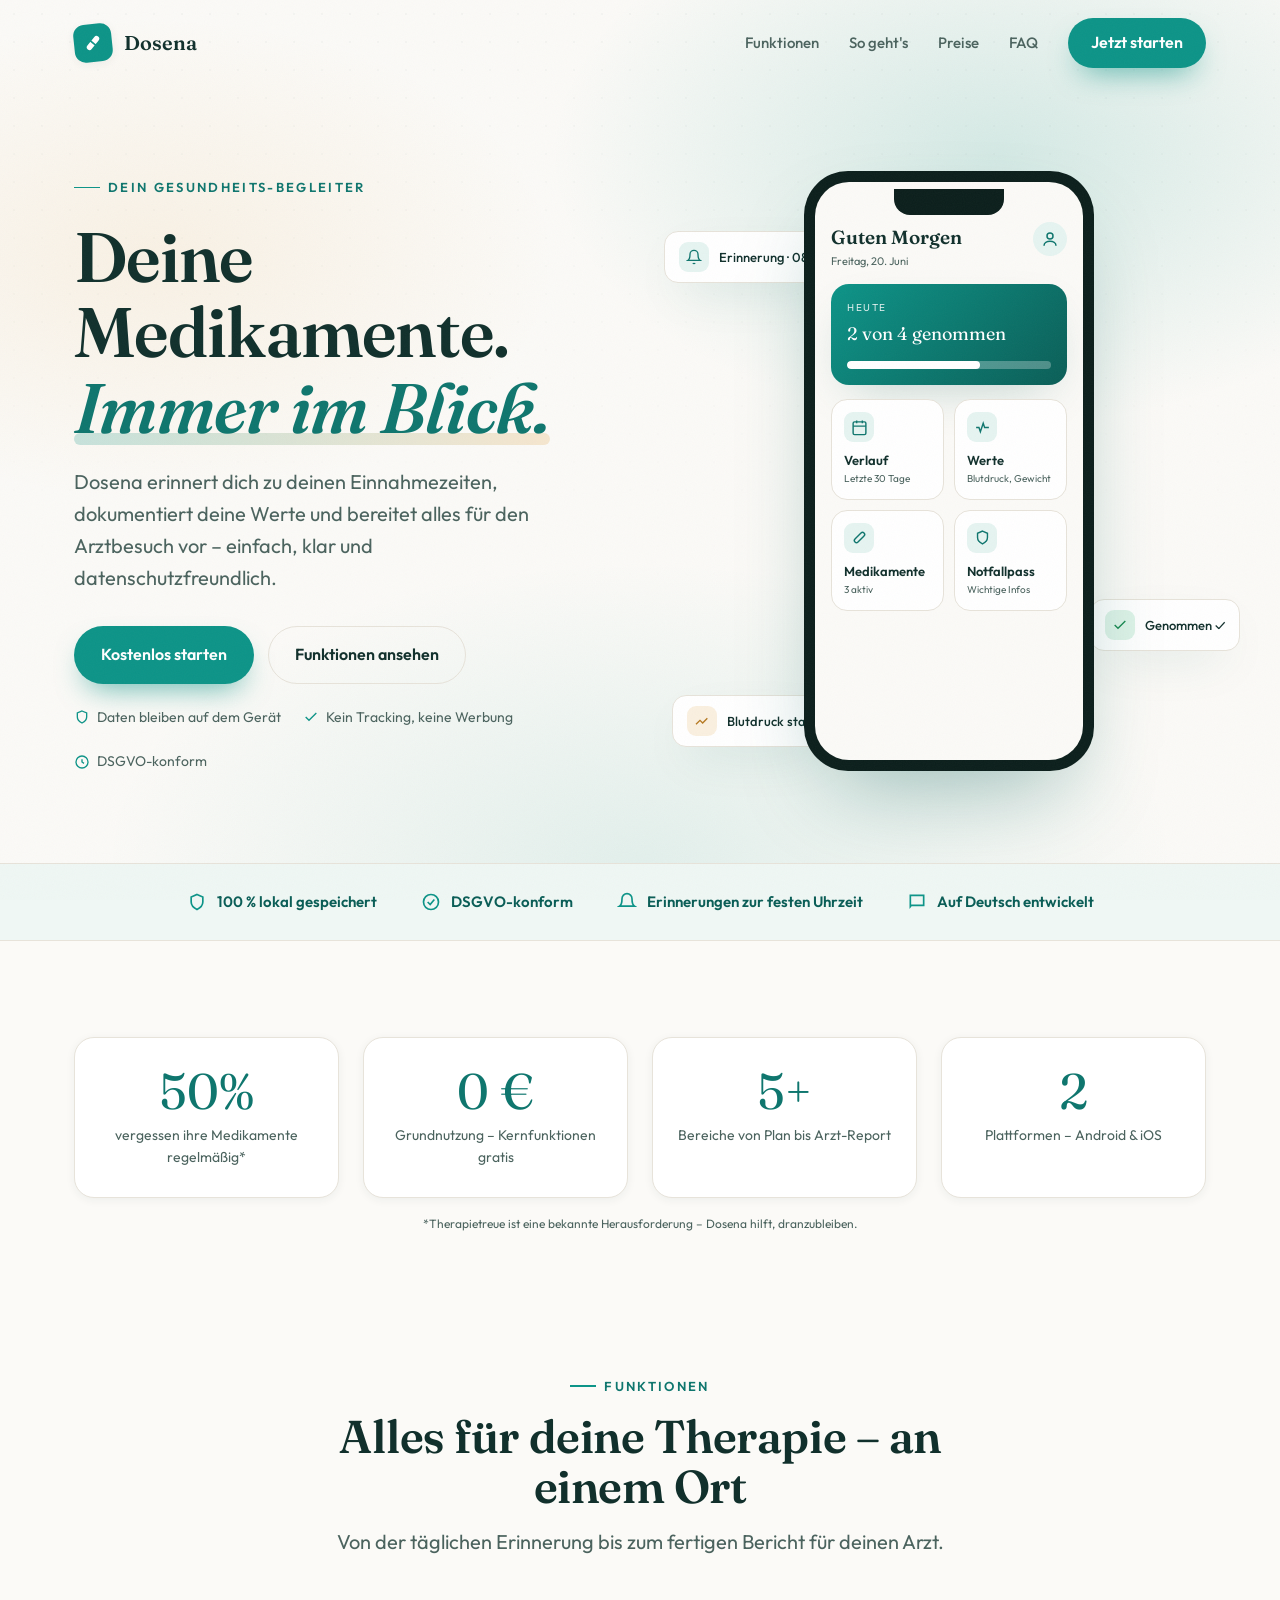
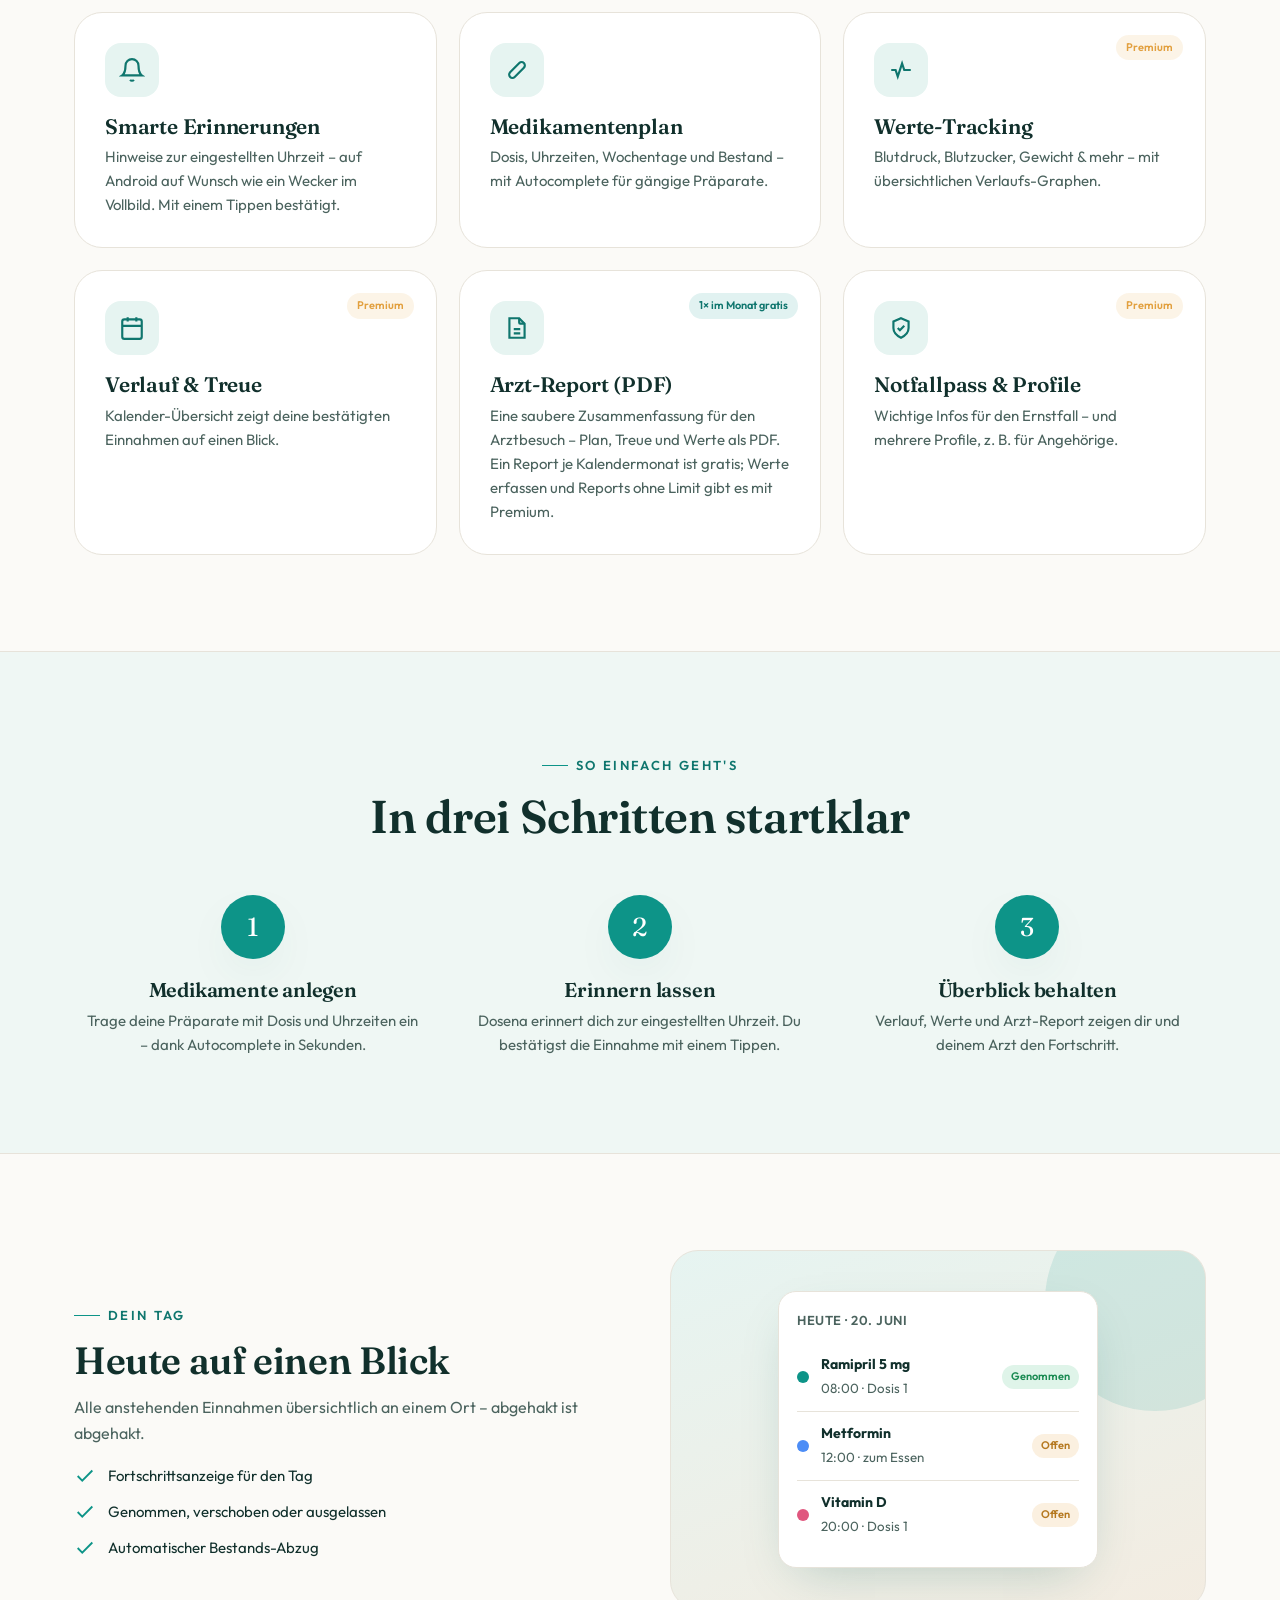
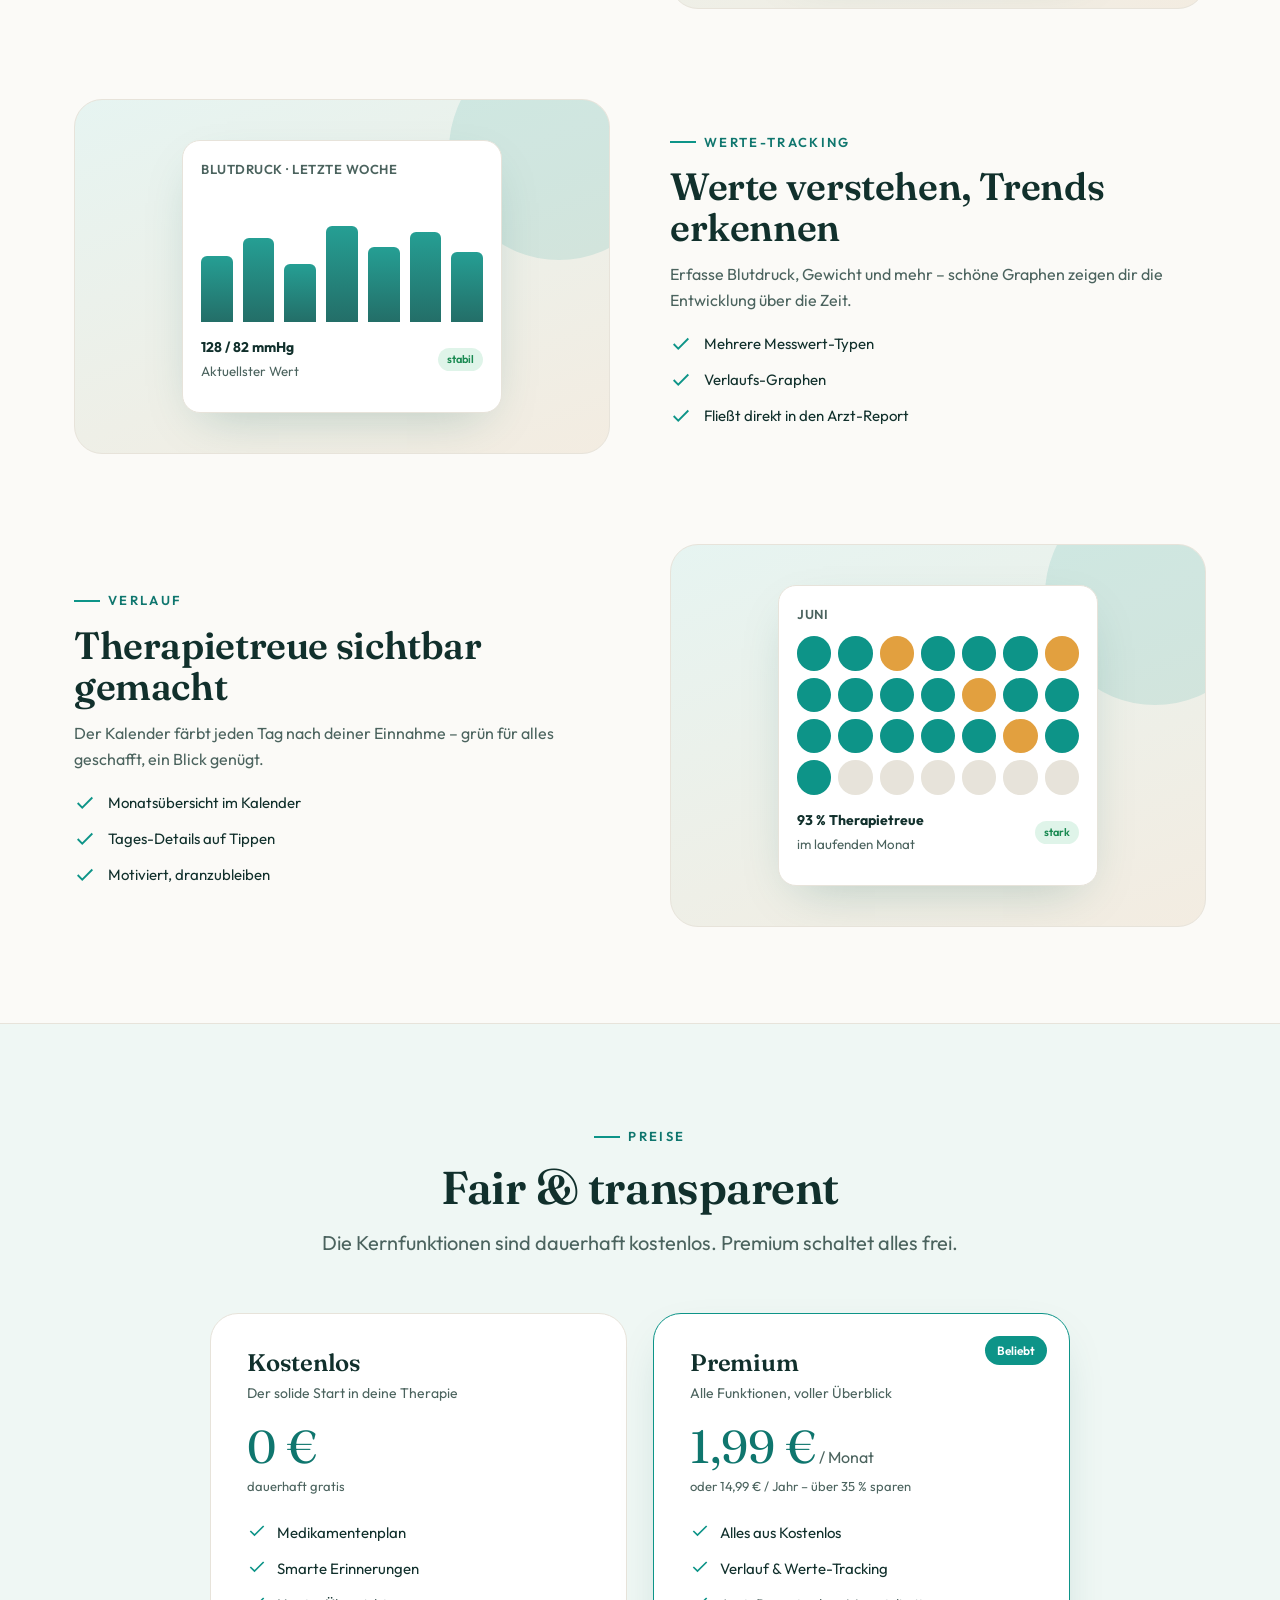
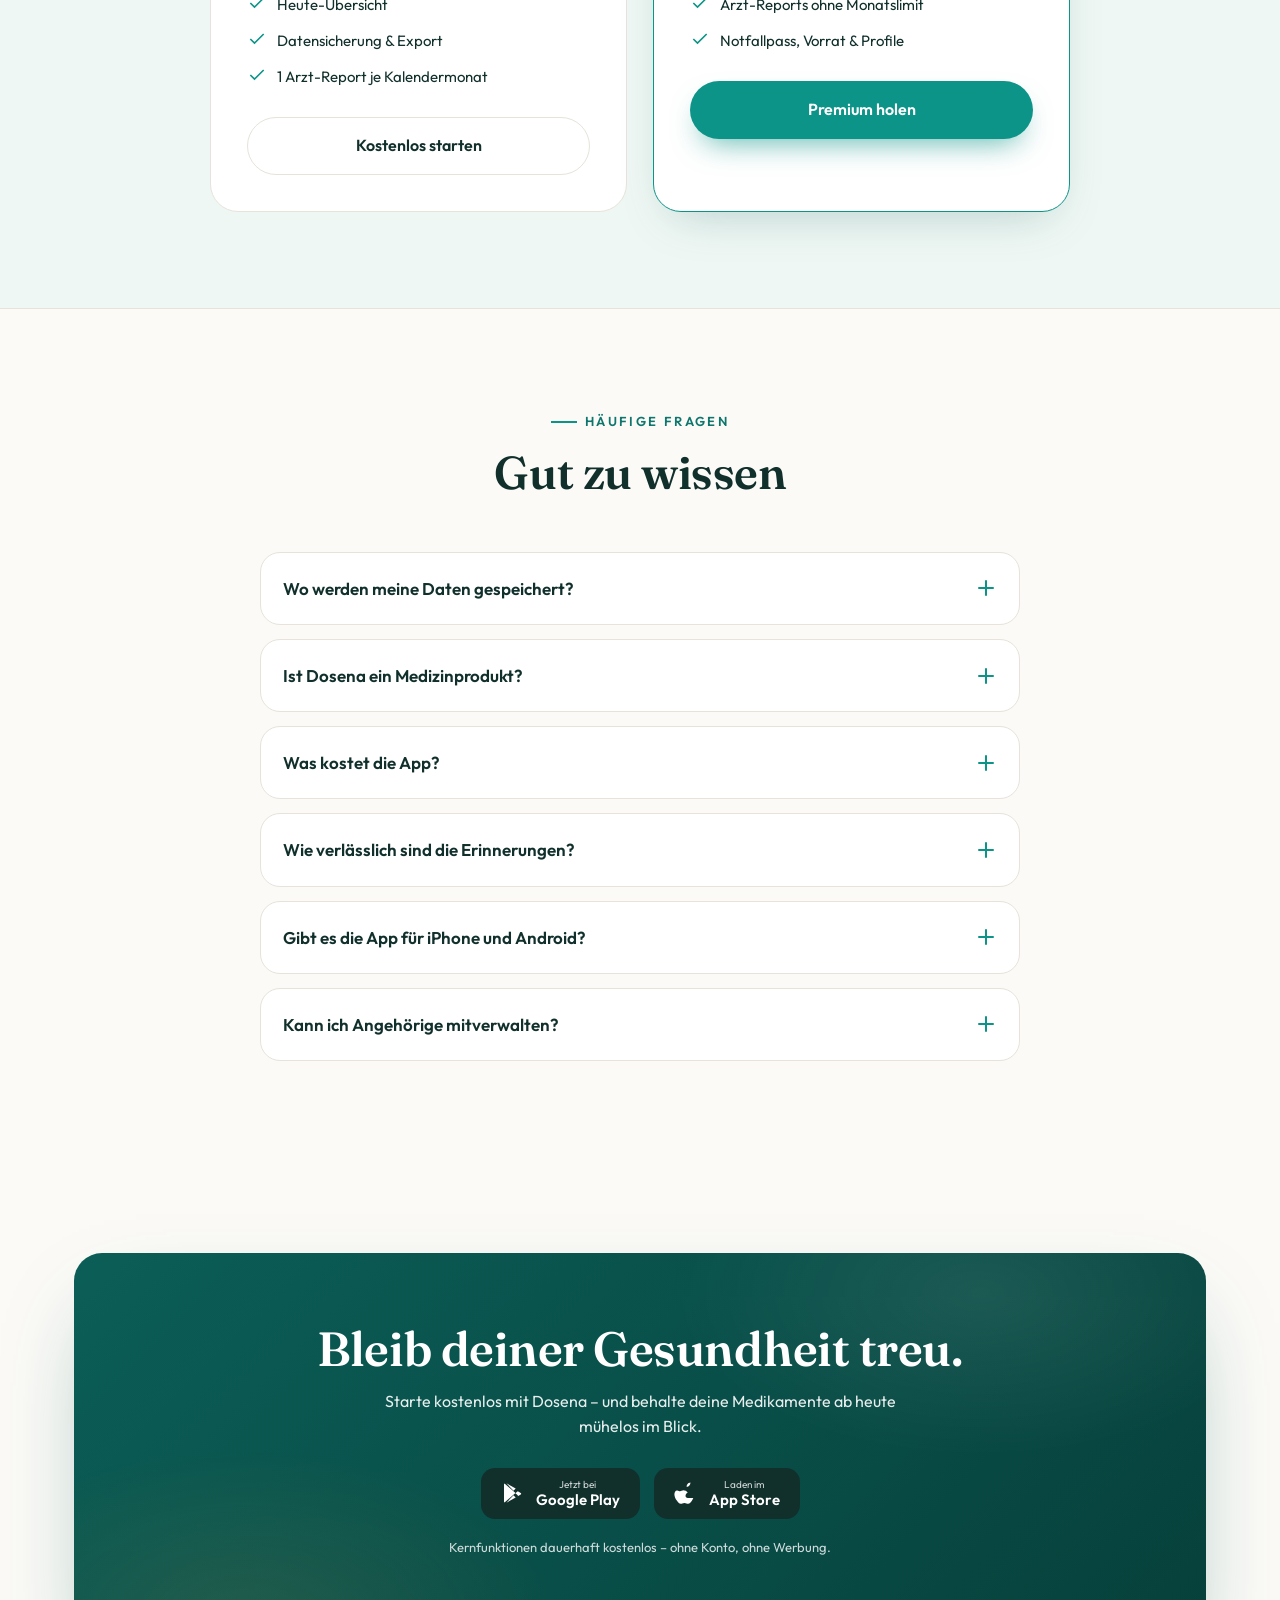
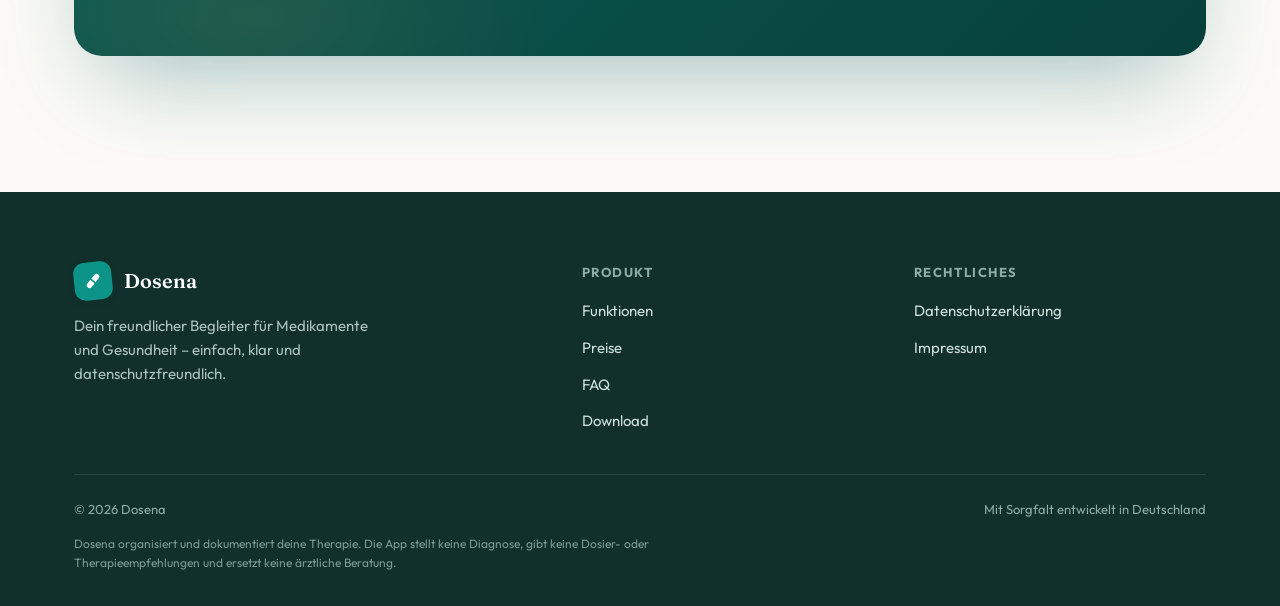
==== index.html @ 883cb8bf "Gratis-Arzt-Report korrekt ausweisen (1 je Kalendermonat) Arzt-Report stand pauschal unter Premium. " ====
<!DOCTYPE html>
<html lang="de">
<head>
<meta charset="UTF-8">
<meta name="viewport" content="width=device-width, initial-scale=1.0">
<title>Dosena – Deine Medikamente. Immer im Blick.</title>
<meta name="description" content="Dosena erinnert dich an deine Medikamente, dokumentiert Werte und erstellt Arzt-Reports. Datenschutzfreundlich – alles bleibt auf deinem Gerät.">
<link rel="stylesheet" href="styles.css">
</head>
<body>

<!-- ============ NAV ============ -->
<nav class="nav" id="nav">
  <div class="wrap">
    <a class="brand" href="index.html">
      <span class="mark">
        <svg viewBox="0 0 24 24" fill="none"><rect x="3" y="9" width="18" height="6" rx="3" transform="rotate(-45 12 12)" fill="#fff"/><rect x="11" y="4" width="2" height="16" transform="rotate(-45 12 12)" fill="#0D9488"/></svg>
      </span>
      Dosena
    </a>
    <div class="nav-links" id="navLinks">
      <a class="link" href="#features">Funktionen</a>
      <a class="link" href="#how">So geht's</a>
      <a class="link" href="#preise">Preise</a>
      <a class="link" href="#faq">FAQ</a>
      <a class="btn btn-primary" href="#download" style="padding:11px 22px;">Jetzt starten</a>
    </div>
    <button class="nav-toggle" id="navToggle" aria-label="Menü"><span></span><span></span><span></span></button>
  </div>
</nav>

<!-- ============ HERO ============ -->
<header class="hero">
  <div class="wrap hero-grid">
    <div>
      <span class="eyebrow reveal">Dein Gesundheits-Begleiter</span>
      <h1 class="reveal" data-d="1">Deine Medikamente.<br><span class="accent">Immer im Blick.</span></h1>
      <p class="lead reveal" data-d="2">Dosena erinnert dich zu deinen Einnahmezeiten, dokumentiert deine Werte und bereitet alles für den Arztbesuch vor – einfach, klar und datenschutzfreundlich.</p>
      <div class="hero-cta reveal" data-d="3">
        <a class="btn btn-primary" href="#download">Kostenlos starten</a>
        <a class="btn btn-ghost" href="#features">Funktionen ansehen</a>
      </div>
      <div class="hero-trust reveal" data-d="4">
        <span><svg viewBox="0 0 24 24" fill="none" stroke="currentColor" stroke-width="2"><path d="M12 3l7 3v6c0 4-3 7-7 9-4-2-7-5-7-9V6l7-3z"/></svg> Daten bleiben auf dem Gerät</span>
        <span><svg viewBox="0 0 24 24" fill="none" stroke="currentColor" stroke-width="2"><path d="M20 6L9 17l-5-5"/></svg> Kein Tracking, keine Werbung</span>
        <span><svg viewBox="0 0 24 24" fill="none" stroke="currentColor" stroke-width="2"><circle cx="12" cy="12" r="9"/><path d="M12 8v4l3 2"/></svg> DSGVO-konform</span>
      </div>
    </div>

    <!-- Phone Mockup -->
    <div class="phone-stage reveal" data-d="2">
      <div class="chip chip-1">
        <span class="dot" style="background:var(--mint);color:var(--teal-700)"><svg viewBox="0 0 24 24" fill="none" stroke="currentColor" stroke-width="2"><path d="M18 8a6 6 0 10-12 0c0 7-3 9-3 9h18s-3-2-3-9"/><path d="M13.7 21a2 2 0 01-3.4 0"/></svg></span>
        <div>Erinnerung · 08:00</div>
      </div>
      <div class="chip chip-2">
        <span class="dot" style="background:rgba(31,174,99,.15);color:#1a8a52"><svg viewBox="0 0 24 24" fill="none" stroke="currentColor" stroke-width="2"><path d="M20 6L9 17l-5-5"/></svg></span>
        <div>Genommen ✓</div>
      </div>
      <div class="chip chip-3">
        <span class="dot" style="background:rgba(226,160,63,.16);color:#b5781f"><svg viewBox="0 0 24 24" fill="none" stroke="currentColor" stroke-width="2"><path d="M3 17l6-6 4 4 7-7"/></svg></span>
        <div>Blutdruck stabil</div>
      </div>

      <div class="phone">
        <div class="screen">
          <div class="s-top">
            <div><div class="s-greet">Guten Morgen</div><div class="s-date">Freitag, 20. Juni</div></div>
            <div class="s-ava"><svg viewBox="0 0 24 24" fill="none" stroke="currentColor" stroke-width="2"><circle cx="12" cy="8" r="4"/><path d="M4 21c0-4 4-6 8-6s8 2 8 6"/></svg></div>
          </div>
          <div class="s-hero">
            <div class="k">HEUTE</div>
            <div class="v">2 von 4 genommen</div>
            <div class="s-bar"><i></i></div>
          </div>
          <div class="s-tiles">
            <div class="s-tile"><div class="ic"><svg viewBox="0 0 24 24" fill="none" stroke="currentColor" stroke-width="2"><rect x="3" y="4" width="18" height="18" rx="2"/><path d="M16 2v4M8 2v4M3 10h18"/></svg></div><div class="t">Verlauf</div><div class="d">Letzte 30 Tage</div></div>
            <div class="s-tile"><div class="ic"><svg viewBox="0 0 24 24" fill="none" stroke="currentColor" stroke-width="2"><path d="M3 12h4l2 6 4-12 2 6h6"/></svg></div><div class="t">Werte</div><div class="d">Blutdruck, Gewicht</div></div>
            <div class="s-tile"><div class="ic"><svg viewBox="0 0 24 24" fill="none" stroke="currentColor" stroke-width="2"><rect x="3" y="9" width="18" height="6" rx="3" transform="rotate(-45 12 12)"/></svg></div><div class="t">Medikamente</div><div class="d">3 aktiv</div></div>
            <div class="s-tile"><div class="ic"><svg viewBox="0 0 24 24" fill="none" stroke="currentColor" stroke-width="2"><path d="M12 3l7 3v6c0 4-3 7-7 9-4-2-7-5-7-9V6l7-3z"/></svg></div><div class="t">Notfallpass</div><div class="d">Wichtige Infos</div></div>
          </div>
        </div>
      </div>
    </div>
  </div>
</header>

<!-- ============ TRUST ============ -->
<section class="trust">
  <div class="wrap">
    <b><svg viewBox="0 0 24 24" fill="none" stroke="currentColor" stroke-width="2"><path d="M12 3l7 3v6c0 4-3 7-7 9-4-2-7-5-7-9V6l7-3z"/></svg> 100 % lokal gespeichert</b>
    <b><svg viewBox="0 0 24 24" fill="none" stroke="currentColor" stroke-width="2"><circle cx="12" cy="12" r="9"/><path d="M8 12l3 3 5-6"/></svg> DSGVO-konform</b>
    <b><svg viewBox="0 0 24 24" fill="none" stroke="currentColor" stroke-width="2"><path d="M18 8a6 6 0 10-12 0c0 7-3 9-3 9h18s-3-2-3-9"/></svg> Erinnerungen zur festen Uhrzeit</b>
    <b><svg viewBox="0 0 24 24" fill="none" stroke="currentColor" stroke-width="2"><path d="M4 4h16v12H5.2L4 17.5z"/></svg> Auf Deutsch entwickelt</b>
  </div>
</section>

<!-- ============ STATS ============ -->
<section class="section" style="padding-bottom:40px;">
  <div class="wrap">
    <div class="stats">
      <div class="stat reveal"><div class="num"><span data-count="50">0</span>%</div><div class="lbl">vergessen ihre Medikamente regelmäßig*</div></div>
      <div class="stat reveal" data-d="1"><div class="num">0 €</div><div class="lbl">Grundnutzung – Kernfunktionen gratis</div></div>
      <div class="stat reveal" data-d="2"><div class="num"><span data-count="5">0</span>+</div><div class="lbl">Bereiche von Plan bis Arzt-Report</div></div>
      <div class="stat reveal" data-d="3"><div class="num">2</div><div class="lbl">Plattformen – Android &amp; iOS</div></div>
    </div>
    <p class="reveal" style="text-align:center;color:var(--ink-soft);font-size:12px;margin-top:16px;">*Therapietreue ist eine bekannte Herausforderung – Dosena hilft, dranzubleiben.</p>
  </div>
</section>

<!-- ============ FEATURES ============ -->
<section class="section" id="features">
  <div class="wrap">
    <div class="section-head center">
      <span class="eyebrow reveal">Funktionen</span>
      <h2 class="reveal" data-d="1">Alles für deine Therapie – an einem Ort</h2>
      <p class="lead reveal" data-d="2">Von der täglichen Erinnerung bis zum fertigen Bericht für deinen Arzt.</p>
    </div>
    <div class="features">
      <div class="feature reveal">
        <div class="ficon"><svg viewBox="0 0 24 24" fill="none" stroke="currentColor" stroke-width="2"><path d="M18 8a6 6 0 10-12 0c0 7-3 9-3 9h18s-3-2-3-9"/><path d="M13.7 21a2 2 0 01-3.4 0"/></svg></div>
        <h3>Smarte Erinnerungen</h3>
        <p>Hinweise zur eingestellten Uhrzeit – auf Android auf Wunsch wie ein Wecker im Vollbild. Mit einem Tippen bestätigt.</p>
      </div>
      <div class="feature reveal" data-d="1">
        <div class="ficon"><svg viewBox="0 0 24 24" fill="none" stroke="currentColor" stroke-width="2"><rect x="3" y="9" width="18" height="6" rx="3" transform="rotate(-45 12 12)"/></svg></div>
        <h3>Medikamentenplan</h3>
        <p>Dosis, Uhrzeiten, Wochentage und Bestand – mit Autocomplete für gängige Präparate.</p>
      </div>
      <div class="feature reveal" data-d="2">
        <span class="premium">Premium</span>
        <div class="ficon"><svg viewBox="0 0 24 24" fill="none" stroke="currentColor" stroke-width="2"><path d="M3 12h4l2 6 4-12 2 6h6"/></svg></div>
        <h3>Werte-Tracking</h3>
        <p>Blutdruck, Blutzucker, Gewicht &amp; mehr – mit übersichtlichen Verlaufs-Graphen.</p>
      </div>
      <div class="feature reveal">
        <span class="premium">Premium</span>
        <div class="ficon"><svg viewBox="0 0 24 24" fill="none" stroke="currentColor" stroke-width="2"><rect x="3" y="4" width="18" height="18" rx="2"/><path d="M16 2v4M8 2v4M3 10h18"/></svg></div>
        <h3>Verlauf &amp; Treue</h3>
        <p>Kalender-Übersicht zeigt deine bestätigten Einnahmen auf einen Blick.</p>
      </div>
      <div class="feature reveal" data-d="1">
        <span class="premium free">1× im Monat gratis</span>
        <div class="ficon"><svg viewBox="0 0 24 24" fill="none" stroke="currentColor" stroke-width="2"><path d="M14 3v4a1 1 0 001 1h4"/><path d="M5 3h9l5 5v13H5z"/><path d="M9 13h6M9 17h6"/></svg></div>
        <h3>Arzt-Report (PDF)</h3>
        <p>Eine saubere Zusammenfassung für den Arztbesuch – Plan, Treue und Werte als PDF. Ein Report je Kalendermonat ist gratis; Werte erfassen und Reports ohne Limit gibt es mit Premium.</p>
      </div>
      <div class="feature reveal" data-d="2">
        <span class="premium">Premium</span>
        <div class="ficon"><svg viewBox="0 0 24 24" fill="none" stroke="currentColor" stroke-width="2"><path d="M12 3l7 3v6c0 4-3 7-7 9-4-2-7-5-7-9V6l7-3z"/><path d="M9 12l2 2 4-4"/></svg></div>
        <h3>Notfallpass &amp; Profile</h3>
        <p>Wichtige Infos für den Ernstfall – und mehrere Profile, z. B. für Angehörige.</p>
      </div>
    </div>
  </div>
</section>

<!-- ============ HOW ============ -->
<section class="section" id="how" style="background:var(--mint-2);border-block:1px solid var(--line);">
  <div class="wrap">
    <div class="section-head center">
      <span class="eyebrow reveal">So einfach geht's</span>
      <h2 class="reveal" data-d="1">In drei Schritten startklar</h2>
    </div>
    <div class="steps">
      <div class="step reveal">
        <div class="circle">1</div>
        <h3>Medikamente anlegen</h3>
        <p>Trage deine Präparate mit Dosis und Uhrzeiten ein – dank Autocomplete in Sekunden.</p>
      </div>
      <div class="step reveal" data-d="1">
        <div class="circle">2</div>
        <h3>Erinnern lassen</h3>
        <p>Dosena erinnert dich zur eingestellten Uhrzeit. Du bestätigst die Einnahme mit einem Tippen.</p>
      </div>
      <div class="step reveal" data-d="2">
        <div class="circle">3</div>
        <h3>Überblick behalten</h3>
        <p>Verlauf, Werte und Arzt-Report zeigen dir und deinem Arzt den Fortschritt.</p>
      </div>
    </div>
  </div>
</section>

<!-- ============ SHOWCASE ============ -->
<section class="section">
  <div class="wrap showcase">

    <div class="show-row">
      <div class="show-text reveal">
        <span class="eyebrow">Dein Tag</span>
        <h3>Heute auf einen Blick</h3>
        <p>Alle anstehenden Einnahmen übersichtlich an einem Ort – abgehakt ist abgehakt.</p>
        <ul class="show-list">
          <li><svg viewBox="0 0 24 24" fill="none" stroke="currentColor" stroke-width="2"><path d="M20 6L9 17l-5-5"/></svg> Fortschrittsanzeige für den Tag</li>
          <li><svg viewBox="0 0 24 24" fill="none" stroke="currentColor" stroke-width="2"><path d="M20 6L9 17l-5-5"/></svg> Genommen, verschoben oder ausgelassen</li>
          <li><svg viewBox="0 0 24 24" fill="none" stroke="currentColor" stroke-width="2"><path d="M20 6L9 17l-5-5"/></svg> Automatischer Bestands-Abzug</li>
        </ul>
      </div>
      <div class="show-visual reveal" data-d="1">
        <div class="mini">
          <h4>HEUTE · 20. JUNI</h4>
          <div class="mini-row"><span class="pill" style="background:var(--teal)"></span><div class="txt"><b>Ramipril 5 mg</b><small>08:00 · Dosis 1</small></div><span class="badge badge-ok">Genommen</span></div>
          <div class="mini-row"><span class="pill" style="background:#4C8DF6"></span><div class="txt"><b>Metformin</b><small>12:00 · zum Essen</small></div><span class="badge badge-warn">Offen</span></div>
          <div class="mini-row"><span class="pill" style="background:#E0567E"></span><div class="txt"><b>Vitamin D</b><small>20:00 · Dosis 1</small></div><span class="badge badge-warn">Offen</span></div>
        </div>
      </div>
    </div>

    <div class="show-row rev">
      <div class="show-text reveal">
        <span class="eyebrow">Werte-Tracking</span>
        <h3>Werte verstehen, Trends erkennen</h3>
        <p>Erfasse Blutdruck, Gewicht und mehr – schöne Graphen zeigen dir die Entwicklung über die Zeit.</p>
        <ul class="show-list">
          <li><svg viewBox="0 0 24 24" fill="none" stroke="currentColor" stroke-width="2"><path d="M20 6L9 17l-5-5"/></svg> Mehrere Messwert-Typen</li>
          <li><svg viewBox="0 0 24 24" fill="none" stroke="currentColor" stroke-width="2"><path d="M20 6L9 17l-5-5"/></svg> Verlaufs-Graphen</li>
          <li><svg viewBox="0 0 24 24" fill="none" stroke="currentColor" stroke-width="2"><path d="M20 6L9 17l-5-5"/></svg> Fließt direkt in den Arzt-Report</li>
        </ul>
      </div>
      <div class="show-visual reveal" data-d="1">
        <div class="mini">
          <h4>BLUTDRUCK · LETZTE WOCHE</h4>
          <div class="bars">
            <div class="b" style="height:55%"></div><div class="b" style="height:70%"></div>
            <div class="b" style="height:48%"></div><div class="b" style="height:80%"></div>
            <div class="b" style="height:62%"></div><div class="b" style="height:75%"></div>
            <div class="b" style="height:58%"></div>
          </div>
          <div class="mini-row" style="border:0;padding-top:14px;"><div class="txt"><b>128 / 82 mmHg</b><small>Aktuellster Wert</small></div><span class="badge badge-ok">stabil</span></div>
        </div>
      </div>
    </div>

    <div class="show-row">
      <div class="show-text reveal">
        <span class="eyebrow">Verlauf</span>
        <h3>Therapietreue sichtbar gemacht</h3>
        <p>Der Kalender färbt jeden Tag nach deiner Einnahme – grün für alles geschafft, ein Blick genügt.</p>
        <ul class="show-list">
          <li><svg viewBox="0 0 24 24" fill="none" stroke="currentColor" stroke-width="2"><path d="M20 6L9 17l-5-5"/></svg> Monatsübersicht im Kalender</li>
          <li><svg viewBox="0 0 24 24" fill="none" stroke="currentColor" stroke-width="2"><path d="M20 6L9 17l-5-5"/></svg> Tages-Details auf Tippen</li>
          <li><svg viewBox="0 0 24 24" fill="none" stroke="currentColor" stroke-width="2"><path d="M20 6L9 17l-5-5"/></svg> Motiviert, dranzubleiben</li>
        </ul>
      </div>
      <div class="show-visual reveal" data-d="1">
        <div class="mini">
          <h4>JUNI</h4>
          <div class="cal">
            <i class="g"></i><i class="g"></i><i class="o"></i><i class="g"></i><i class="g"></i><i class="g"></i><i class="o"></i>
            <i class="g"></i><i class="g"></i><i class="g"></i><i class="g"></i><i class="o"></i><i class="g"></i><i class="g"></i>
            <i class="g"></i><i class="g"></i><i class="g"></i><i class="g"></i><i class="g"></i><i class="o"></i><i class="g"></i>
            <i class="g"></i><i></i><i></i><i></i><i></i><i></i><i></i>
          </div>
          <div class="mini-row" style="border:0;padding-top:14px;"><div class="txt"><b>93 % Therapietreue</b><small>im laufenden Monat</small></div><span class="badge badge-ok">stark</span></div>
        </div>
      </div>
    </div>

  </div>
</section>

<!-- ============ PRICING ============ -->
<section class="section" id="preise" style="background:var(--mint-2);border-block:1px solid var(--line);">
  <div class="wrap">
    <div class="section-head center">
      <span class="eyebrow reveal">Preise</span>
      <h2 class="reveal" data-d="1">Fair &amp; transparent</h2>
      <p class="lead reveal" data-d="2">Die Kernfunktionen sind dauerhaft kostenlos. Premium schaltet alles frei.</p>
    </div>
    <div class="pricing">
      <div class="price-card reveal">
        <h3>Kostenlos</h3>
        <p class="sub">Der solide Start in deine Therapie</p>
        <div class="amount">0 €</div>
        <div class="alt">dauerhaft gratis</div>
        <ul class="price-list">
          <li><svg viewBox="0 0 24 24" fill="none" stroke="currentColor" stroke-width="2"><path d="M20 6L9 17l-5-5"/></svg> Medikamentenplan</li>
          <li><svg viewBox="0 0 24 24" fill="none" stroke="currentColor" stroke-width="2"><path d="M20 6L9 17l-5-5"/></svg> Smarte Erinnerungen</li>
          <li><svg viewBox="0 0 24 24" fill="none" stroke="currentColor" stroke-width="2"><path d="M20 6L9 17l-5-5"/></svg> Heute-Übersicht</li>
          <li><svg viewBox="0 0 24 24" fill="none" stroke="currentColor" stroke-width="2"><path d="M20 6L9 17l-5-5"/></svg> Datensicherung &amp; Export</li>
          <li><svg viewBox="0 0 24 24" fill="none" stroke="currentColor" stroke-width="2"><path d="M20 6L9 17l-5-5"/></svg> 1 Arzt-Report je Kalendermonat</li>
        </ul>
        <a class="btn btn-ghost" href="#download">Kostenlos starten</a>
      </div>
      <div class="price-card pro reveal" data-d="1">
        <h3>Premium</h3>
        <p class="sub">Alle Funktionen, voller Überblick</p>
        <div class="amount">1,99 €<span> / Monat</span></div>
        <div class="alt">oder 14,99 € / Jahr – über 35 % sparen</div>
        <ul class="price-list">
          <li><svg viewBox="0 0 24 24" fill="none" stroke="currentColor" stroke-width="2"><path d="M20 6L9 17l-5-5"/></svg> Alles aus Kostenlos</li>
          <li><svg viewBox="0 0 24 24" fill="none" stroke="currentColor" stroke-width="2"><path d="M20 6L9 17l-5-5"/></svg> Verlauf &amp; Werte-Tracking</li>
          <li><svg viewBox="0 0 24 24" fill="none" stroke="currentColor" stroke-width="2"><path d="M20 6L9 17l-5-5"/></svg> Arzt-Reports ohne Monatslimit</li>
          <li><svg viewBox="0 0 24 24" fill="none" stroke="currentColor" stroke-width="2"><path d="M20 6L9 17l-5-5"/></svg> Notfallpass, Vorrat &amp; Profile</li>
        </ul>
        <a class="btn btn-primary" href="#download">Premium holen</a>
      </div>
    </div>
  </div>
</section>

<!-- ============ FAQ ============ -->
<section class="section" id="faq">
  <div class="wrap">
    <div class="section-head center">
      <span class="eyebrow reveal">Häufige Fragen</span>
      <h2 class="reveal" data-d="1">Gut zu wissen</h2>
    </div>
    <div class="faq">
      <details class="reveal"><summary>Wo werden meine Daten gespeichert?<span class="pl"></span></summary><p>Alle deine Gesundheitsdaten bleiben lokal auf deinem Gerät. Es gibt keinen Server und kein Konto – wir sehen deine Daten nicht. Du kannst sie jederzeit exportieren oder löschen.</p></details>
      <details class="reveal"><summary>Ist Dosena ein Medizinprodukt?<span class="pl"></span></summary><p>Nein. Dosena organisiert und dokumentiert deine Therapie, stellt aber keine Diagnose und gibt keine Dosier- oder Therapieempfehlungen. Die App ersetzt keine ärztliche Beratung.</p></details>
      <details class="reveal"><summary>Was kostet die App?<span class="pl"></span></summary><p>Die Kernfunktionen – Medikamentenplan, Erinnerungen und Heute-Übersicht – sind dauerhaft kostenlos, dazu ein Arzt-Report je Kalendermonat (Werte erfassen gehört zu Premium). Premium (Verlauf, Werte, Arzt-Reports ohne Monatslimit, Notfallpass, Vorrat, Profile) gibt es für 1,99 €/Monat oder 14,99 €/Jahr.</p></details>
      <details class="reveal"><summary>Wie verlässlich sind die Erinnerungen?<span class="pl"></span></summary><p>Dosena plant die Erinnerungen als lokale Benachrichtigungen direkt auf deinem Gerät. Damit sie ankommen, müssen Benachrichtigungen für Dosena erlaubt sein. Fokus- oder Nicht-stören-Modi, Stummschaltung, Energiesparfunktionen und Herstellereinstellungen können Erinnerungen verzögern oder unterdrücken. Auf Android sollten exakte Alarme erlaubt und die Akku-Optimierung für Dosena deaktiviert sein. Dosena ist eine Erinnerungshilfe und kann nicht garantieren, dass jede Erinnerung zugestellt wird.</p></details>
      <details class="reveal"><summary>Gibt es die App für iPhone und Android?<span class="pl"></span></summary><p>Dosena wird für beide Plattformen entwickelt – nativ für Android und iOS, mit weitgehend gleichem Funktionsumfang. Einzelne Systemfunktionen wie der Vollbild-Wecker sind nur unter Android möglich.</p></details>
      <details class="reveal"><summary>Kann ich Angehörige mitverwalten?<span class="pl"></span></summary><p>Ja, mit Premium kannst du mehrere Profile anlegen – ideal, um z. B. die Medikamente von Eltern oder Partner im Blick zu behalten. Erinnerungen laufen für alle Profile.</p></details>
    </div>
  </div>
</section>

<!-- ============ DOWNLOAD / CTA ============ -->
<section class="section" id="download">
  <div class="wrap">
    <div class="cta-band reveal">
      <h2>Bleib deiner Gesundheit treu.</h2>
      <p>Starte kostenlos mit Dosena – und behalte deine Medikamente ab heute mühelos im Blick.</p>
      <div style="display:flex;gap:14px;justify-content:center;flex-wrap:wrap;position:relative;">
        <a class="store-badge" href="https://play.google.com/store/apps/details?id=com.dosena.app" target="_blank" rel="noopener"><svg viewBox="0 0 24 24" fill="currentColor"><path d="M3 20.5V3.5c0-.4.2-.7.5-.9l11 9.4-11 9.4c-.3-.2-.5-.5-.5-.9zM16.8 14.3l-2.4-2 2.4-2 2.9 1.7c.6.3.6 1.1 0 1.4l-2.9 1.9zM5.4 2.2l9.3 5.4-2.2 2.2L5.4 2.2zm0 19.6l7.1-7.6 2.2 2.2-9.3 5.4z"/></svg><span class="sb"><small>Jetzt bei</small><b>Google Play</b></span></a>
        <a class="store-badge" href="https://apps.apple.com/de/app/dosena-tabletten-erinnerung/id6783053211" target="_blank" rel="noopener"><svg viewBox="0 0 24 24" fill="currentColor"><path d="M16.4 1.6c.1 1-.3 2-1 2.8-.7.8-1.8 1.4-2.8 1.3-.1-1 .4-2 1-2.7.7-.8 1.9-1.3 2.8-1.4zM19.3 17c-.5 1.2-.8 1.7-1.4 2.7-.9 1.4-2.2 3.1-3.8 3.1-1.4 0-1.8-.9-3.7-.9s-2.3.9-3.7.9c-1.6 0-2.8-1.6-3.7-3C-.7 15.6-.2 9.6 3 9.4c1.3-.1 2.2.8 3.1.8.9 0 2.3-1 3.9-.8.7 0 2.5.3 3.7 2-3.2 1.8-2.7 6.1.6 5.6z"/></svg><span class="sb"><small>Laden im</small><b>App Store</b></span></a>
      </div>
      <p style="margin-top:18px;font-size:13px;opacity:.8;">Kernfunktionen dauerhaft kostenlos – ohne Konto, ohne Werbung.</p>
    </div>
  </div>
</section>

<!-- ============ FOOTER ============ -->
<footer class="footer">
  <div class="wrap">
    <div class="footer-grid">
      <div>
        <a class="brand" href="index.html">
          <span class="mark"><svg viewBox="0 0 24 24" fill="none"><rect x="3" y="9" width="18" height="6" rx="3" transform="rotate(-45 12 12)" fill="#fff"/><rect x="11" y="4" width="2" height="16" transform="rotate(-45 12 12)" fill="#0D9488"/></svg></span>
          Dosena
        </a>
        <p class="fdesc">Dein freundlicher Begleiter für Medikamente und Gesundheit – einfach, klar und datenschutzfreundlich.</p>
      </div>
      <div>
        <h4>Produkt</h4>
        <ul>
          <li><a href="#features">Funktionen</a></li>
          <li><a href="#preise">Preise</a></li>
          <li><a href="#faq">FAQ</a></li>
          <li><a href="#download">Download</a></li>
        </ul>
      </div>
      <div>
        <h4>Rechtliches</h4>
        <ul>
          <li><a href="datenschutz.html">Datenschutzerklärung</a></li>
          <li><a href="impressum.html">Impressum</a></li>
        </ul>
      </div>
    </div>
    <div class="footer-bottom">
      <span>© <span id="year">2026</span> Dosena</span>
      <span>Mit Sorgfalt entwickelt in Deutschland</span>
    </div>
    <p class="footer-note">Dosena organisiert und dokumentiert deine Therapie. Die App stellt keine Diagnose, gibt keine Dosier- oder Therapieempfehlungen und ersetzt keine ärztliche Beratung.</p>
  </div>
</footer>

<script src="app.js"></script>
</body>
</html>
---- styles.css ----
/* ============================================================
   Dosena – Website Design System
   Aesthetik: ruhige klinische Eleganz · warmes Papier · Teal
   ============================================================ */

@import url('https://fonts.googleapis.com/css2?family=Fraunces:opsz,wght@9..144,400;9..144,500;9..144,600;9..144,700&family=Outfit:wght@300;400;500;600;700&display=swap');

:root {
  --ink: #11302C;
  --ink-soft: #4B635E;
  --teal: #0D9488;
  --teal-700: #0F766E;
  --teal-deep: #0B5E57;
  --teal-900: #07403B;
  --mint: #E6F4F1;
  --mint-2: #EFF7F4;
  --sand: #F3ECE1;
  --paper: #FBFAF7;
  --surface: #FFFFFF;
  --line: #E7E3DA;
  --amber: #E2A03F;

  --font-display: "Fraunces", Georgia, serif;
  --font-body: "Outfit", -apple-system, sans-serif;

  --radius-s: 12px;
  --radius: 20px;
  --radius-l: 28px;
  --shadow-s: 0 2px 10px rgba(17,48,44,.06);
  --shadow: 0 18px 50px -20px rgba(11,94,87,.28);
  --shadow-lg: 0 40px 90px -30px rgba(11,94,87,.40);
  --maxw: 1180px;
}

* { box-sizing: border-box; margin: 0; padding: 0; }

html { scroll-behavior: smooth; -webkit-text-size-adjust: 100%; }

body {
  font-family: var(--font-body);
  color: var(--ink);
  background: var(--paper);
  line-height: 1.6;
  overflow-x: hidden;
  position: relative;
}

/* Grain-Overlay für Atmosphäre */
body::after {
  content: "";
  position: fixed;
  inset: 0;
  pointer-events: none;
  z-index: 9999;
  opacity: .035;
  background-image: url("data:image/svg+xml,%3Csvg xmlns='http://www.w3.org/2000/svg' width='120' height='120'%3E%3Cfilter id='n'%3E%3CfeTurbulence type='fractalNoise' baseFrequency='.9' numOctaves='2'/%3E%3C/filter%3E%3Crect width='100%25' height='100%25' filter='url(%23n)'/%3E%3C/svg%3E");
}

img { max-width: 100%; display: block; }
a { color: inherit; text-decoration: none; }

.wrap { width: 100%; max-width: var(--maxw); margin: 0 auto; padding: 0 24px; }

/* ---------- Typografie ---------- */
h1, h2, h3 { font-family: var(--font-display); font-weight: 600; line-height: 1.08; letter-spacing: -.01em; }
.eyebrow {
  font-size: 13px; font-weight: 600; letter-spacing: .18em; text-transform: uppercase;
  color: var(--teal-700); display: inline-flex; align-items: center; gap: 8px;
}
.eyebrow::before { content: ""; width: 26px; height: 1.5px; background: var(--teal); display: inline-block; }
.lead { font-size: clamp(17px, 2vw, 20px); color: var(--ink-soft); }

/* ---------- Buttons ---------- */
.btn {
  display: inline-flex; align-items: center; gap: 10px; justify-content: center;
  font-family: var(--font-body); font-weight: 600; font-size: 16px;
  padding: 15px 26px; border-radius: 100px; border: 1.5px solid transparent;
  cursor: pointer; transition: transform .25s cubic-bezier(.2,.8,.2,1), box-shadow .25s, background .2s; white-space: nowrap;
}
.btn-primary { background: var(--teal); color: #fff; box-shadow: 0 14px 30px -12px rgba(13,148,136,.7); }
.btn-primary:hover { transform: translateY(-3px); box-shadow: 0 22px 40px -14px rgba(13,148,136,.8); }
.btn-ghost { background: transparent; color: var(--ink); border-color: var(--line); }
.btn-ghost:hover { border-color: var(--teal); color: var(--teal-700); transform: translateY(-3px); }

/* ---------- Navigation ---------- */
.nav {
  position: fixed; top: 0; left: 0; right: 0; z-index: 100;
  transition: background .3s, box-shadow .3s, padding .3s;
  padding: 18px 0;
}
.nav.scrolled {
  background: rgba(251,250,247,.78); backdrop-filter: blur(16px) saturate(140%);
  box-shadow: 0 1px 0 var(--line); padding: 12px 0;
}
.nav .wrap { display: flex; align-items: center; justify-content: space-between; }
.brand { display: flex; align-items: center; gap: 12px; font-family: var(--font-display); font-weight: 600; font-size: 20px; }
.brand .mark {
  width: 38px; height: 38px; border-radius: 11px; background: var(--teal);
  display: grid; place-items: center; box-shadow: var(--shadow-s); transform: rotate(-6deg);
}
.brand .mark svg { width: 22px; height: 22px; }
.nav-links { display: flex; align-items: center; gap: 30px; }
.nav-links a.link { font-weight: 500; color: var(--ink-soft); font-size: 15px; transition: color .2s; position: relative; }
.nav-links a.link:hover { color: var(--ink); }
.nav-links a.link::after {
  content: ""; position: absolute; left: 0; bottom: -6px; height: 2px; width: 0; background: var(--teal); transition: width .25s;
}
.nav-links a.link:hover::after { width: 100%; }
.nav-toggle { display: none; background: none; border: 0; cursor: pointer; padding: 8px; }
.nav-toggle span { display: block; width: 24px; height: 2px; background: var(--ink); margin: 5px 0; transition: .3s; }

/* ---------- Hero ---------- */
.hero { position: relative; padding: 170px 0 90px; overflow: hidden; }
.hero::before {
  content: ""; position: absolute; inset: 0; z-index: -2;
  background:
    radial-gradient(50% 45% at 78% 18%, rgba(13,148,136,.16), transparent 70%),
    radial-gradient(45% 40% at 12% 30%, rgba(226,160,63,.10), transparent 70%),
    radial-gradient(60% 50% at 50% 100%, rgba(13,148,136,.10), transparent 70%);
}
.hero::after { /* feines Punktraster */
  content: ""; position: absolute; inset: 0; z-index: -2; opacity: .5;
  background-image: radial-gradient(rgba(17,48,44,.06) 1px, transparent 1px);
  background-size: 28px 28px; mask-image: linear-gradient(to bottom, #000 0%, transparent 75%);
}
.hero-grid { display: grid; grid-template-columns: 1.05fr .95fr; gap: 50px; align-items: center; }
.hero h1 { font-size: clamp(40px, 6vw, 70px); margin: 22px 0 20px; }
.hero h1 .accent { font-style: italic; color: var(--teal-700); position: relative; }
.hero h1 .accent::after {
  content: ""; position: absolute; left: 0; right: 0; bottom: 6px; height: 12px; z-index: -1;
  background: linear-gradient(90deg, rgba(13,148,136,.22), rgba(226,160,63,.22));
  border-radius: 8px;
}
.hero p.lead { max-width: 500px; }
.hero-cta { display: flex; gap: 14px; margin: 32px 0 22px; flex-wrap: wrap; }
.hero-trust { display: flex; gap: 22px; flex-wrap: wrap; color: var(--ink-soft); font-size: 14px; }
.hero-trust span { display: inline-flex; align-items: center; gap: 7px; }
.hero-trust svg { width: 16px; height: 16px; color: var(--teal); }

/* ---------- Phone Mockup ---------- */
.phone-stage { position: relative; display: grid; place-items: center; }
.phone {
  position: relative; width: 290px; height: 600px; border-radius: 44px;
  background: #0c1f1c; padding: 11px; box-shadow: var(--shadow-lg);
  animation: floaty 7s ease-in-out infinite;
}
.phone::before { /* Notch */
  content: ""; position: absolute; top: 18px; left: 50%; transform: translateX(-50%);
  width: 110px; height: 26px; background: #0c1f1c; border-radius: 0 0 16px 16px; z-index: 3;
}
.screen {
  width: 100%; height: 100%; border-radius: 34px; background: var(--paper);
  overflow: hidden; position: relative; padding: 40px 16px 16px;
}
.screen .s-top { display: flex; justify-content: space-between; align-items: flex-start; margin-bottom: 14px; }
.screen .s-greet { font-family: var(--font-display); font-size: 19px; font-weight: 600; }
.screen .s-date { font-size: 11px; color: var(--ink-soft); }
.screen .s-ava { width: 34px; height: 34px; border-radius: 50%; background: var(--mint); display: grid; place-items: center; color: var(--teal-700); }
.screen .s-ava svg { width: 18px; height: 18px; }
.s-hero {
  background: linear-gradient(135deg, var(--teal), var(--teal-deep)); color: #fff;
  border-radius: 18px; padding: 16px; margin-bottom: 14px; box-shadow: var(--shadow);
}
.s-hero .k { font-size: 10px; letter-spacing: .15em; opacity: .85; }
.s-hero .v { font-family: var(--font-display); font-size: 18px; margin: 4px 0 12px; }
.s-bar { height: 8px; border-radius: 6px; background: rgba(255,255,255,.28); overflow: hidden; }
.s-bar i { display: block; height: 100%; width: 0; background: #fff; border-radius: 6px; animation: fill 2.4s 1s forwards cubic-bezier(.2,.8,.2,1); }
.s-tiles { display: grid; grid-template-columns: 1fr 1fr; gap: 10px; }
.s-tile { background: var(--surface); border: 1px solid var(--line); border-radius: 16px; padding: 12px; }
.s-tile .ic { width: 30px; height: 30px; border-radius: 9px; background: var(--mint); display: grid; place-items: center; color: var(--teal-700); margin-bottom: 8px; }
.s-tile .ic svg { width: 17px; height: 17px; }
.s-tile .t { font-weight: 600; font-size: 13px; }
.s-tile .d { font-size: 10px; color: var(--ink-soft); }

/* Floating chips */
.chip {
  position: absolute; background: var(--surface); border: 1px solid var(--line);
  border-radius: 14px; padding: 10px 14px; box-shadow: var(--shadow);
  display: flex; align-items: center; gap: 10px; font-size: 13px; font-weight: 500;
}
.chip .dot { width: 30px; height: 30px; border-radius: 9px; display: grid; place-items: center; }
.chip .dot svg { width: 16px; height: 16px; }
.chip-1 { top: 60px; left: -28px; animation: floaty 6s ease-in-out infinite; }
.chip-2 { bottom: 120px; right: -34px; animation: floaty 6.5s .8s ease-in-out infinite; }
.chip-3 { bottom: 24px; left: -20px; animation: floaty 7s .4s ease-in-out infinite; }

@keyframes floaty { 0%,100% { transform: translateY(0); } 50% { transform: translateY(-14px); } }
@keyframes fill { to { width: 65%; } }

/* ---------- Trust marquee ---------- */
.trust { border-top: 1px solid var(--line); border-bottom: 1px solid var(--line); background: var(--mint-2); }
.trust .wrap { display: flex; flex-wrap: wrap; gap: 18px 44px; justify-content: center; padding: 26px 24px; }
.trust b { display: inline-flex; align-items: center; gap: 10px; font-weight: 600; color: var(--teal-deep); font-size: 15px; }
.trust b svg { width: 20px; height: 20px; color: var(--teal); }

/* ---------- Sections ---------- */
.section { padding: 96px 0; }
.section-head { max-width: 640px; margin-bottom: 54px; }
.section-head.center { margin-inline: auto; text-align: center; }
.section-head h2 { font-size: clamp(30px, 4vw, 46px); margin: 16px 0 14px; }

/* Stats */
.stats { display: grid; grid-template-columns: repeat(4, 1fr); gap: 24px; }
.stat { text-align: center; padding: 28px 16px; border-radius: var(--radius); background: var(--surface); border: 1px solid var(--line); box-shadow: var(--shadow-s); }
.stat .num { font-family: var(--font-display); font-size: clamp(34px, 5vw, 50px); color: var(--teal-700); line-height: 1; }
.stat .lbl { font-size: 14px; color: var(--ink-soft); margin-top: 8px; }

/* Feature grid */
.features { display: grid; grid-template-columns: repeat(3, 1fr); gap: 22px; }
.feature {
  background: var(--surface); border: 1px solid var(--line); border-radius: var(--radius-l);
  padding: 30px; transition: transform .3s, box-shadow .3s, border-color .3s; position: relative; overflow: hidden;
}
.feature::before {
  content: ""; position: absolute; top: 0; left: 0; right: 0; height: 3px;
  background: linear-gradient(90deg, var(--teal), var(--amber)); transform: scaleX(0); transform-origin: left; transition: transform .35s;
}
.feature:hover { transform: translateY(-6px); box-shadow: var(--shadow); border-color: transparent; }
.feature:hover::before { transform: scaleX(1); }
.feature .ficon { width: 54px; height: 54px; border-radius: 16px; background: var(--mint); display: grid; place-items: center; color: var(--teal-700); margin-bottom: 18px; }
.feature .ficon svg { width: 26px; height: 26px; }
.feature h3 { font-size: 21px; margin-bottom: 8px; }
.feature p { color: var(--ink-soft); font-size: 15px; }
.feature .premium { position: absolute; top: 22px; right: 22px; font-size: 11px; font-weight: 600; color: var(--amber); background: rgba(226,160,63,.12); padding: 4px 10px; border-radius: 100px; }
.feature .premium.free { color: var(--teal-700); background: rgba(13,148,136,.12); }

/* Steps */
.steps { display: grid; grid-template-columns: repeat(3, 1fr); gap: 30px; position: relative; }
.step { text-align: center; padding: 0 10px; }
.step .circle {
  width: 64px; height: 64px; border-radius: 50%; margin: 0 auto 20px; display: grid; place-items: center;
  font-family: var(--font-display); font-size: 26px; color: #fff; background: var(--teal); box-shadow: var(--shadow);
}
.step h3 { font-size: 20px; margin-bottom: 8px; }
.step p { color: var(--ink-soft); font-size: 15px; }

/* Showcase rows */
.showcase { display: flex; flex-direction: column; gap: 90px; }
.show-row { display: grid; grid-template-columns: 1fr 1fr; gap: 60px; align-items: center; }
.show-row.rev .show-text { order: 2; }
.show-text h3 { font-size: clamp(26px, 3.4vw, 38px); margin: 14px 0 14px; }
.show-text p { color: var(--ink-soft); font-size: 16px; margin-bottom: 18px; }
.show-list { list-style: none; display: flex; flex-direction: column; gap: 12px; }
.show-list li { display: flex; gap: 12px; align-items: flex-start; font-size: 15px; }
.show-list svg { width: 22px; height: 22px; color: var(--teal); flex: none; margin-top: 1px; }
.show-visual {
  border-radius: var(--radius-l); padding: 40px; min-height: 340px; display: grid; place-items: center;
  background: linear-gradient(160deg, var(--mint), var(--sand)); border: 1px solid var(--line); position: relative; overflow: hidden;
}
.show-visual::before { content: ""; position: absolute; width: 220px; height: 220px; border-radius: 50%; background: rgba(13,148,136,.12); top: -60px; right: -60px; }

/* Mini-card visuals inside showcase */
.mini { background: var(--surface); border: 1px solid var(--line); border-radius: 18px; box-shadow: var(--shadow); width: 100%; max-width: 320px; padding: 18px; position: relative; z-index: 1; }
.mini h4 { font-family: var(--font-body); font-size: 13px; color: var(--ink-soft); font-weight: 600; margin-bottom: 12px; letter-spacing: .04em; }
.mini-row { display: flex; align-items: center; gap: 12px; padding: 10px 0; border-bottom: 1px solid var(--line); }
.mini-row:last-child { border-bottom: 0; }
.mini-row .pill { width: 12px; height: 12px; border-radius: 50%; }
.mini-row .txt { flex: 1; }
.mini-row .txt b { display: block; font-size: 14px; }
.mini-row .txt small { color: var(--ink-soft); }
.mini-row .badge { font-size: 11px; font-weight: 600; padding: 3px 9px; border-radius: 100px; }
.badge-ok { background: rgba(31,174,99,.14); color: #1a8a52; }
.badge-warn { background: rgba(226,160,63,.16); color: #b5781f; }
/* Bar chart */
.bars { display: flex; align-items: flex-end; gap: 10px; height: 130px; padding-top: 10px; }
.bars .b { flex: 1; background: linear-gradient(var(--teal), var(--teal-deep)); border-radius: 6px 6px 0 0; opacity: .9; }
/* calendar dots */
.cal { display: grid; grid-template-columns: repeat(7, 1fr); gap: 7px; }
.cal i { aspect-ratio: 1; border-radius: 50%; background: var(--line); }
.cal i.g { background: var(--teal); }
.cal i.o { background: var(--amber); }

/* Pricing */
.pricing { display: grid; grid-template-columns: 1fr 1fr; gap: 26px; max-width: 860px; margin: 0 auto; }
.price-card { background: var(--surface); border: 1px solid var(--line); border-radius: var(--radius-l); padding: 36px; position: relative; }
.price-card.pro { border-color: var(--teal); box-shadow: var(--shadow); }
.price-card.pro::after {
  content: "Beliebt"; position: absolute; top: 22px; right: 22px; background: var(--teal); color: #fff;
  font-size: 12px; font-weight: 600; padding: 5px 12px; border-radius: 100px;
}
.price-card h3 { font-size: 24px; margin-bottom: 6px; }
.price-card .sub { color: var(--ink-soft); font-size: 14px; margin-bottom: 20px; }
.price-card .amount { font-family: var(--font-display); font-size: 46px; color: var(--teal-700); line-height: 1; }
.price-card .amount span { font-family: var(--font-body); font-size: 16px; color: var(--ink-soft); }
.price-card .alt { font-size: 13px; color: var(--ink-soft); margin-top: 6px; }
.price-list { list-style: none; margin: 24px 0 28px; display: flex; flex-direction: column; gap: 12px; }
.price-list li { display: flex; gap: 10px; font-size: 15px; }
.price-list svg { width: 20px; height: 20px; color: var(--teal); flex: none; }
.price-card .btn { width: 100%; }

/* FAQ */
.faq { max-width: 760px; margin: 0 auto; display: flex; flex-direction: column; gap: 14px; }
.faq details {
  background: var(--surface); border: 1px solid var(--line); border-radius: var(--radius); padding: 4px 22px; transition: box-shadow .25s, border-color .25s;
}
.faq details[open] { box-shadow: var(--shadow-s); border-color: var(--teal); }
.faq summary {
  list-style: none; cursor: pointer; padding: 18px 0; font-weight: 600; font-size: 17px;
  display: flex; justify-content: space-between; align-items: center; gap: 16px;
}
.faq summary::-webkit-details-marker { display: none; }
.faq summary .pl { width: 22px; height: 22px; flex: none; position: relative; transition: transform .3s; }
.faq summary .pl::before, .faq summary .pl::after { content: ""; position: absolute; background: var(--teal); border-radius: 2px; }
.faq summary .pl::before { width: 16px; height: 2px; top: 10px; left: 3px; }
.faq summary .pl::after { width: 2px; height: 16px; top: 3px; left: 10px; transition: transform .3s; }
.faq details[open] summary .pl::after { transform: rotate(90deg); opacity: 0; }
.faq details p { padding: 0 0 20px; color: var(--ink-soft); }

/* CTA band */
.cta-band { position: relative; overflow: hidden; border-radius: var(--radius-l); padding: 70px 40px; text-align: center;
  background: linear-gradient(135deg, var(--teal-deep), var(--teal-900)); color: #fff; box-shadow: var(--shadow-lg); }
.cta-band::before { content: ""; position: absolute; inset: 0; opacity: .5;
  background: radial-gradient(40% 60% at 80% 10%, rgba(255,255,255,.16), transparent 70%), radial-gradient(40% 60% at 15% 90%, rgba(226,160,63,.22), transparent 70%); }
.cta-band h2 { font-size: clamp(30px, 4.5vw, 48px); margin-bottom: 14px; position: relative; }
.cta-band p { opacity: .9; max-width: 520px; margin: 0 auto 28px; position: relative; }
.cta-band .btn-primary { background: #fff; color: var(--teal-deep); }
.cta-band .btn-ghost { color: #fff; border-color: rgba(255,255,255,.5); }

/* App badges */
.store-badge { display: inline-flex; align-items: center; gap: 11px; background: var(--ink); color: #fff; padding: 11px 20px; border-radius: 14px; transition: transform .25s; }
.store-badge:hover { transform: translateY(-3px); }
.store-badge svg { width: 24px; height: 24px; }
.store-badge .sb { display: flex; flex-direction: column; line-height: 1.15; }
.store-badge .sb small { font-size: 10px; opacity: .8; }
.store-badge .sb b { font-size: 15px; font-weight: 600; }

/* Footer */
.footer { background: var(--ink); color: #cfe0db; padding: 70px 0 34px; margin-top: 40px; }
.footer-grid { display: grid; grid-template-columns: 1.6fr 1fr 1fr; gap: 40px; padding-bottom: 40px; border-bottom: 1px solid rgba(255,255,255,.1); }
.footer .brand { color: #fff; margin-bottom: 14px; }
.footer p.fdesc { max-width: 320px; font-size: 15px; color: #a9c2bc; }
.footer h4 { font-family: var(--font-body); font-size: 13px; letter-spacing: .12em; text-transform: uppercase; color: #8fada7; margin-bottom: 16px; }
.footer ul { list-style: none; display: flex; flex-direction: column; gap: 11px; }
.footer ul a { color: #cfe0db; font-size: 15px; transition: color .2s; }
.footer ul a:hover { color: #fff; }
.footer-bottom { display: flex; justify-content: space-between; flex-wrap: wrap; gap: 12px; padding-top: 24px; font-size: 13px; color: #8fada7; }
.footer-note { max-width: 620px; font-size: 12px; color: #7c9a94; margin-top: 14px; }

/* ---------- Reveal animation ---------- */
.reveal { opacity: 0; transform: translateY(26px); transition: opacity .7s cubic-bezier(.2,.8,.2,1), transform .7s cubic-bezier(.2,.8,.2,1); }
.reveal.in { opacity: 1; transform: none; }
.reveal[data-d="1"] { transition-delay: .08s; }
.reveal[data-d="2"] { transition-delay: .16s; }
.reveal[data-d="3"] { transition-delay: .24s; }
.reveal[data-d="4"] { transition-delay: .32s; }

/* ---------- Legal pages ---------- */
.legal { padding: 150px 0 60px; }
.legal .wrap { max-width: 780px; }
.legal h1 { font-size: clamp(32px, 5vw, 48px); margin-bottom: 8px; }
.legal .updated { color: var(--ink-soft); font-size: 14px; margin-bottom: 30px; }
.legal-card { background: var(--surface); border: 1px solid var(--line); border-radius: var(--radius-l); padding: clamp(26px, 5vw, 50px); box-shadow: var(--shadow-s); }
.legal-card h2 { font-size: 22px; color: var(--teal-deep); margin: 30px 0 10px; }
.legal-card h2:first-child { margin-top: 0; }
.legal-card p, .legal-card li { color: var(--ink-soft); }
.legal-card ul { margin: 8px 0 8px 20px; }
.legal-card a { color: var(--teal-700); font-weight: 500; }

/* ---------- Responsive ---------- */
@media (max-width: 920px) {
  .hero-grid, .show-row, .show-row.rev .show-text { grid-template-columns: 1fr; }
  .show-row.rev .show-text { order: 0; }
  .phone-stage { margin-top: 20px; }
  .features { grid-template-columns: 1fr 1fr; }
  .stats { grid-template-columns: 1fr 1fr; }
  .steps { grid-template-columns: 1fr; }
  .pricing { grid-template-columns: 1fr; }
  .footer-grid { grid-template-columns: 1fr; }
  .nav-links { position: fixed; inset: 0 0 0 auto; width: min(78vw, 320px); background: var(--surface);
    flex-direction: column; align-items: flex-start; justify-content: center; padding: 40px; gap: 26px;
    transform: translateX(100%); transition: transform .35s cubic-bezier(.2,.8,.2,1); box-shadow: var(--shadow-lg); }
  .nav-links.open { transform: none; }
  .nav-toggle { display: block; z-index: 101; }
}
@media (max-width: 560px) {
  .features { grid-template-columns: 1fr; }
  .stats { grid-template-columns: 1fr 1fr; }
  .hero { padding-top: 130px; }
  .chip-1, .chip-2 { display: none; }
}

@media (prefers-reduced-motion: reduce) {
  *, *::before, *::after { animation: none !important; transition: none !important; }
  .reveal { opacity: 1; transform: none; }
}
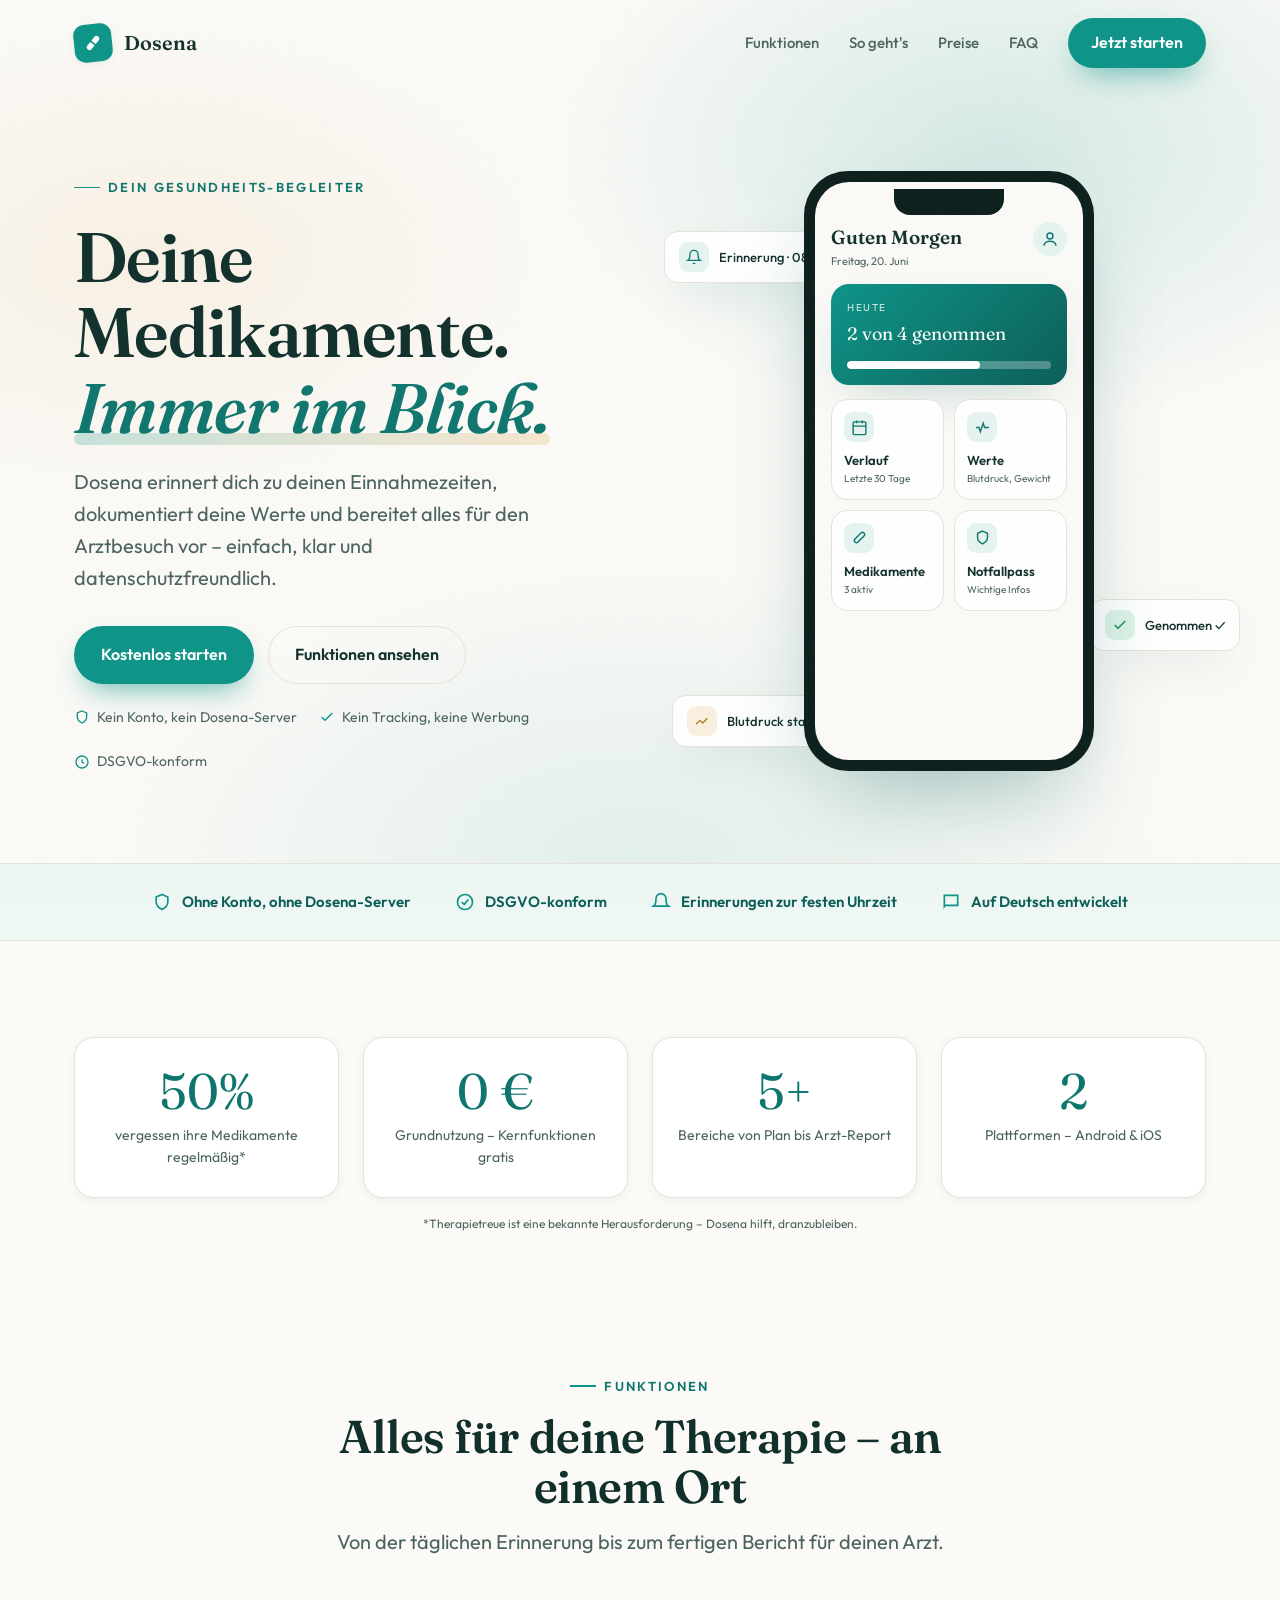
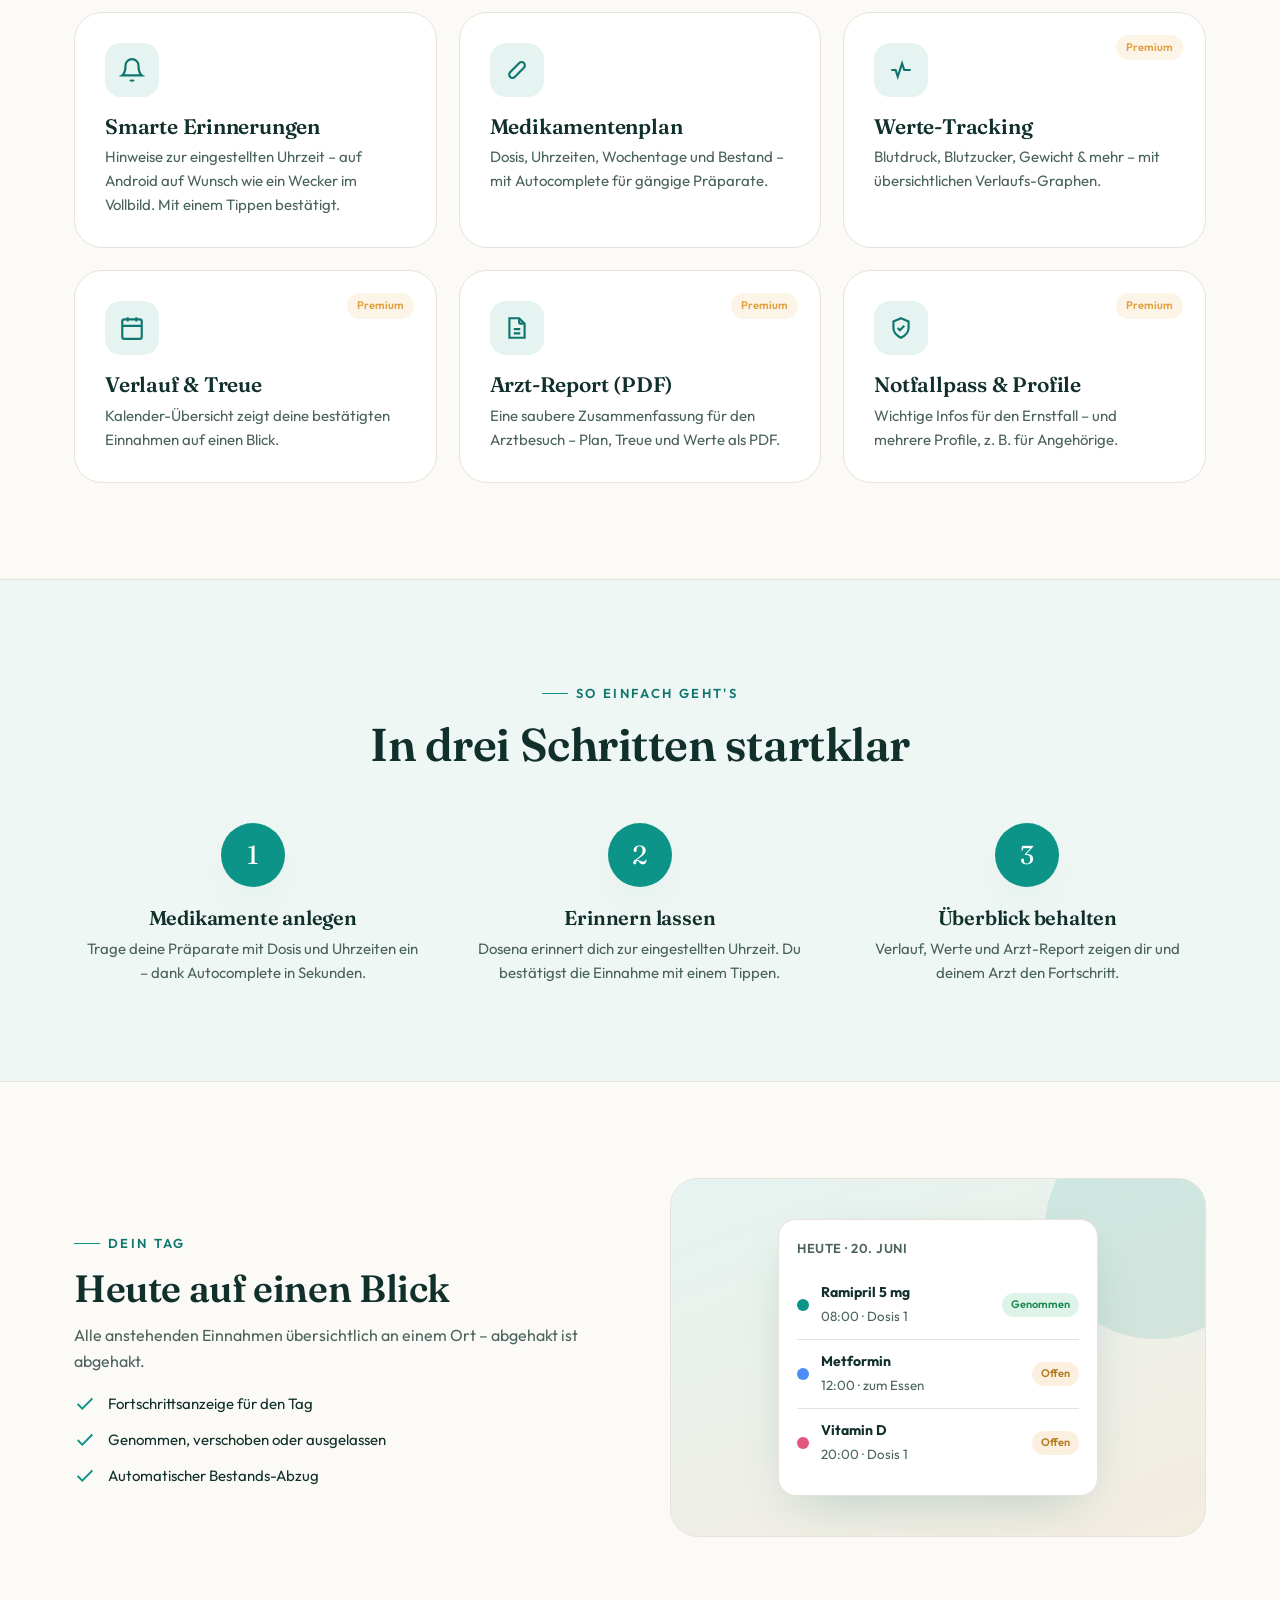
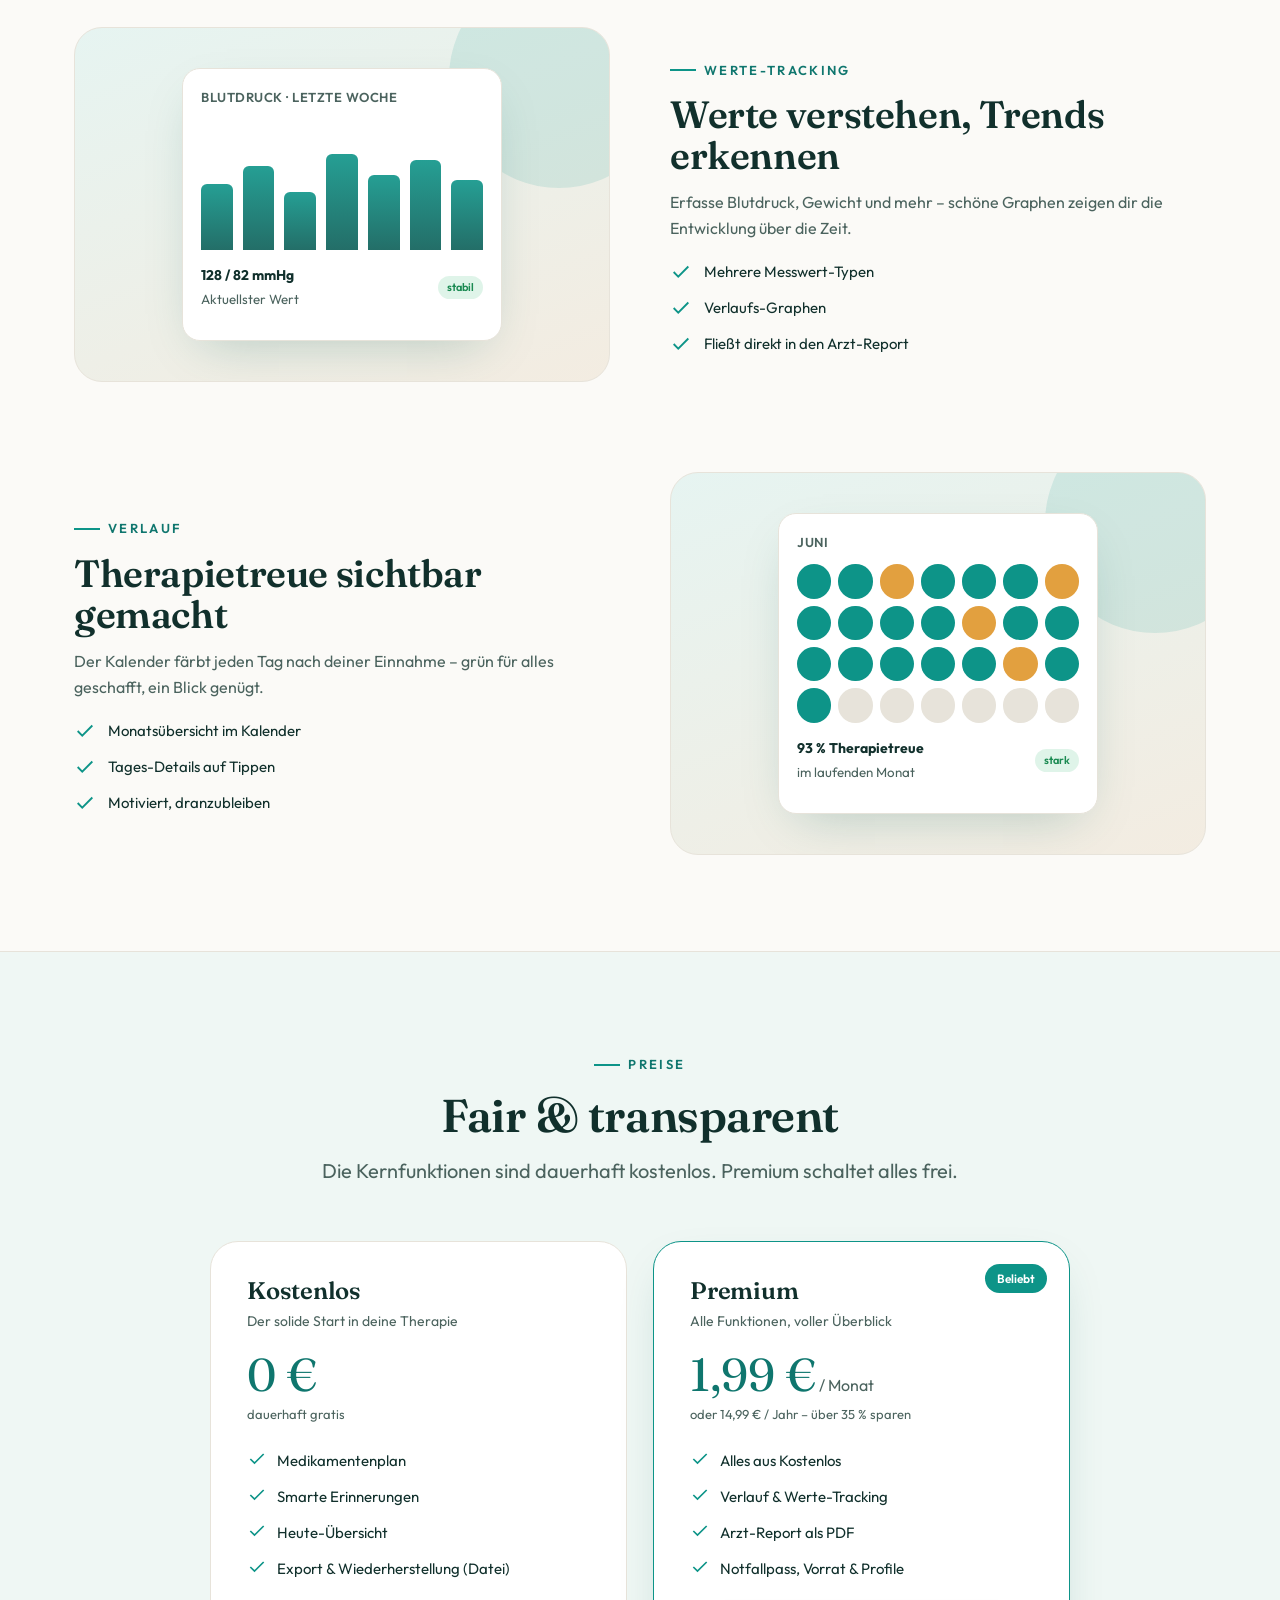
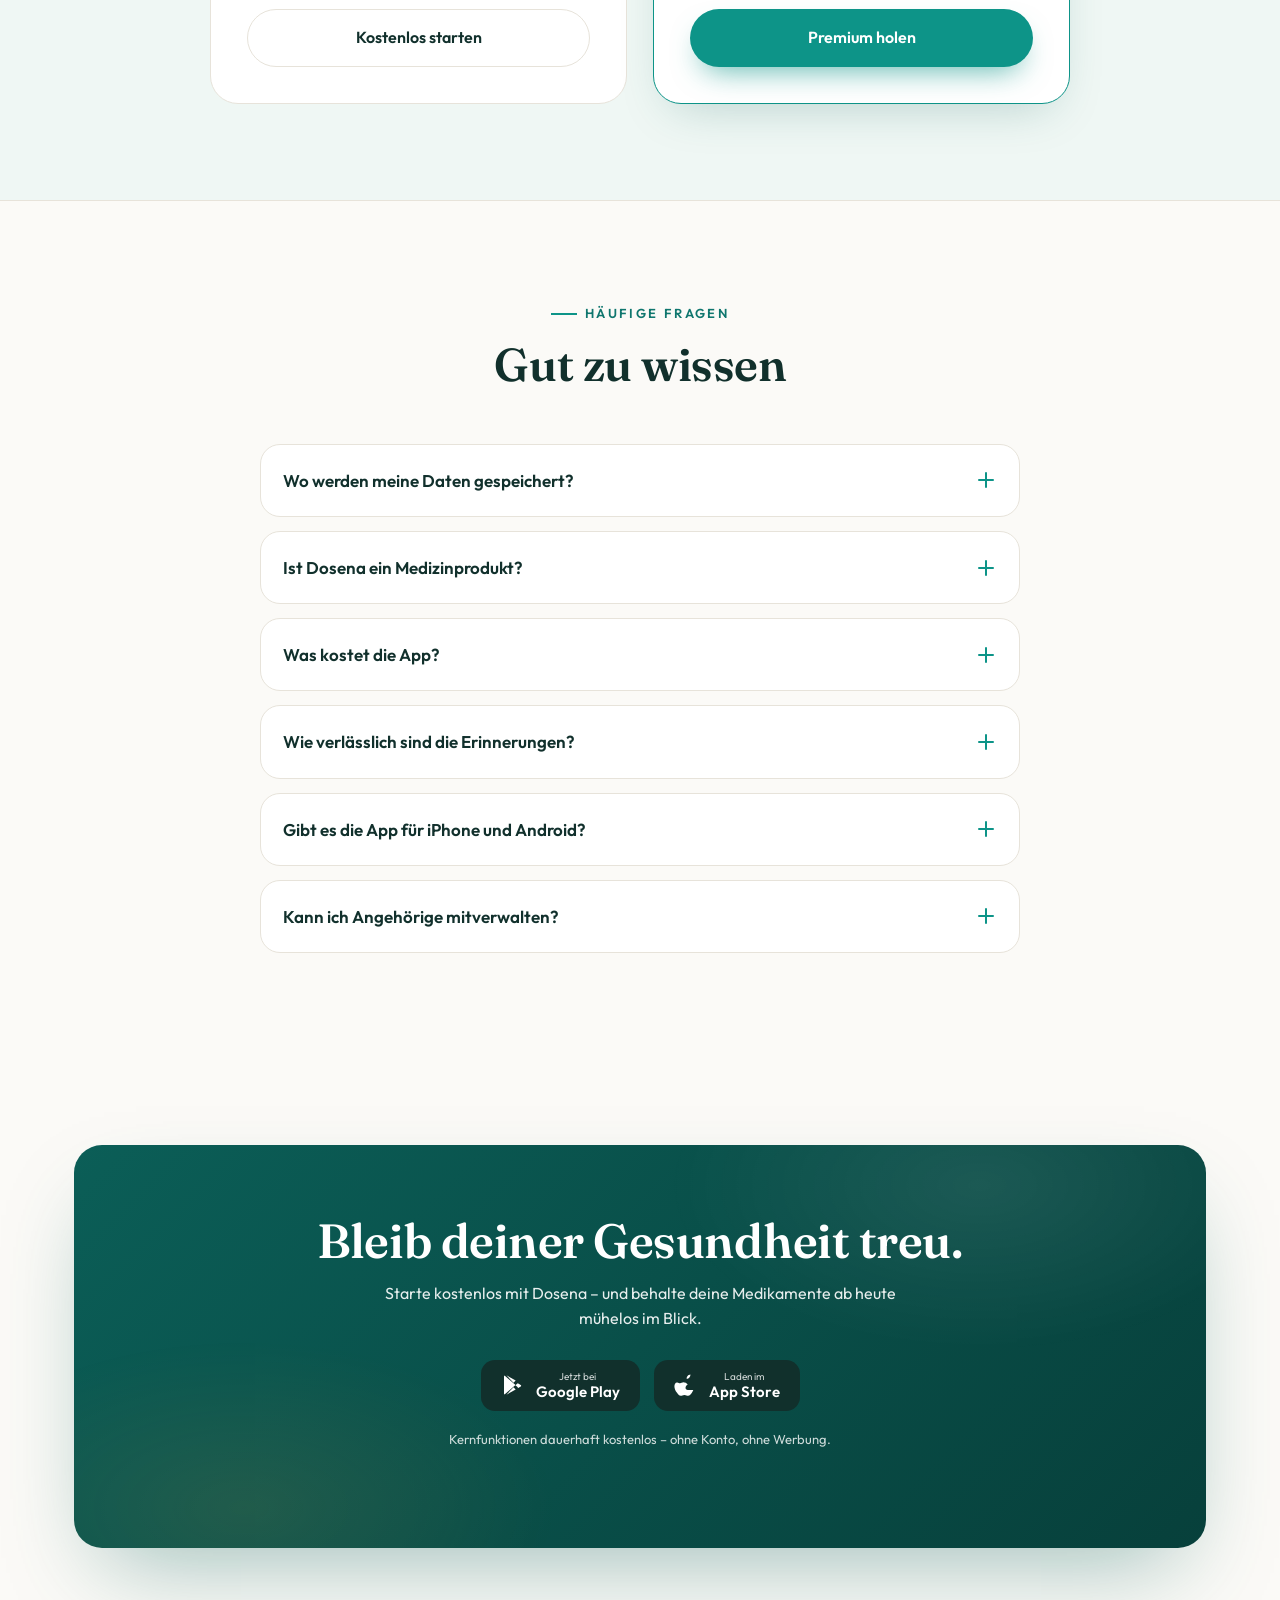
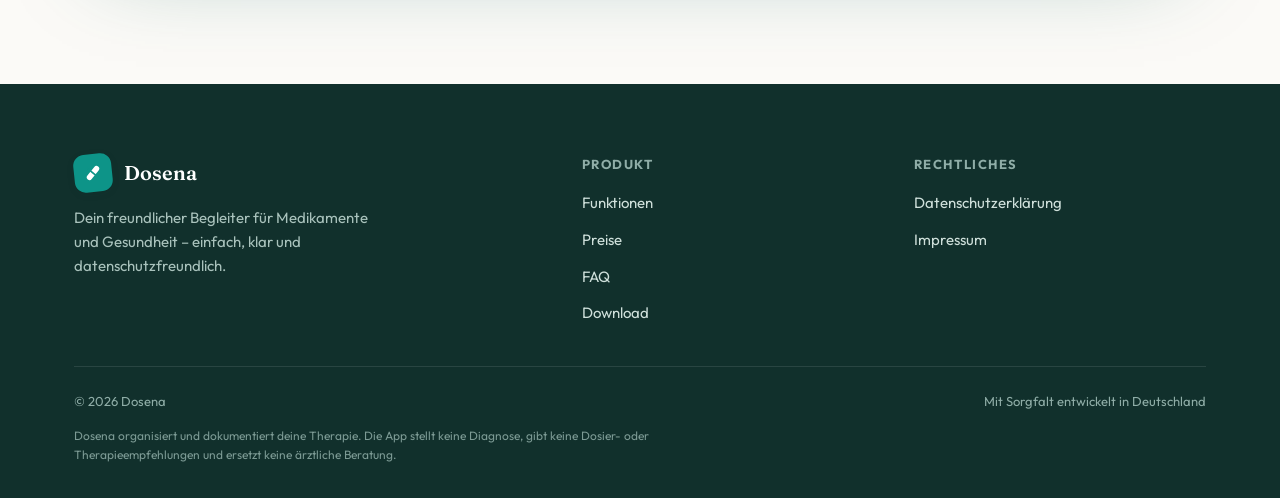
==== commit dd661966: "Datenschutzerklärung: Abschnitt zur Datensicherung durch das Betriebssystem Neuer Abschnitt 6 zu Goo" ====
--- a/index.html
+++ b/index.html
@@ -4,7 +4,7 @@
 <meta charset="UTF-8">
 <meta name="viewport" content="width=device-width, initial-scale=1.0">
 <title>Dosena – Deine Medikamente. Immer im Blick.</title>
-<meta name="description" content="Dosena erinnert dich an deine Medikamente, dokumentiert Werte und erstellt Arzt-Reports. Datenschutzfreundlich – alles bleibt auf deinem Gerät.">
+<meta name="description" content="Dosena erinnert dich an deine Medikamente, dokumentiert Werte und erstellt Arzt-Reports. Datenschutzfreundlich – ohne Konto, ohne Dosena-Server.">
 <link rel="stylesheet" href="styles.css">
 </head>
 <body>
@@ -41,7 +41,7 @@
         <a class="btn btn-ghost" href="#features">Funktionen ansehen</a>
       </div>
       <div class="hero-trust reveal" data-d="4">
-        <span><svg viewBox="0 0 24 24" fill="none" stroke="currentColor" stroke-width="2"><path d="M12 3l7 3v6c0 4-3 7-7 9-4-2-7-5-7-9V6l7-3z"/></svg> Daten bleiben auf dem Gerät</span>
+        <span><svg viewBox="0 0 24 24" fill="none" stroke="currentColor" stroke-width="2"><path d="M12 3l7 3v6c0 4-3 7-7 9-4-2-7-5-7-9V6l7-3z"/></svg> Kein Konto, kein Dosena-Server</span>
         <span><svg viewBox="0 0 24 24" fill="none" stroke="currentColor" stroke-width="2"><path d="M20 6L9 17l-5-5"/></svg> Kein Tracking, keine Werbung</span>
         <span><svg viewBox="0 0 24 24" fill="none" stroke="currentColor" stroke-width="2"><circle cx="12" cy="12" r="9"/><path d="M12 8v4l3 2"/></svg> DSGVO-konform</span>
       </div>
@@ -88,7 +88,7 @@
 <!-- ============ TRUST ============ -->
 <section class="trust">
   <div class="wrap">
-    <b><svg viewBox="0 0 24 24" fill="none" stroke="currentColor" stroke-width="2"><path d="M12 3l7 3v6c0 4-3 7-7 9-4-2-7-5-7-9V6l7-3z"/></svg> 100 % lokal gespeichert</b>
+    <b><svg viewBox="0 0 24 24" fill="none" stroke="currentColor" stroke-width="2"><path d="M12 3l7 3v6c0 4-3 7-7 9-4-2-7-5-7-9V6l7-3z"/></svg> Ohne Konto, ohne Dosena-Server</b>
     <b><svg viewBox="0 0 24 24" fill="none" stroke="currentColor" stroke-width="2"><circle cx="12" cy="12" r="9"/><path d="M8 12l3 3 5-6"/></svg> DSGVO-konform</b>
     <b><svg viewBox="0 0 24 24" fill="none" stroke="currentColor" stroke-width="2"><path d="M18 8a6 6 0 10-12 0c0 7-3 9-3 9h18s-3-2-3-9"/></svg> Erinnerungen zur festen Uhrzeit</b>
     <b><svg viewBox="0 0 24 24" fill="none" stroke="currentColor" stroke-width="2"><path d="M4 4h16v12H5.2L4 17.5z"/></svg> Auf Deutsch entwickelt</b>
@@ -140,10 +140,10 @@
         <p>Kalender-Übersicht zeigt deine bestätigten Einnahmen auf einen Blick.</p>
       </div>
       <div class="feature reveal" data-d="1">
-        <span class="premium free">1× im Monat gratis</span>
+        <span class="premium">Premium</span>
         <div class="ficon"><svg viewBox="0 0 24 24" fill="none" stroke="currentColor" stroke-width="2"><path d="M14 3v4a1 1 0 001 1h4"/><path d="M5 3h9l5 5v13H5z"/><path d="M9 13h6M9 17h6"/></svg></div>
         <h3>Arzt-Report (PDF)</h3>
-        <p>Eine saubere Zusammenfassung für den Arztbesuch – Plan, Treue und Werte als PDF. Ein Report je Kalendermonat ist gratis; Werte erfassen und Reports ohne Limit gibt es mit Premium.</p>
+        <p>Eine saubere Zusammenfassung für den Arztbesuch – Plan, Treue und Werte als PDF.</p>
       </div>
       <div class="feature reveal" data-d="2">
         <span class="premium">Premium</span>
@@ -278,8 +278,7 @@
           <li><svg viewBox="0 0 24 24" fill="none" stroke="currentColor" stroke-width="2"><path d="M20 6L9 17l-5-5"/></svg> Medikamentenplan</li>
           <li><svg viewBox="0 0 24 24" fill="none" stroke="currentColor" stroke-width="2"><path d="M20 6L9 17l-5-5"/></svg> Smarte Erinnerungen</li>
           <li><svg viewBox="0 0 24 24" fill="none" stroke="currentColor" stroke-width="2"><path d="M20 6L9 17l-5-5"/></svg> Heute-Übersicht</li>
-          <li><svg viewBox="0 0 24 24" fill="none" stroke="currentColor" stroke-width="2"><path d="M20 6L9 17l-5-5"/></svg> Datensicherung &amp; Export</li>
-          <li><svg viewBox="0 0 24 24" fill="none" stroke="currentColor" stroke-width="2"><path d="M20 6L9 17l-5-5"/></svg> 1 Arzt-Report je Kalendermonat</li>
+          <li><svg viewBox="0 0 24 24" fill="none" stroke="currentColor" stroke-width="2"><path d="M20 6L9 17l-5-5"/></svg> Export &amp; Wiederherstellung (Datei)</li>
         </ul>
         <a class="btn btn-ghost" href="#download">Kostenlos starten</a>
       </div>
@@ -291,7 +290,7 @@
         <ul class="price-list">
           <li><svg viewBox="0 0 24 24" fill="none" stroke="currentColor" stroke-width="2"><path d="M20 6L9 17l-5-5"/></svg> Alles aus Kostenlos</li>
           <li><svg viewBox="0 0 24 24" fill="none" stroke="currentColor" stroke-width="2"><path d="M20 6L9 17l-5-5"/></svg> Verlauf &amp; Werte-Tracking</li>
-          <li><svg viewBox="0 0 24 24" fill="none" stroke="currentColor" stroke-width="2"><path d="M20 6L9 17l-5-5"/></svg> Arzt-Reports ohne Monatslimit</li>
+          <li><svg viewBox="0 0 24 24" fill="none" stroke="currentColor" stroke-width="2"><path d="M20 6L9 17l-5-5"/></svg> Arzt-Report als PDF</li>
           <li><svg viewBox="0 0 24 24" fill="none" stroke="currentColor" stroke-width="2"><path d="M20 6L9 17l-5-5"/></svg> Notfallpass, Vorrat &amp; Profile</li>
         </ul>
         <a class="btn btn-primary" href="#download">Premium holen</a>
@@ -308,9 +307,9 @@
       <h2 class="reveal" data-d="1">Gut zu wissen</h2>
     </div>
     <div class="faq">
-      <details class="reveal"><summary>Wo werden meine Daten gespeichert?<span class="pl"></span></summary><p>Alle deine Gesundheitsdaten bleiben lokal auf deinem Gerät. Es gibt keinen Server und kein Konto – wir sehen deine Daten nicht. Du kannst sie jederzeit exportieren oder löschen.</p></details>
+      <details class="reveal"><summary>Wo werden meine Daten gespeichert?<span class="pl"></span></summary><p>Deine Gesundheitsdaten werden lokal auf deinem Gerät gespeichert. Es gibt keinen Dosena-Server und kein Konto – wir sehen deine Daten nicht. Nutzt du die Datensicherung von Google oder Apple (z. B. iCloud-Backup), sind die App-Daten darin enthalten; das steuerst du in den Einstellungen deines Geräts. Du kannst deine Daten jederzeit exportieren oder löschen.</p></details>
       <details class="reveal"><summary>Ist Dosena ein Medizinprodukt?<span class="pl"></span></summary><p>Nein. Dosena organisiert und dokumentiert deine Therapie, stellt aber keine Diagnose und gibt keine Dosier- oder Therapieempfehlungen. Die App ersetzt keine ärztliche Beratung.</p></details>
-      <details class="reveal"><summary>Was kostet die App?<span class="pl"></span></summary><p>Die Kernfunktionen – Medikamentenplan, Erinnerungen und Heute-Übersicht – sind dauerhaft kostenlos, dazu ein Arzt-Report je Kalendermonat (Werte erfassen gehört zu Premium). Premium (Verlauf, Werte, Arzt-Reports ohne Monatslimit, Notfallpass, Vorrat, Profile) gibt es für 1,99 €/Monat oder 14,99 €/Jahr.</p></details>
+      <details class="reveal"><summary>Was kostet die App?<span class="pl"></span></summary><p>Die Kernfunktionen – Medikamentenplan, Erinnerungen und Heute-Übersicht – sind dauerhaft kostenlos. Premium (Verlauf, Werte, Arzt-Report, Notfallpass, Profile) gibt es für 1,99 €/Monat oder 14,99 €/Jahr.</p></details>
       <details class="reveal"><summary>Wie verlässlich sind die Erinnerungen?<span class="pl"></span></summary><p>Dosena plant die Erinnerungen als lokale Benachrichtigungen direkt auf deinem Gerät. Damit sie ankommen, müssen Benachrichtigungen für Dosena erlaubt sein. Fokus- oder Nicht-stören-Modi, Stummschaltung, Energiesparfunktionen und Herstellereinstellungen können Erinnerungen verzögern oder unterdrücken. Auf Android sollten exakte Alarme erlaubt und die Akku-Optimierung für Dosena deaktiviert sein. Dosena ist eine Erinnerungshilfe und kann nicht garantieren, dass jede Erinnerung zugestellt wird.</p></details>
       <details class="reveal"><summary>Gibt es die App für iPhone und Android?<span class="pl"></span></summary><p>Dosena wird für beide Plattformen entwickelt – nativ für Android und iOS, mit weitgehend gleichem Funktionsumfang. Einzelne Systemfunktionen wie der Vollbild-Wecker sind nur unter Android möglich.</p></details>
       <details class="reveal"><summary>Kann ich Angehörige mitverwalten?<span class="pl"></span></summary><p>Ja, mit Premium kannst du mehrere Profile anlegen – ideal, um z. B. die Medikamente von Eltern oder Partner im Blick zu behalten. Erinnerungen laufen für alle Profile.</p></details>
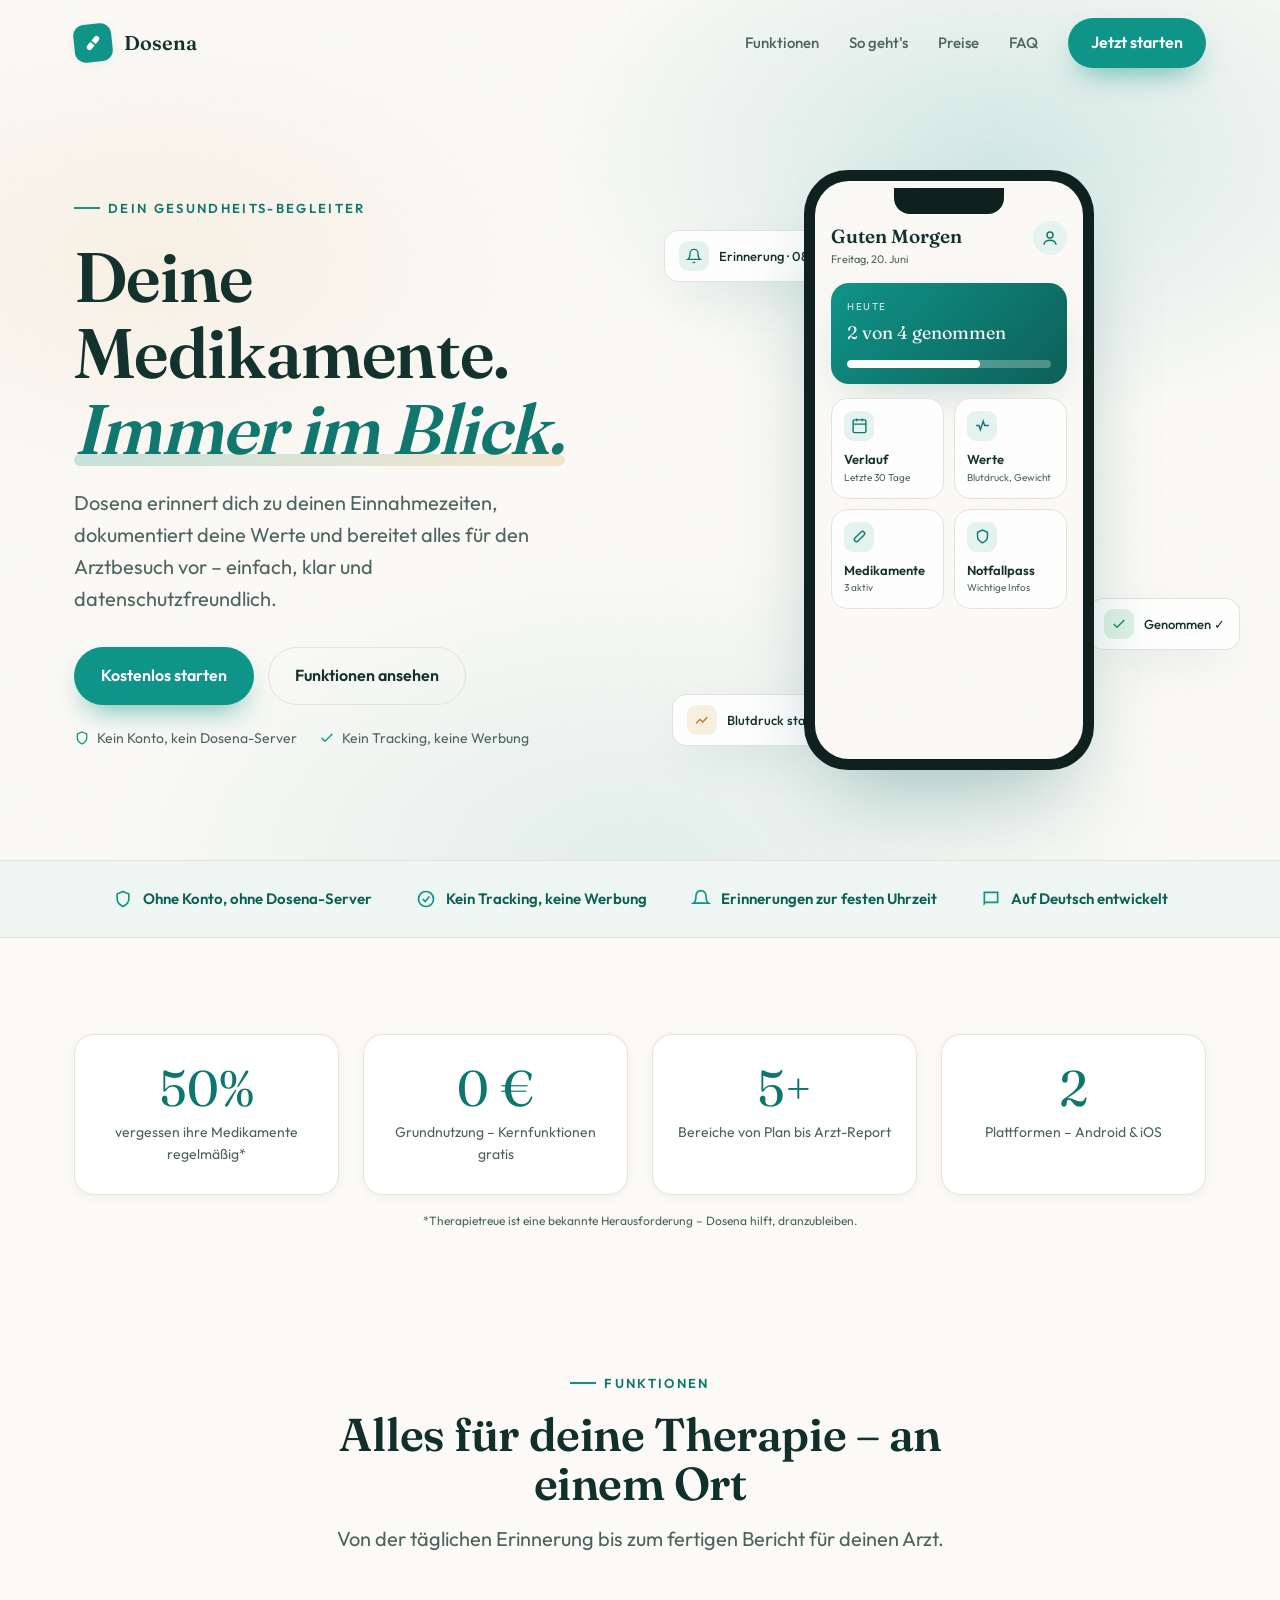
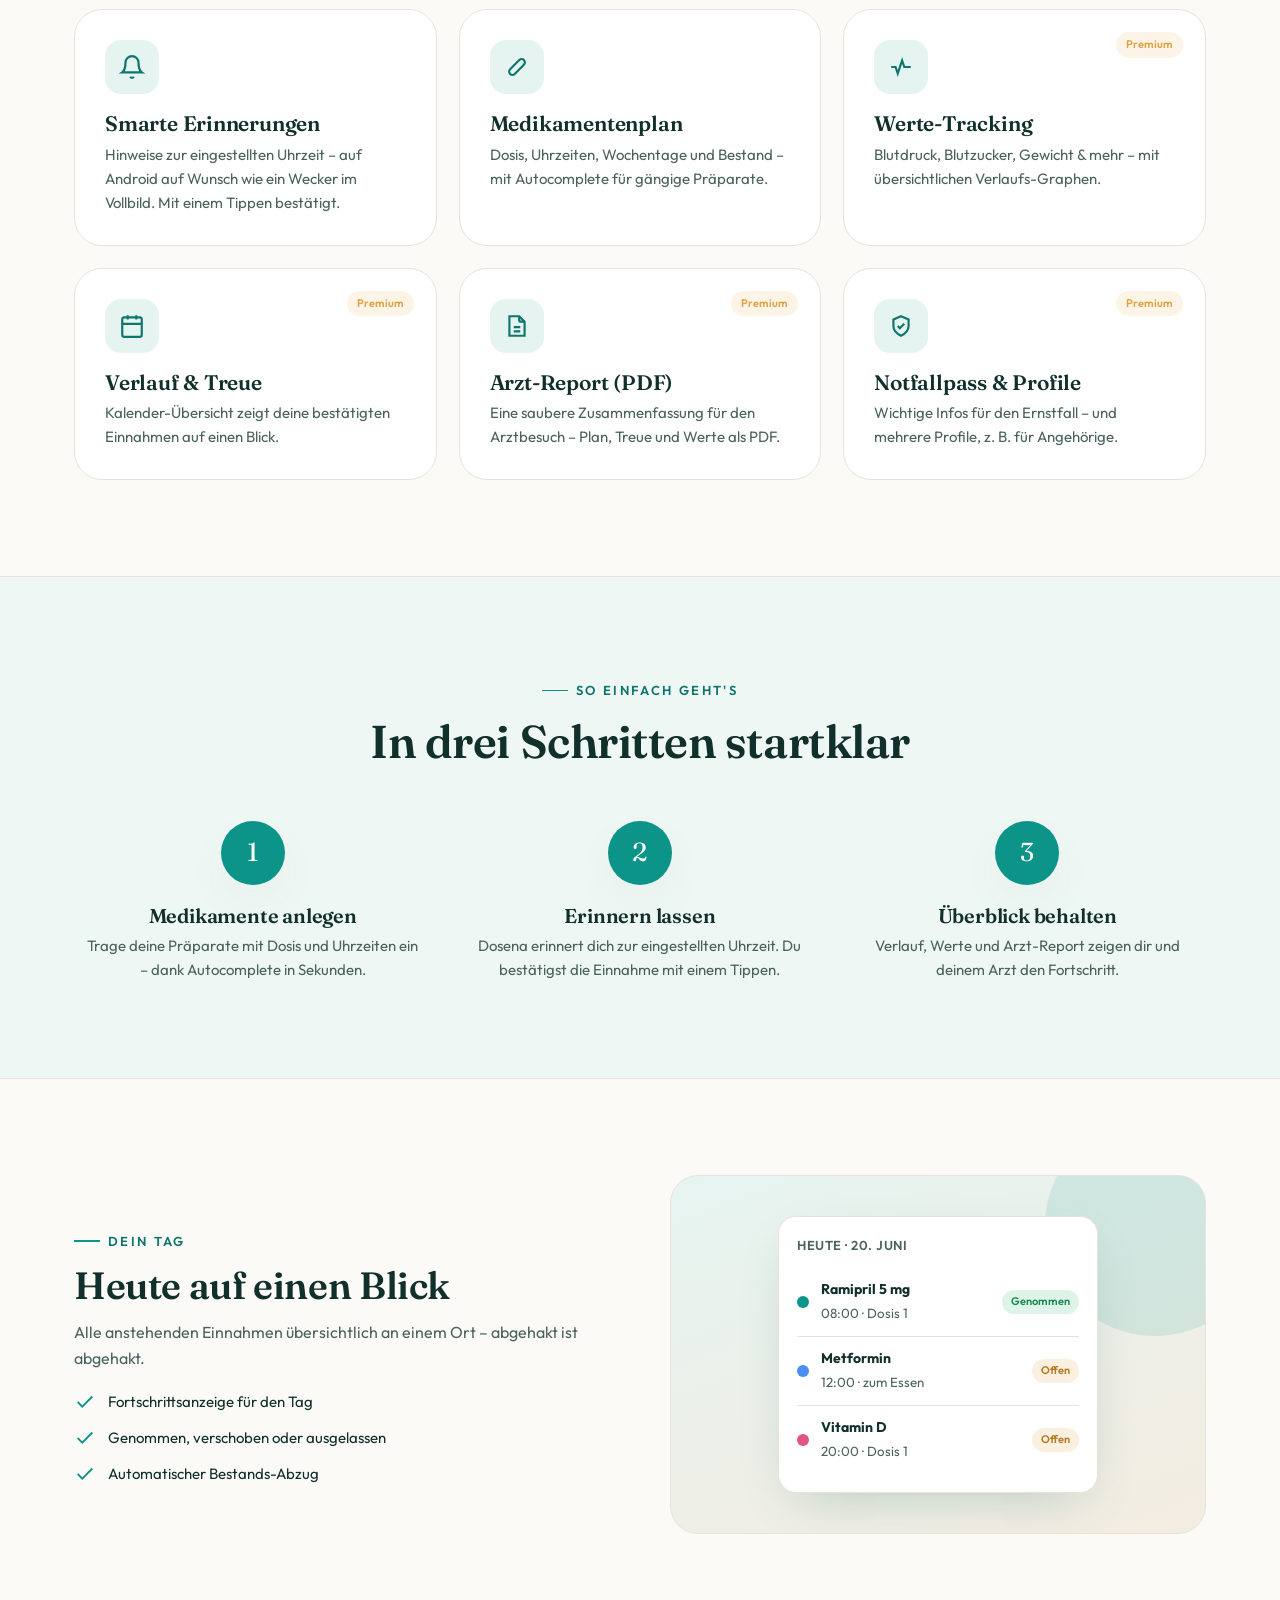
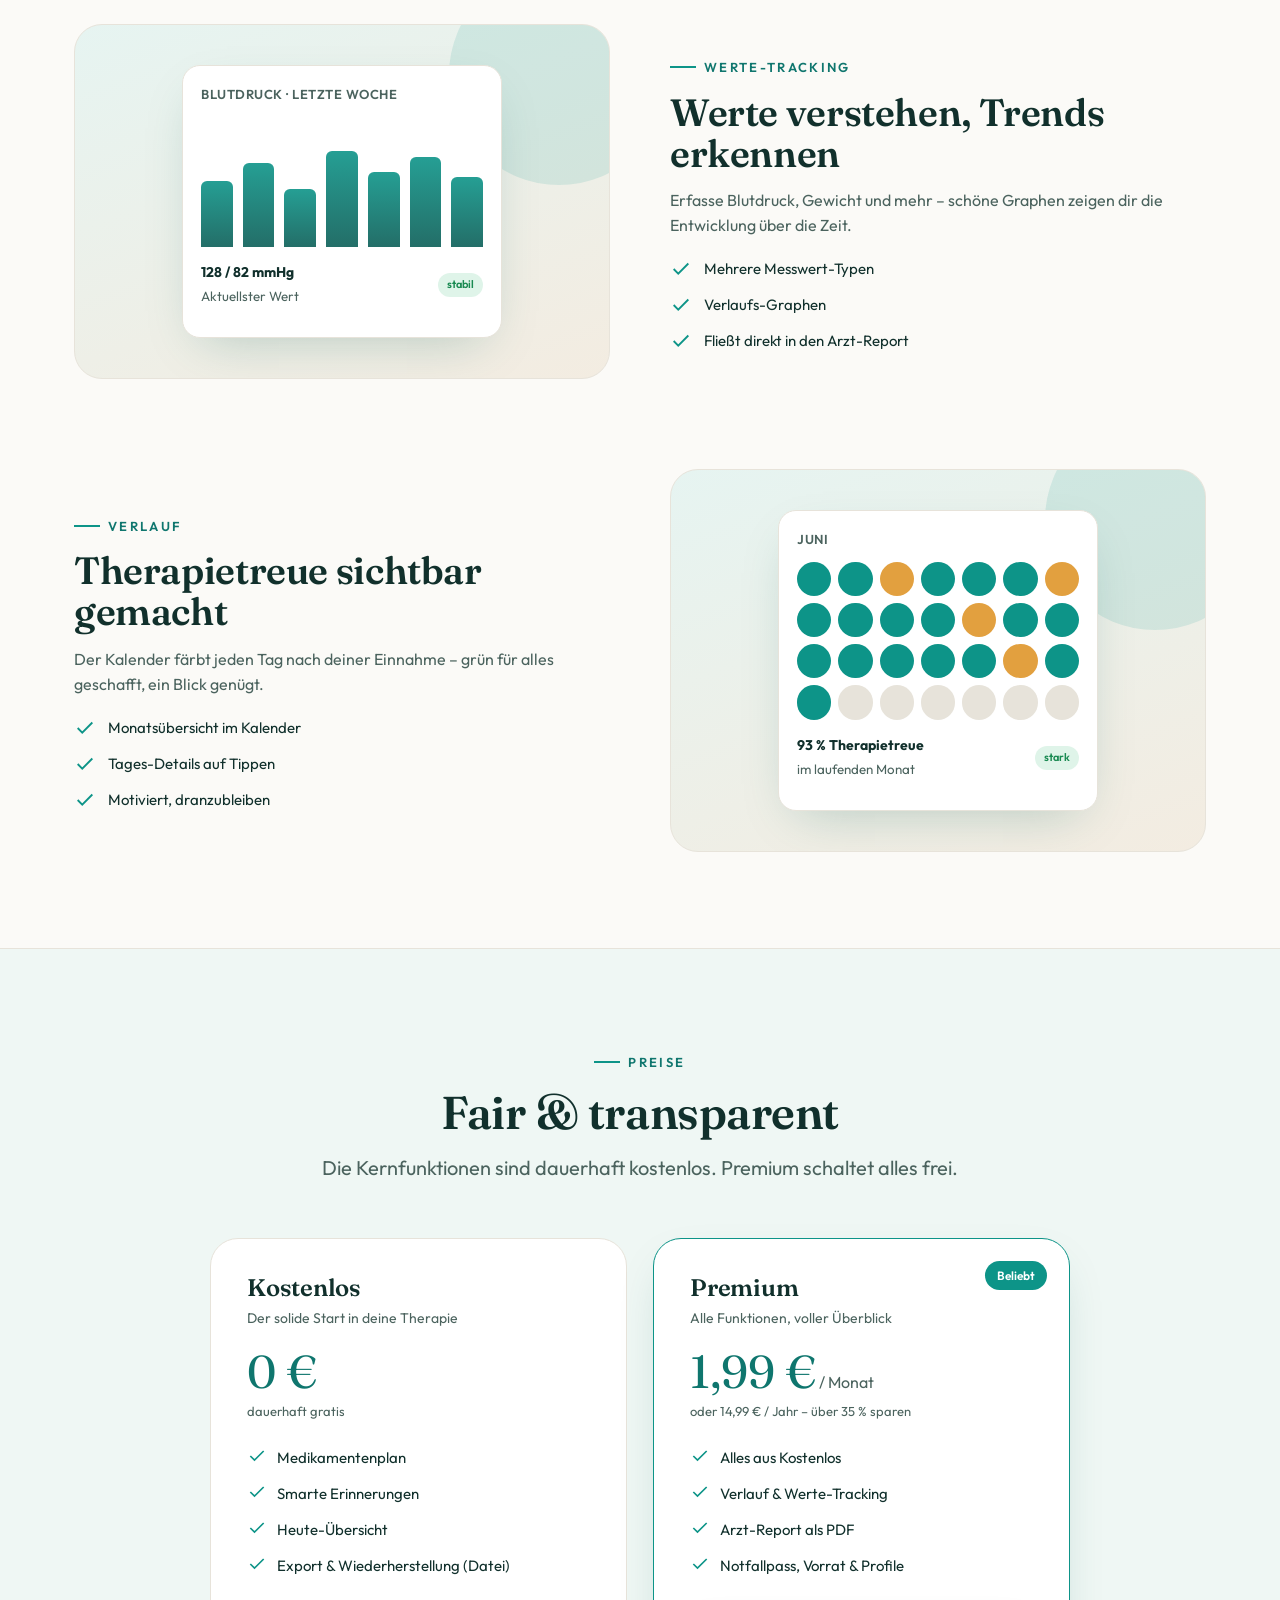
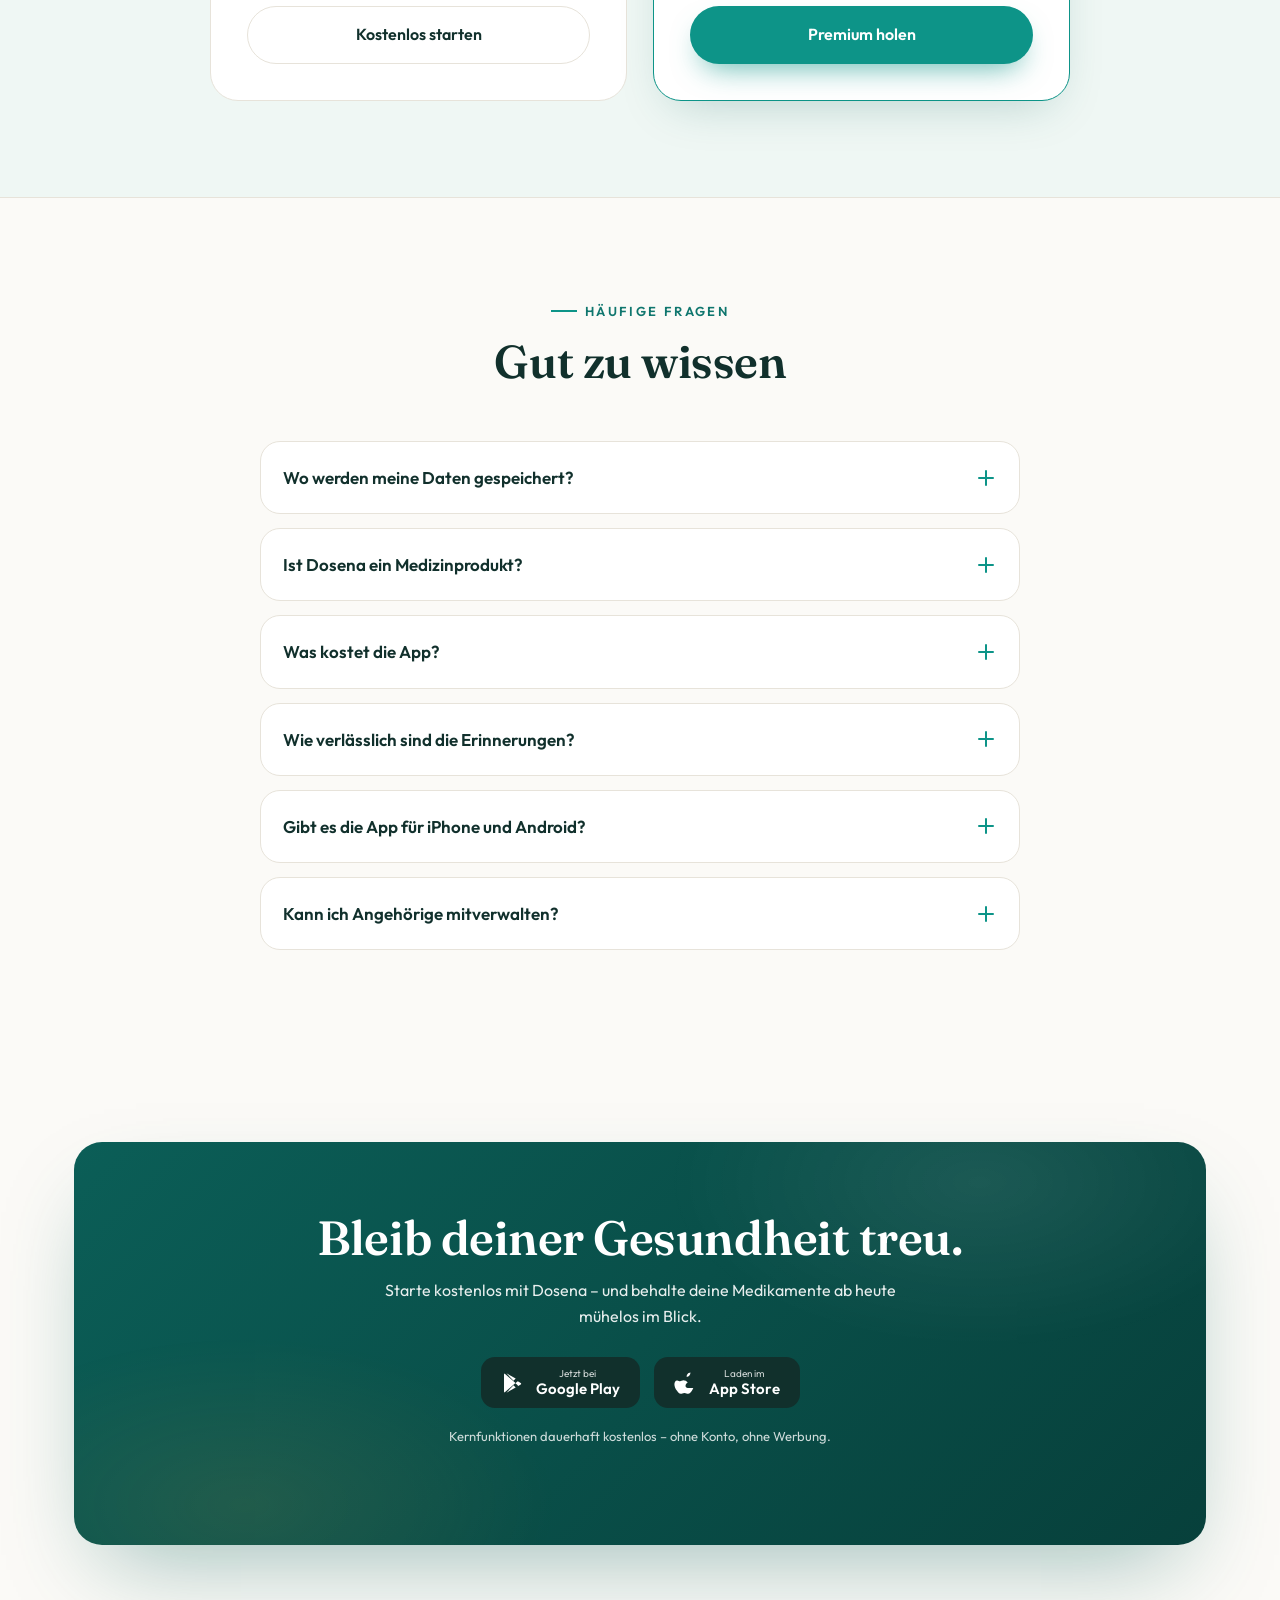
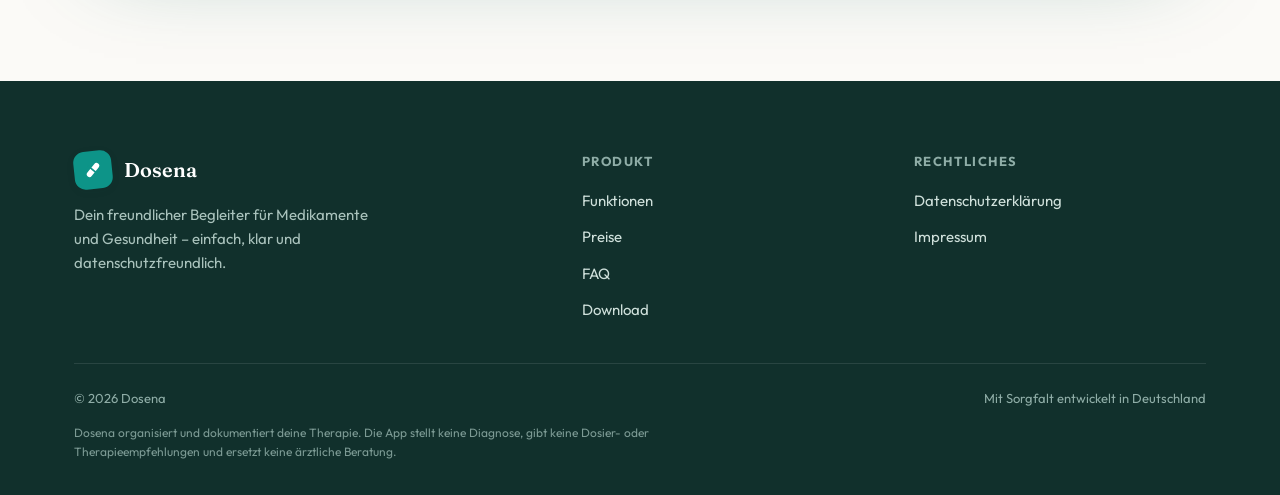
==== commit 4012708a: "Datenschutz: E-Mail-Kontakt präzisiert, DSGVO-konform als Werbeaussage entfernt - E-Mail: lit. b/f g" ====
--- a/index.html
+++ b/index.html
@@ -43,7 +43,6 @@
       <div class="hero-trust reveal" data-d="4">
         <span><svg viewBox="0 0 24 24" fill="none" stroke="currentColor" stroke-width="2"><path d="M12 3l7 3v6c0 4-3 7-7 9-4-2-7-5-7-9V6l7-3z"/></svg> Kein Konto, kein Dosena-Server</span>
         <span><svg viewBox="0 0 24 24" fill="none" stroke="currentColor" stroke-width="2"><path d="M20 6L9 17l-5-5"/></svg> Kein Tracking, keine Werbung</span>
-        <span><svg viewBox="0 0 24 24" fill="none" stroke="currentColor" stroke-width="2"><circle cx="12" cy="12" r="9"/><path d="M12 8v4l3 2"/></svg> DSGVO-konform</span>
       </div>
     </div>
 
@@ -89,7 +88,7 @@
 <section class="trust">
   <div class="wrap">
     <b><svg viewBox="0 0 24 24" fill="none" stroke="currentColor" stroke-width="2"><path d="M12 3l7 3v6c0 4-3 7-7 9-4-2-7-5-7-9V6l7-3z"/></svg> Ohne Konto, ohne Dosena-Server</b>
-    <b><svg viewBox="0 0 24 24" fill="none" stroke="currentColor" stroke-width="2"><circle cx="12" cy="12" r="9"/><path d="M8 12l3 3 5-6"/></svg> DSGVO-konform</b>
+    <b><svg viewBox="0 0 24 24" fill="none" stroke="currentColor" stroke-width="2"><circle cx="12" cy="12" r="9"/><path d="M8 12l3 3 5-6"/></svg> Kein Tracking, keine Werbung</b>
     <b><svg viewBox="0 0 24 24" fill="none" stroke="currentColor" stroke-width="2"><path d="M18 8a6 6 0 10-12 0c0 7-3 9-3 9h18s-3-2-3-9"/></svg> Erinnerungen zur festen Uhrzeit</b>
     <b><svg viewBox="0 0 24 24" fill="none" stroke="currentColor" stroke-width="2"><path d="M4 4h16v12H5.2L4 17.5z"/></svg> Auf Deutsch entwickelt</b>
   </div>
--- a/styles.css
+++ b/styles.css
@@ -3,7 +3,41 @@
    Aesthetik: ruhige klinische Eleganz · warmes Papier · Teal
    ============================================================ */
 
-@import url('https://fonts.googleapis.com/css2?family=Fraunces:opsz,wght@9..144,400;9..144,500;9..144,600;9..144,700&family=Outfit:wght@300;400;500;600;700&display=swap');
+/* Schriften lokal eingebunden (keine Verbindung zu Google Fonts).
+   Variable WOFF2 von Google Fonts, Lizenz: SIL OFL 1.1, siehe fonts/OFL-*.txt.
+   Fraunces: Achsen opsz 9–144, wght 400–700 · Outfit: wght 300–700 */
+@font-face {
+  font-family: "Fraunces";
+  font-style: normal;
+  font-weight: 400 700;
+  font-display: swap;
+  src: url("fonts/fraunces-latin-ext.woff2") format("woff2");
+  unicode-range: U+0100-02BA, U+02BD-02C5, U+02C7-02CC, U+02CE-02D7, U+02DD-02FF, U+0304, U+0308, U+0329, U+1D00-1DBF, U+1E00-1E9F, U+1EF2-1EFF, U+2020, U+20A0-20AB, U+20AD-20C0, U+2113, U+2C60-2C7F, U+A720-A7FF;
+}
+@font-face {
+  font-family: "Fraunces";
+  font-style: normal;
+  font-weight: 400 700;
+  font-display: swap;
+  src: url("fonts/fraunces-latin.woff2") format("woff2");
+  unicode-range: U+0000-00FF, U+0131, U+0152-0153, U+02BB-02BC, U+02C6, U+02DA, U+02DC, U+0304, U+0308, U+0329, U+2000-206F, U+20AC, U+2122, U+2191, U+2193, U+2212, U+2215, U+FEFF, U+FFFD;
+}
+@font-face {
+  font-family: "Outfit";
+  font-style: normal;
+  font-weight: 300 700;
+  font-display: swap;
+  src: url("fonts/outfit-latin-ext.woff2") format("woff2");
+  unicode-range: U+0100-02BA, U+02BD-02C5, U+02C7-02CC, U+02CE-02D7, U+02DD-02FF, U+0304, U+0308, U+0329, U+1D00-1DBF, U+1E00-1E9F, U+1EF2-1EFF, U+2020, U+20A0-20AB, U+20AD-20C0, U+2113, U+2C60-2C7F, U+A720-A7FF;
+}
+@font-face {
+  font-family: "Outfit";
+  font-style: normal;
+  font-weight: 300 700;
+  font-display: swap;
+  src: url("fonts/outfit-latin.woff2") format("woff2");
+  unicode-range: U+0000-00FF, U+0131, U+0152-0153, U+02BB-02BC, U+02C6, U+02DA, U+02DC, U+0304, U+0308, U+0329, U+2000-206F, U+20AC, U+2122, U+2191, U+2193, U+2212, U+2215, U+FEFF, U+FFFD;
+}
 
 :root {
   --ink: #11302C;
@@ -222,7 +256,6 @@
 .feature h3 { font-size: 21px; margin-bottom: 8px; }
 .feature p { color: var(--ink-soft); font-size: 15px; }
 .feature .premium { position: absolute; top: 22px; right: 22px; font-size: 11px; font-weight: 600; color: var(--amber); background: rgba(226,160,63,.12); padding: 4px 10px; border-radius: 100px; }
-.feature .premium.free { color: var(--teal-700); background: rgba(13,148,136,.12); }
 
 /* Steps */
 .steps { display: grid; grid-template-columns: repeat(3, 1fr); gap: 30px; position: relative; }
@@ -353,6 +386,7 @@
 .legal-card h2 { font-size: 22px; color: var(--teal-deep); margin: 30px 0 10px; }
 .legal-card h2:first-child { margin-top: 0; }
 .legal-card p, .legal-card li { color: var(--ink-soft); }
+.legal-card p + p { margin-top: 12px; }
 .legal-card ul { margin: 8px 0 8px 20px; }
 .legal-card a { color: var(--teal-700); font-weight: 500; }
 
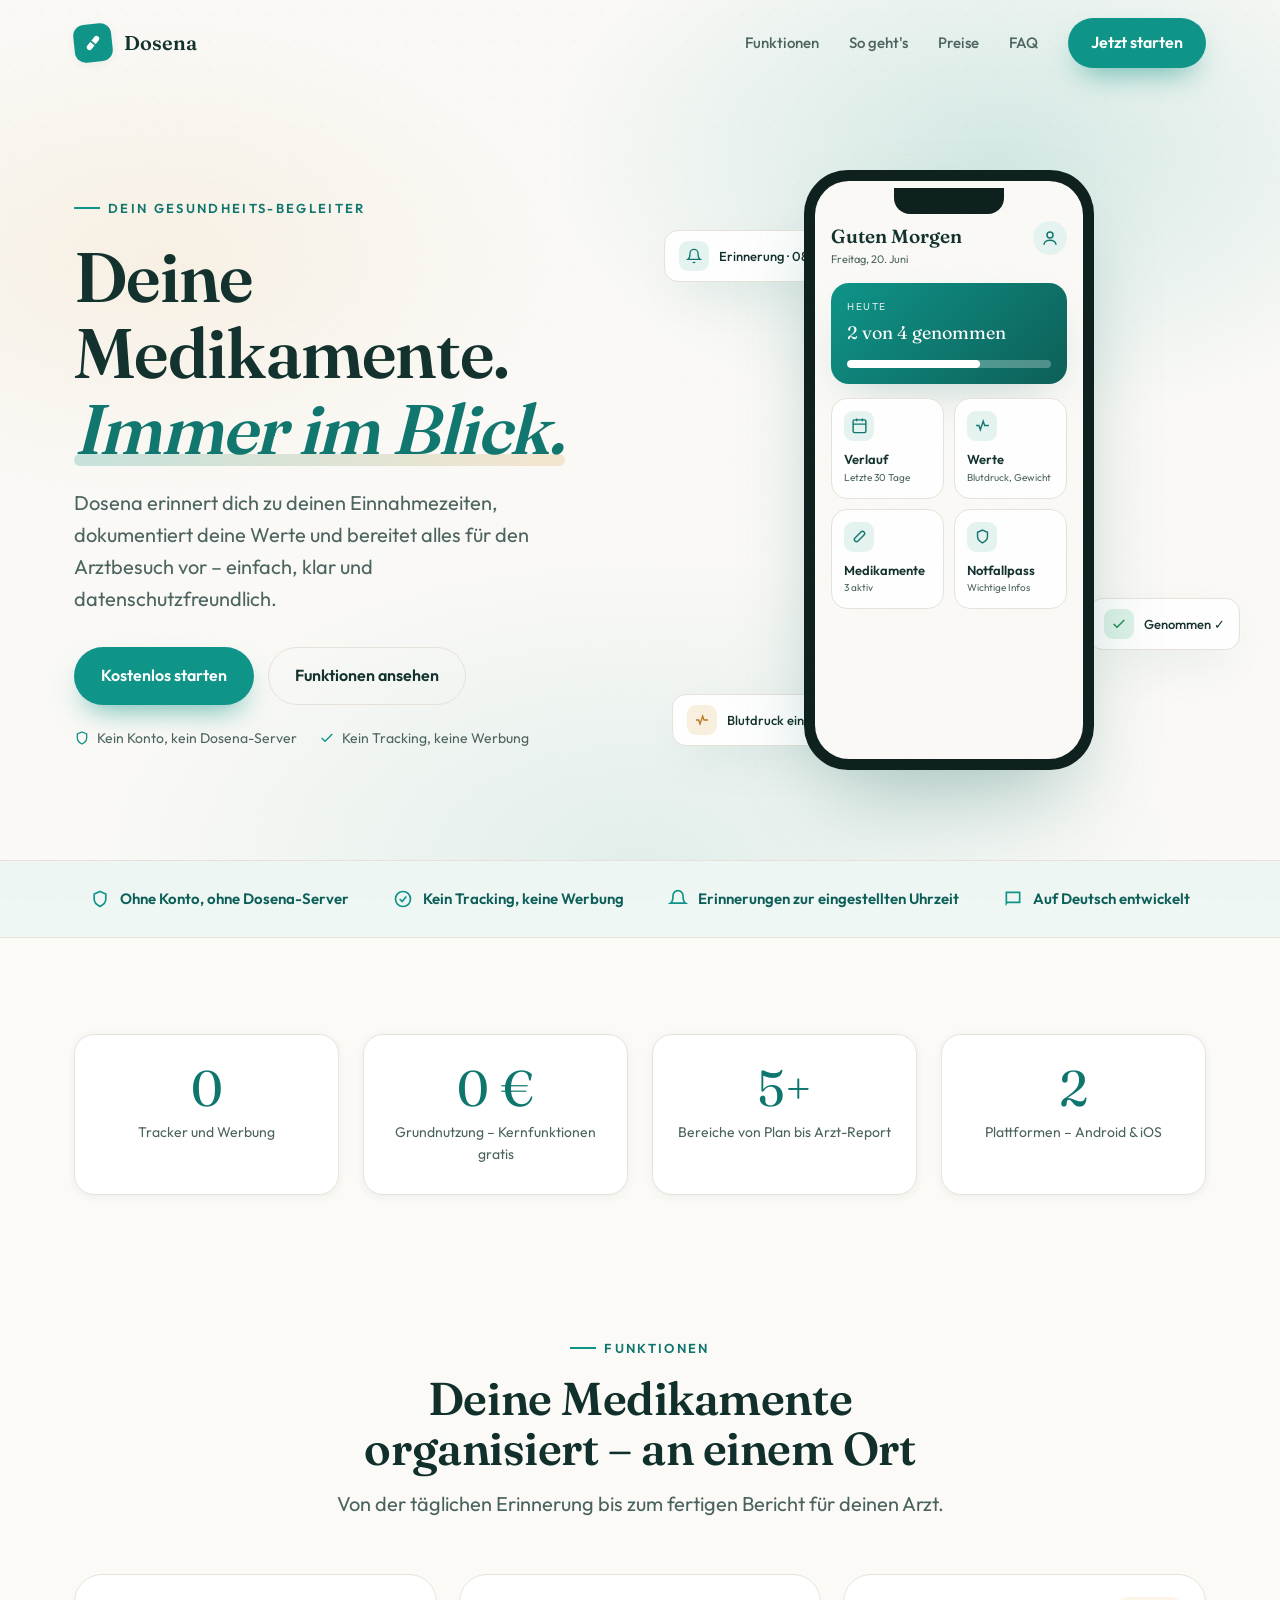
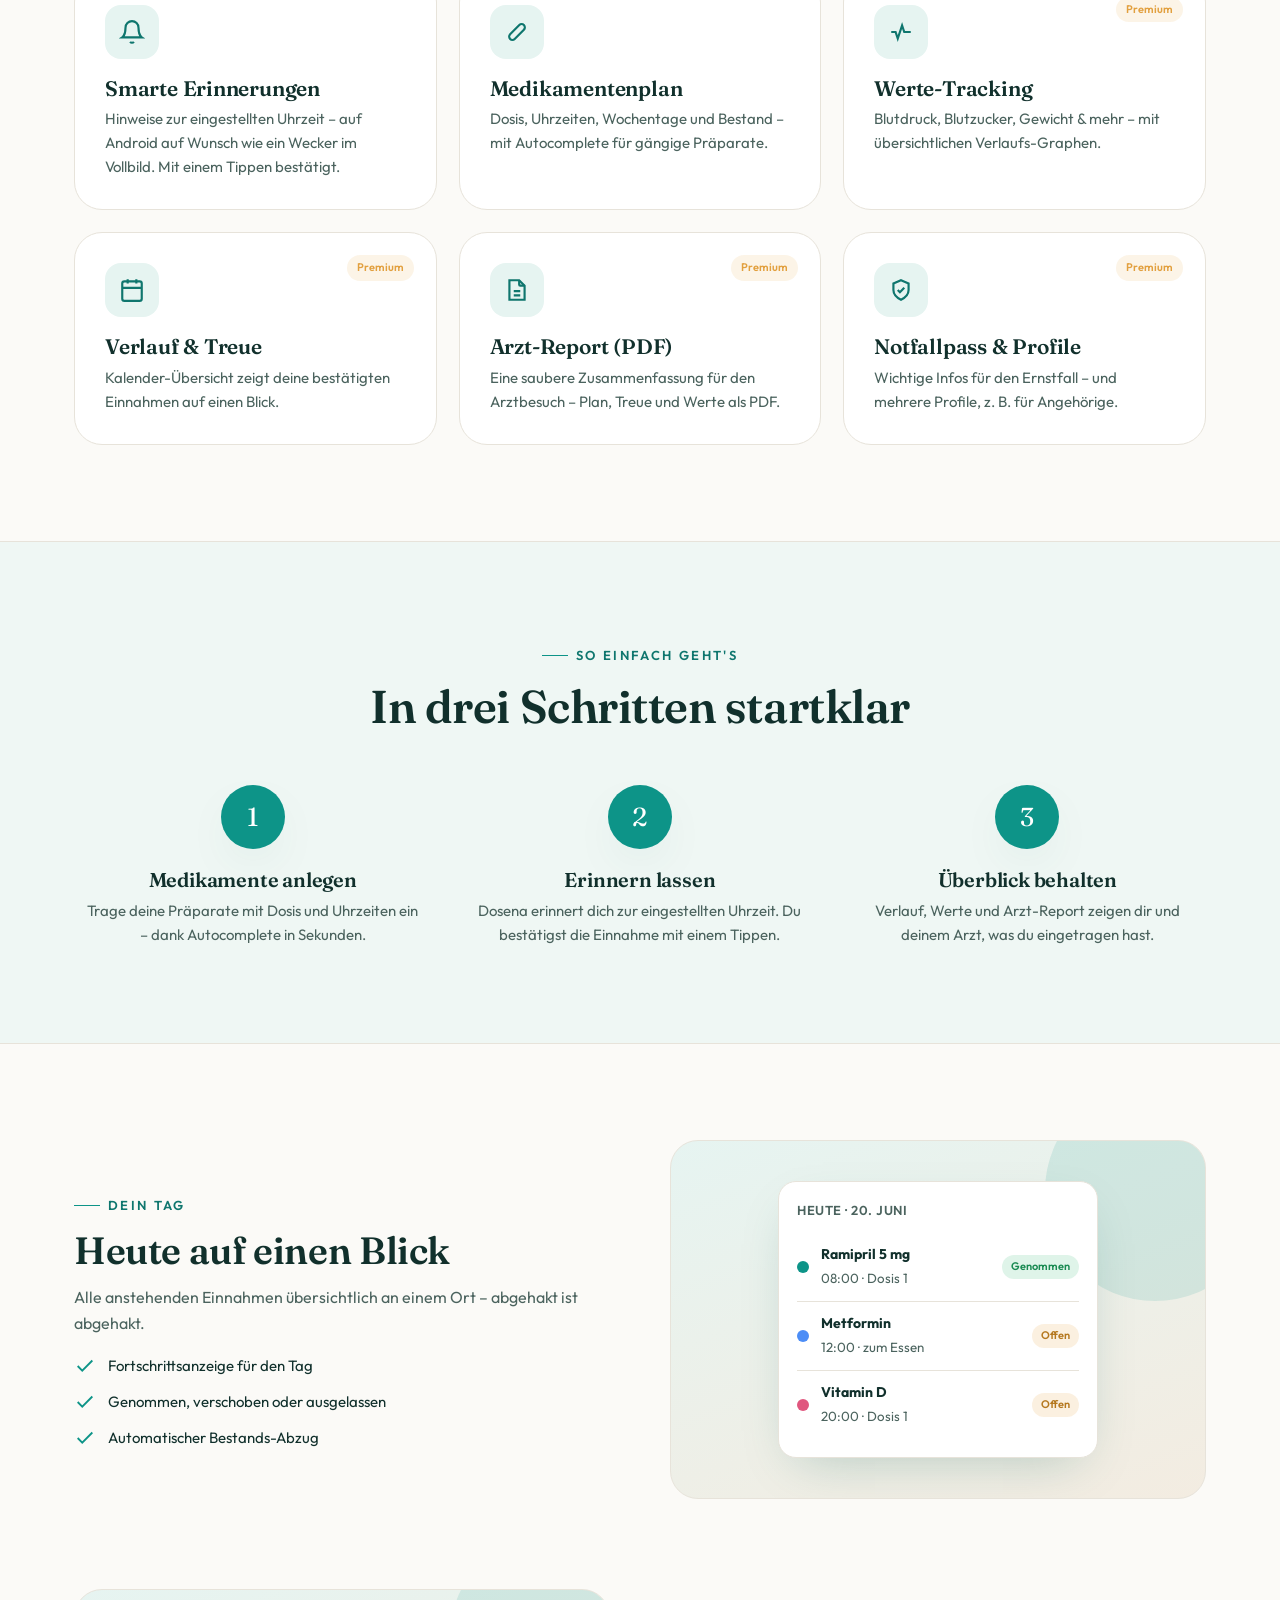
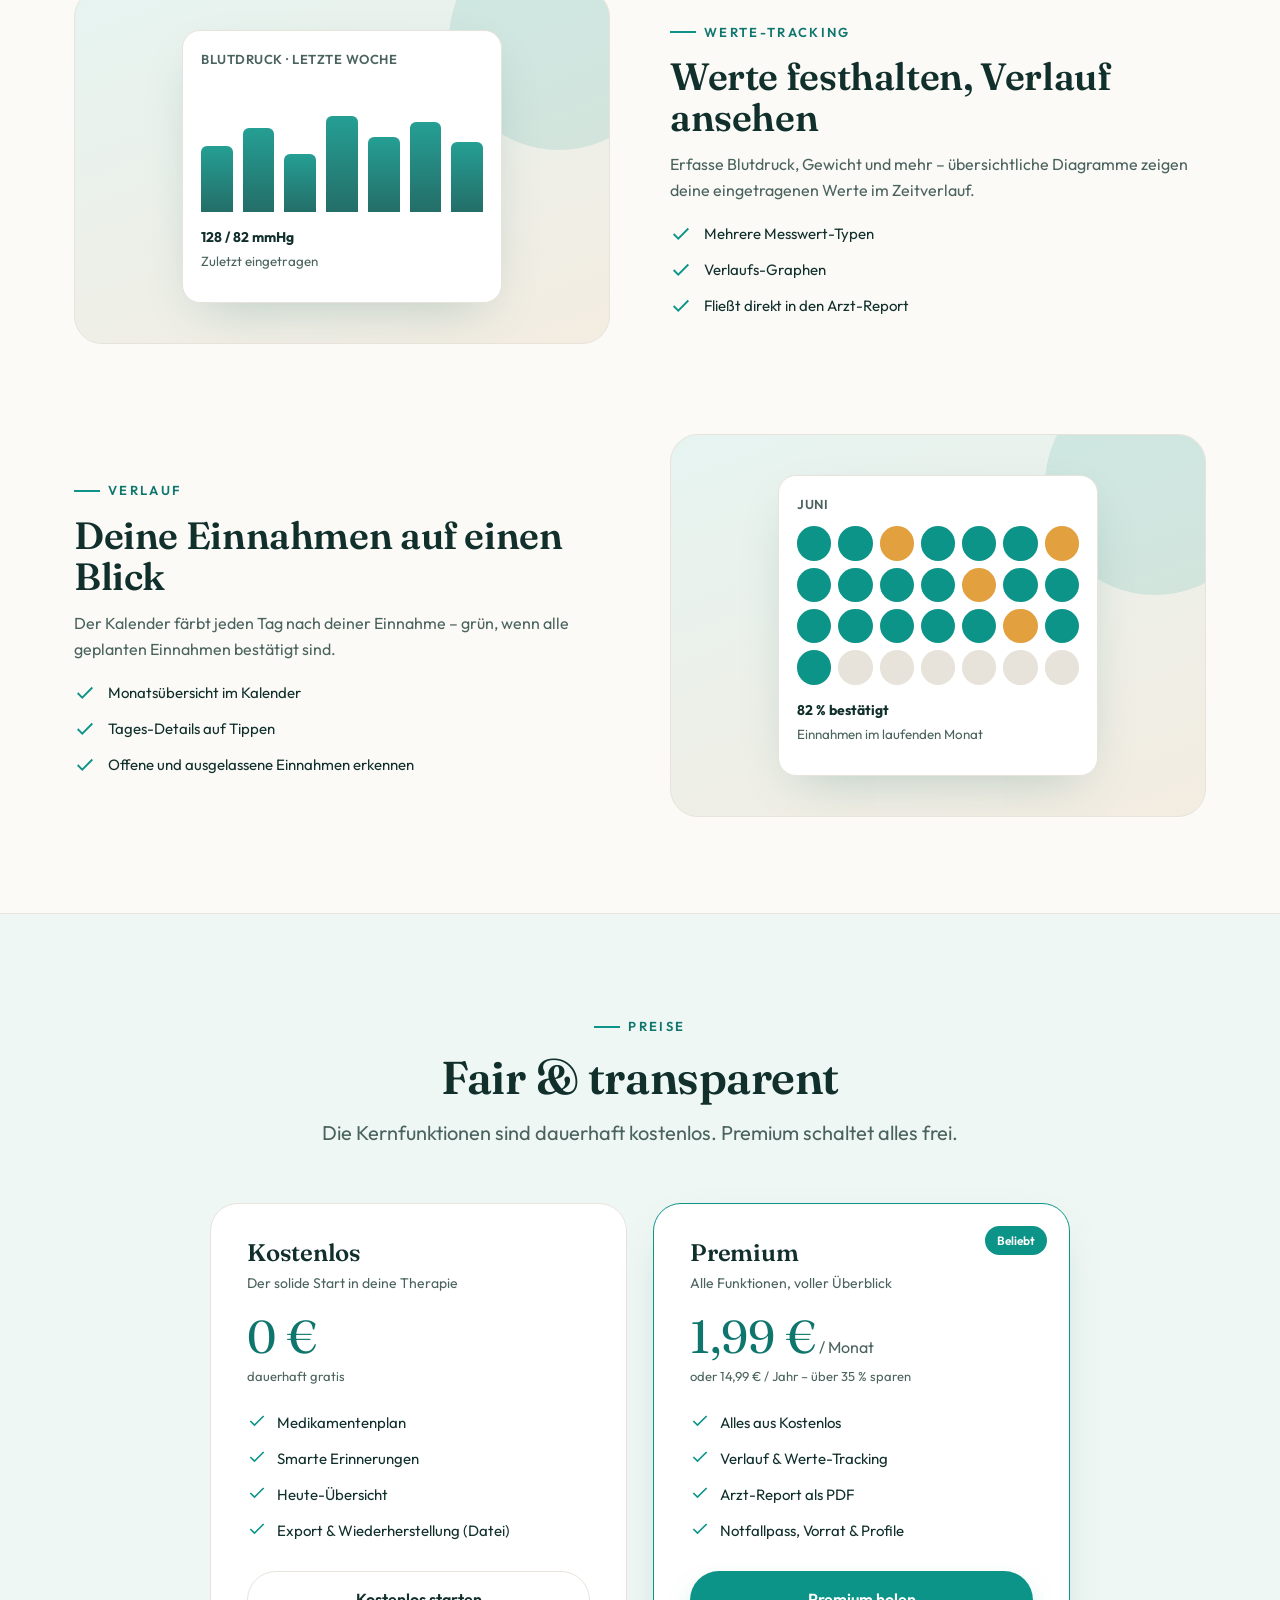
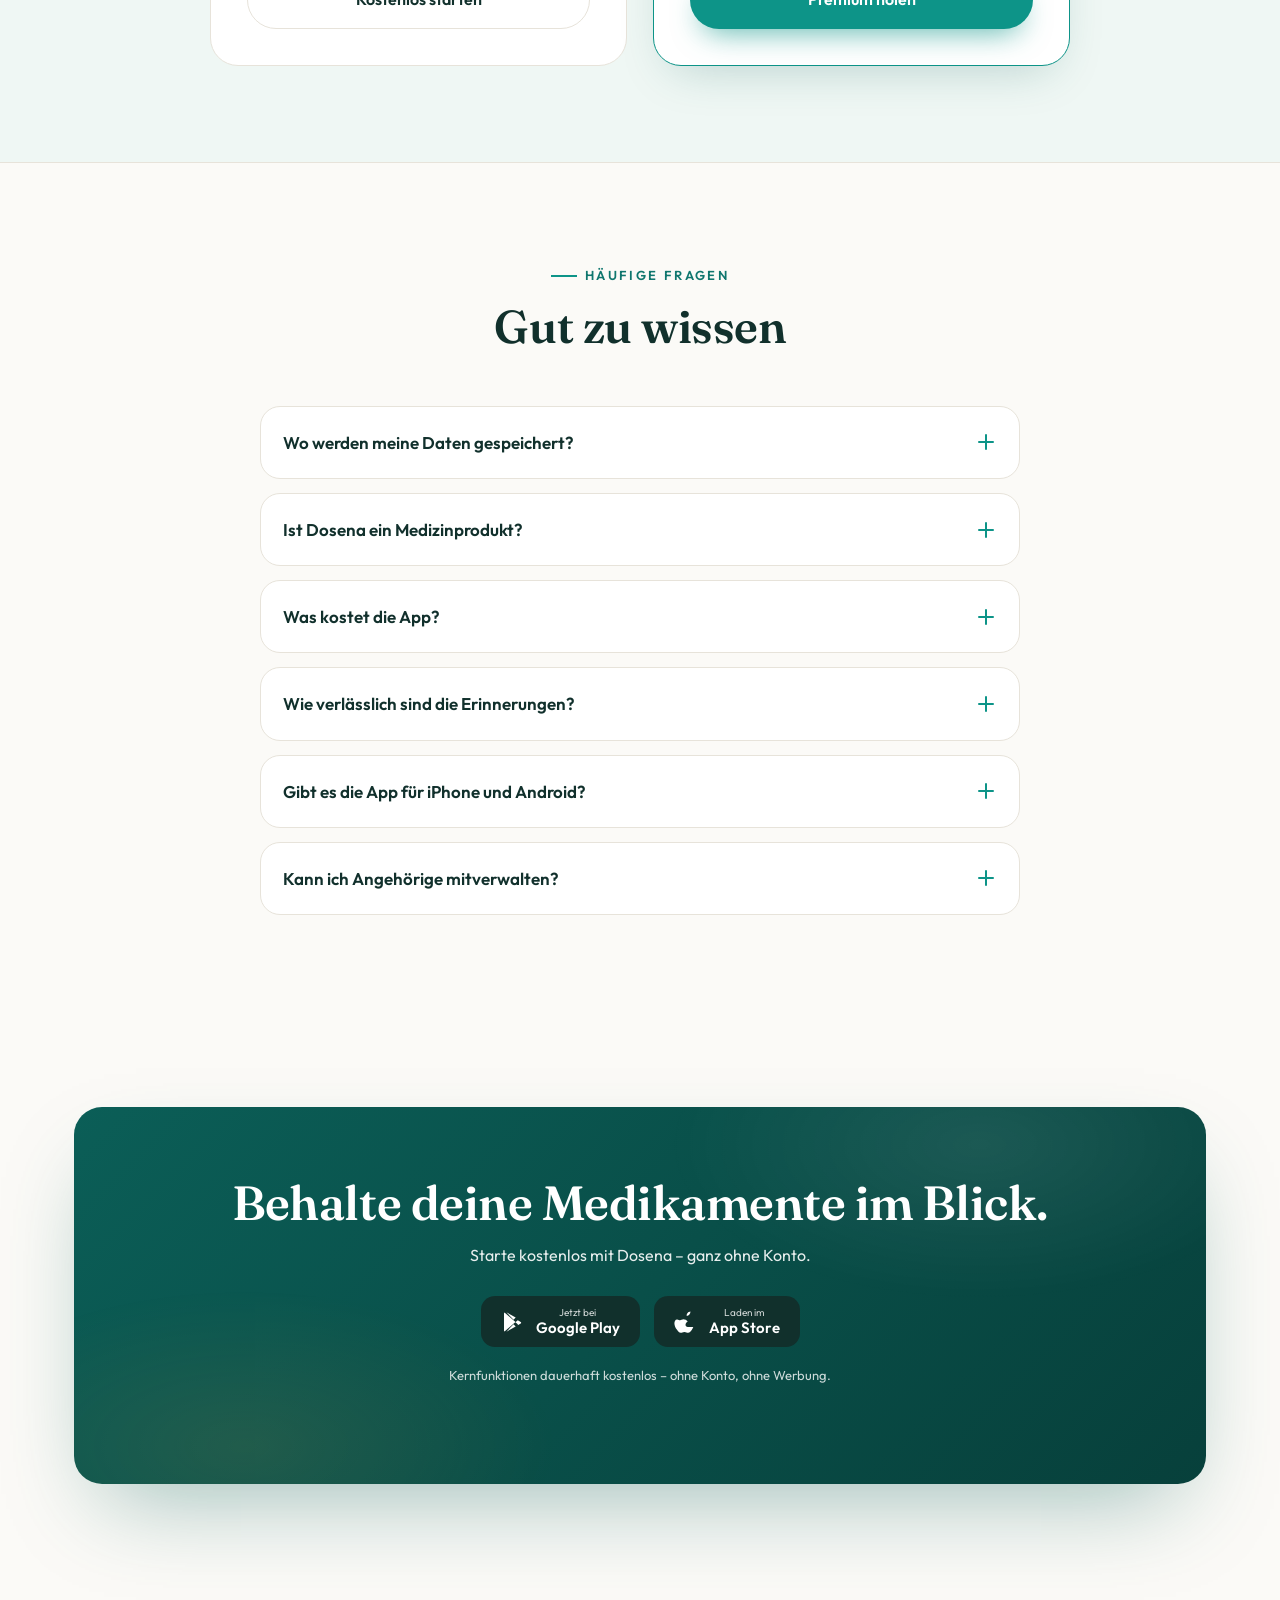
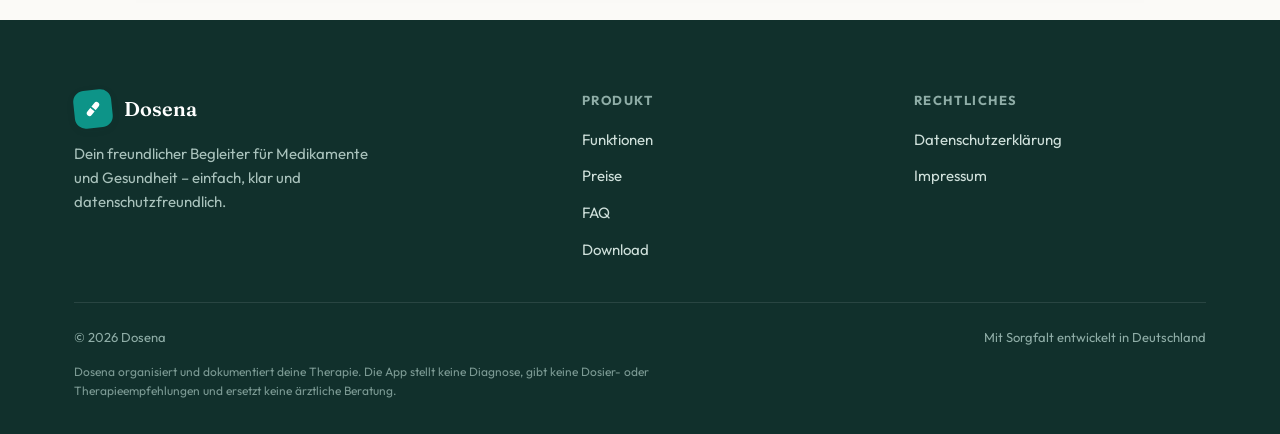
==== commit d3efb290: "Landingpage: keine Bewertungs- und Wirkungsaussagen Mockup ohne „stabil“/„stark“, Statistik ohne Que" ====
--- a/index.html
+++ b/index.html
@@ -57,8 +57,8 @@
         <div>Genommen ✓</div>
       </div>
       <div class="chip chip-3">
-        <span class="dot" style="background:rgba(226,160,63,.16);color:#b5781f"><svg viewBox="0 0 24 24" fill="none" stroke="currentColor" stroke-width="2"><path d="M3 17l6-6 4 4 7-7"/></svg></span>
-        <div>Blutdruck stabil</div>
+        <span class="dot" style="background:rgba(226,160,63,.16);color:#b5781f"><svg viewBox="0 0 24 24" fill="none" stroke="currentColor" stroke-width="2"><path d="M3 12h4l2 6 4-12 2 6h6"/></svg></span>
+        <div>Blutdruck eingetragen</div>
       </div>
 
       <div class="phone">
@@ -89,7 +89,7 @@
   <div class="wrap">
     <b><svg viewBox="0 0 24 24" fill="none" stroke="currentColor" stroke-width="2"><path d="M12 3l7 3v6c0 4-3 7-7 9-4-2-7-5-7-9V6l7-3z"/></svg> Ohne Konto, ohne Dosena-Server</b>
     <b><svg viewBox="0 0 24 24" fill="none" stroke="currentColor" stroke-width="2"><circle cx="12" cy="12" r="9"/><path d="M8 12l3 3 5-6"/></svg> Kein Tracking, keine Werbung</b>
-    <b><svg viewBox="0 0 24 24" fill="none" stroke="currentColor" stroke-width="2"><path d="M18 8a6 6 0 10-12 0c0 7-3 9-3 9h18s-3-2-3-9"/></svg> Erinnerungen zur festen Uhrzeit</b>
+    <b><svg viewBox="0 0 24 24" fill="none" stroke="currentColor" stroke-width="2"><path d="M18 8a6 6 0 10-12 0c0 7-3 9-3 9h18s-3-2-3-9"/></svg> Erinnerungen zur eingestellten Uhrzeit</b>
     <b><svg viewBox="0 0 24 24" fill="none" stroke="currentColor" stroke-width="2"><path d="M4 4h16v12H5.2L4 17.5z"/></svg> Auf Deutsch entwickelt</b>
   </div>
 </section>
@@ -98,12 +98,11 @@
 <section class="section" style="padding-bottom:40px;">
   <div class="wrap">
     <div class="stats">
-      <div class="stat reveal"><div class="num"><span data-count="50">0</span>%</div><div class="lbl">vergessen ihre Medikamente regelmäßig*</div></div>
+      <div class="stat reveal"><div class="num">0</div><div class="lbl">Tracker und Werbung</div></div>
       <div class="stat reveal" data-d="1"><div class="num">0 €</div><div class="lbl">Grundnutzung – Kernfunktionen gratis</div></div>
       <div class="stat reveal" data-d="2"><div class="num"><span data-count="5">0</span>+</div><div class="lbl">Bereiche von Plan bis Arzt-Report</div></div>
       <div class="stat reveal" data-d="3"><div class="num">2</div><div class="lbl">Plattformen – Android &amp; iOS</div></div>
     </div>
-    <p class="reveal" style="text-align:center;color:var(--ink-soft);font-size:12px;margin-top:16px;">*Therapietreue ist eine bekannte Herausforderung – Dosena hilft, dranzubleiben.</p>
   </div>
 </section>
 
@@ -112,7 +111,7 @@
   <div class="wrap">
     <div class="section-head center">
       <span class="eyebrow reveal">Funktionen</span>
-      <h2 class="reveal" data-d="1">Alles für deine Therapie – an einem Ort</h2>
+      <h2 class="reveal" data-d="1">Deine Medikamente organisiert – an einem Ort</h2>
       <p class="lead reveal" data-d="2">Von der täglichen Erinnerung bis zum fertigen Bericht für deinen Arzt.</p>
     </div>
     <div class="features">
@@ -175,7 +174,7 @@
       <div class="step reveal" data-d="2">
         <div class="circle">3</div>
         <h3>Überblick behalten</h3>
-        <p>Verlauf, Werte und Arzt-Report zeigen dir und deinem Arzt den Fortschritt.</p>
+        <p>Verlauf, Werte und Arzt-Report zeigen dir und deinem Arzt, was du eingetragen hast.</p>
       </div>
     </div>
   </div>
@@ -209,8 +208,8 @@
     <div class="show-row rev">
       <div class="show-text reveal">
         <span class="eyebrow">Werte-Tracking</span>
-        <h3>Werte verstehen, Trends erkennen</h3>
-        <p>Erfasse Blutdruck, Gewicht und mehr – schöne Graphen zeigen dir die Entwicklung über die Zeit.</p>
+        <h3>Werte festhalten, Verlauf ansehen</h3>
+        <p>Erfasse Blutdruck, Gewicht und mehr – übersichtliche Diagramme zeigen deine eingetragenen Werte im Zeitverlauf.</p>
         <ul class="show-list">
           <li><svg viewBox="0 0 24 24" fill="none" stroke="currentColor" stroke-width="2"><path d="M20 6L9 17l-5-5"/></svg> Mehrere Messwert-Typen</li>
           <li><svg viewBox="0 0 24 24" fill="none" stroke="currentColor" stroke-width="2"><path d="M20 6L9 17l-5-5"/></svg> Verlaufs-Graphen</li>
@@ -226,7 +225,7 @@
             <div class="b" style="height:62%"></div><div class="b" style="height:75%"></div>
             <div class="b" style="height:58%"></div>
           </div>
-          <div class="mini-row" style="border:0;padding-top:14px;"><div class="txt"><b>128 / 82 mmHg</b><small>Aktuellster Wert</small></div><span class="badge badge-ok">stabil</span></div>
+          <div class="mini-row" style="border:0;padding-top:14px;"><div class="txt"><b>128 / 82 mmHg</b><small>Zuletzt eingetragen</small></div></div>
         </div>
       </div>
     </div>
@@ -234,12 +233,12 @@
     <div class="show-row">
       <div class="show-text reveal">
         <span class="eyebrow">Verlauf</span>
-        <h3>Therapietreue sichtbar gemacht</h3>
-        <p>Der Kalender färbt jeden Tag nach deiner Einnahme – grün für alles geschafft, ein Blick genügt.</p>
+        <h3>Deine Einnahmen auf einen Blick</h3>
+        <p>Der Kalender färbt jeden Tag nach deiner Einnahme – grün, wenn alle geplanten Einnahmen bestätigt sind.</p>
         <ul class="show-list">
           <li><svg viewBox="0 0 24 24" fill="none" stroke="currentColor" stroke-width="2"><path d="M20 6L9 17l-5-5"/></svg> Monatsübersicht im Kalender</li>
           <li><svg viewBox="0 0 24 24" fill="none" stroke="currentColor" stroke-width="2"><path d="M20 6L9 17l-5-5"/></svg> Tages-Details auf Tippen</li>
-          <li><svg viewBox="0 0 24 24" fill="none" stroke="currentColor" stroke-width="2"><path d="M20 6L9 17l-5-5"/></svg> Motiviert, dranzubleiben</li>
+          <li><svg viewBox="0 0 24 24" fill="none" stroke="currentColor" stroke-width="2"><path d="M20 6L9 17l-5-5"/></svg> Offene und ausgelassene Einnahmen erkennen</li>
         </ul>
       </div>
       <div class="show-visual reveal" data-d="1">
@@ -251,7 +250,7 @@
             <i class="g"></i><i class="g"></i><i class="g"></i><i class="g"></i><i class="g"></i><i class="o"></i><i class="g"></i>
             <i class="g"></i><i></i><i></i><i></i><i></i><i></i><i></i>
           </div>
-          <div class="mini-row" style="border:0;padding-top:14px;"><div class="txt"><b>93 % Therapietreue</b><small>im laufenden Monat</small></div><span class="badge badge-ok">stark</span></div>
+          <div class="mini-row" style="border:0;padding-top:14px;"><div class="txt"><b>82 % bestätigt</b><small>Einnahmen im laufenden Monat</small></div></div>
         </div>
       </div>
     </div>
@@ -306,7 +305,7 @@
       <h2 class="reveal" data-d="1">Gut zu wissen</h2>
     </div>
     <div class="faq">
-      <details class="reveal"><summary>Wo werden meine Daten gespeichert?<span class="pl"></span></summary><p>Deine Gesundheitsdaten werden lokal auf deinem Gerät gespeichert. Es gibt keinen Dosena-Server und kein Konto – wir sehen deine Daten nicht. Nutzt du die Datensicherung von Google oder Apple (z. B. iCloud-Backup), sind die App-Daten darin enthalten; das steuerst du in den Einstellungen deines Geräts. Du kannst deine Daten jederzeit exportieren oder löschen.</p></details>
+      <details class="reveal"><summary>Wo werden meine Daten gespeichert?<span class="pl"></span></summary><p>Deine Gesundheitsdaten werden lokal auf deinem Gerät gespeichert. Es gibt keinen Dosena-Server und kein Konto – wir sehen deine Daten nicht. Nutzt du die Datensicherung von Google oder Apple (z. B. iCloud-Backup), können die App-Daten darin enthalten sein; das steuerst du in den Einstellungen deines Geräts. Ob diese Sicherung verschlüsselt ist, hängt von deinen Geräte- und Kontoeinstellungen ab – Details in der <a href="datenschutz.html">Datenschutzerklärung (Abschnitt 7)</a>. Du kannst deine Daten jederzeit exportieren oder löschen; Kopien in Gerätesicherungen verwaltest du in deinem Google- bzw. Apple-Konto.</p></details>
       <details class="reveal"><summary>Ist Dosena ein Medizinprodukt?<span class="pl"></span></summary><p>Nein. Dosena organisiert und dokumentiert deine Therapie, stellt aber keine Diagnose und gibt keine Dosier- oder Therapieempfehlungen. Die App ersetzt keine ärztliche Beratung.</p></details>
       <details class="reveal"><summary>Was kostet die App?<span class="pl"></span></summary><p>Die Kernfunktionen – Medikamentenplan, Erinnerungen und Heute-Übersicht – sind dauerhaft kostenlos. Premium (Verlauf, Werte, Arzt-Report, Notfallpass, Profile) gibt es für 1,99 €/Monat oder 14,99 €/Jahr.</p></details>
       <details class="reveal"><summary>Wie verlässlich sind die Erinnerungen?<span class="pl"></span></summary><p>Dosena plant die Erinnerungen als lokale Benachrichtigungen direkt auf deinem Gerät. Damit sie ankommen, müssen Benachrichtigungen für Dosena erlaubt sein. Fokus- oder Nicht-stören-Modi, Stummschaltung, Energiesparfunktionen und Herstellereinstellungen können Erinnerungen verzögern oder unterdrücken. Auf Android sollten exakte Alarme erlaubt und die Akku-Optimierung für Dosena deaktiviert sein. Dosena ist eine Erinnerungshilfe und kann nicht garantieren, dass jede Erinnerung zugestellt wird.</p></details>
@@ -320,8 +319,8 @@
 <section class="section" id="download">
   <div class="wrap">
     <div class="cta-band reveal">
-      <h2>Bleib deiner Gesundheit treu.</h2>
-      <p>Starte kostenlos mit Dosena – und behalte deine Medikamente ab heute mühelos im Blick.</p>
+      <h2>Behalte deine Medikamente im Blick.</h2>
+      <p>Starte kostenlos mit Dosena – ganz ohne Konto.</p>
       <div style="display:flex;gap:14px;justify-content:center;flex-wrap:wrap;position:relative;">
         <a class="store-badge" href="https://play.google.com/store/apps/details?id=com.dosena.app" target="_blank" rel="noopener"><svg viewBox="0 0 24 24" fill="currentColor"><path d="M3 20.5V3.5c0-.4.2-.7.5-.9l11 9.4-11 9.4c-.3-.2-.5-.5-.5-.9zM16.8 14.3l-2.4-2 2.4-2 2.9 1.7c.6.3.6 1.1 0 1.4l-2.9 1.9zM5.4 2.2l9.3 5.4-2.2 2.2L5.4 2.2zm0 19.6l7.1-7.6 2.2 2.2-9.3 5.4z"/></svg><span class="sb"><small>Jetzt bei</small><b>Google Play</b></span></a>
         <a class="store-badge" href="https://apps.apple.com/de/app/dosena-tabletten-erinnerung/id6783053211" target="_blank" rel="noopener"><svg viewBox="0 0 24 24" fill="currentColor"><path d="M16.4 1.6c.1 1-.3 2-1 2.8-.7.8-1.8 1.4-2.8 1.3-.1-1 .4-2 1-2.7.7-.8 1.9-1.3 2.8-1.4zM19.3 17c-.5 1.2-.8 1.7-1.4 2.7-.9 1.4-2.2 3.1-3.8 3.1-1.4 0-1.8-.9-3.7-.9s-2.3.9-3.7.9c-1.6 0-2.8-1.6-3.7-3C-.7 15.6-.2 9.6 3 9.4c1.3-.1 2.2.8 3.1.8.9 0 2.3-1 3.9-.8.7 0 2.5.3 3.7 2-3.2 1.8-2.7 6.1.6 5.6z"/></svg><span class="sb"><small>Laden im</small><b>App Store</b></span></a>
--- a/styles.css
+++ b/styles.css
@@ -338,6 +338,7 @@
 .faq summary .pl::after { width: 2px; height: 16px; top: 3px; left: 10px; transition: transform .3s; }
 .faq details[open] summary .pl::after { transform: rotate(90deg); opacity: 0; }
 .faq details p { padding: 0 0 20px; color: var(--ink-soft); }
+.faq details p a { color: var(--teal-700); text-decoration: underline; text-underline-offset: 2px; }
 
 /* CTA band */
 .cta-band { position: relative; overflow: hidden; border-radius: var(--radius-l); padding: 70px 40px; text-align: center;
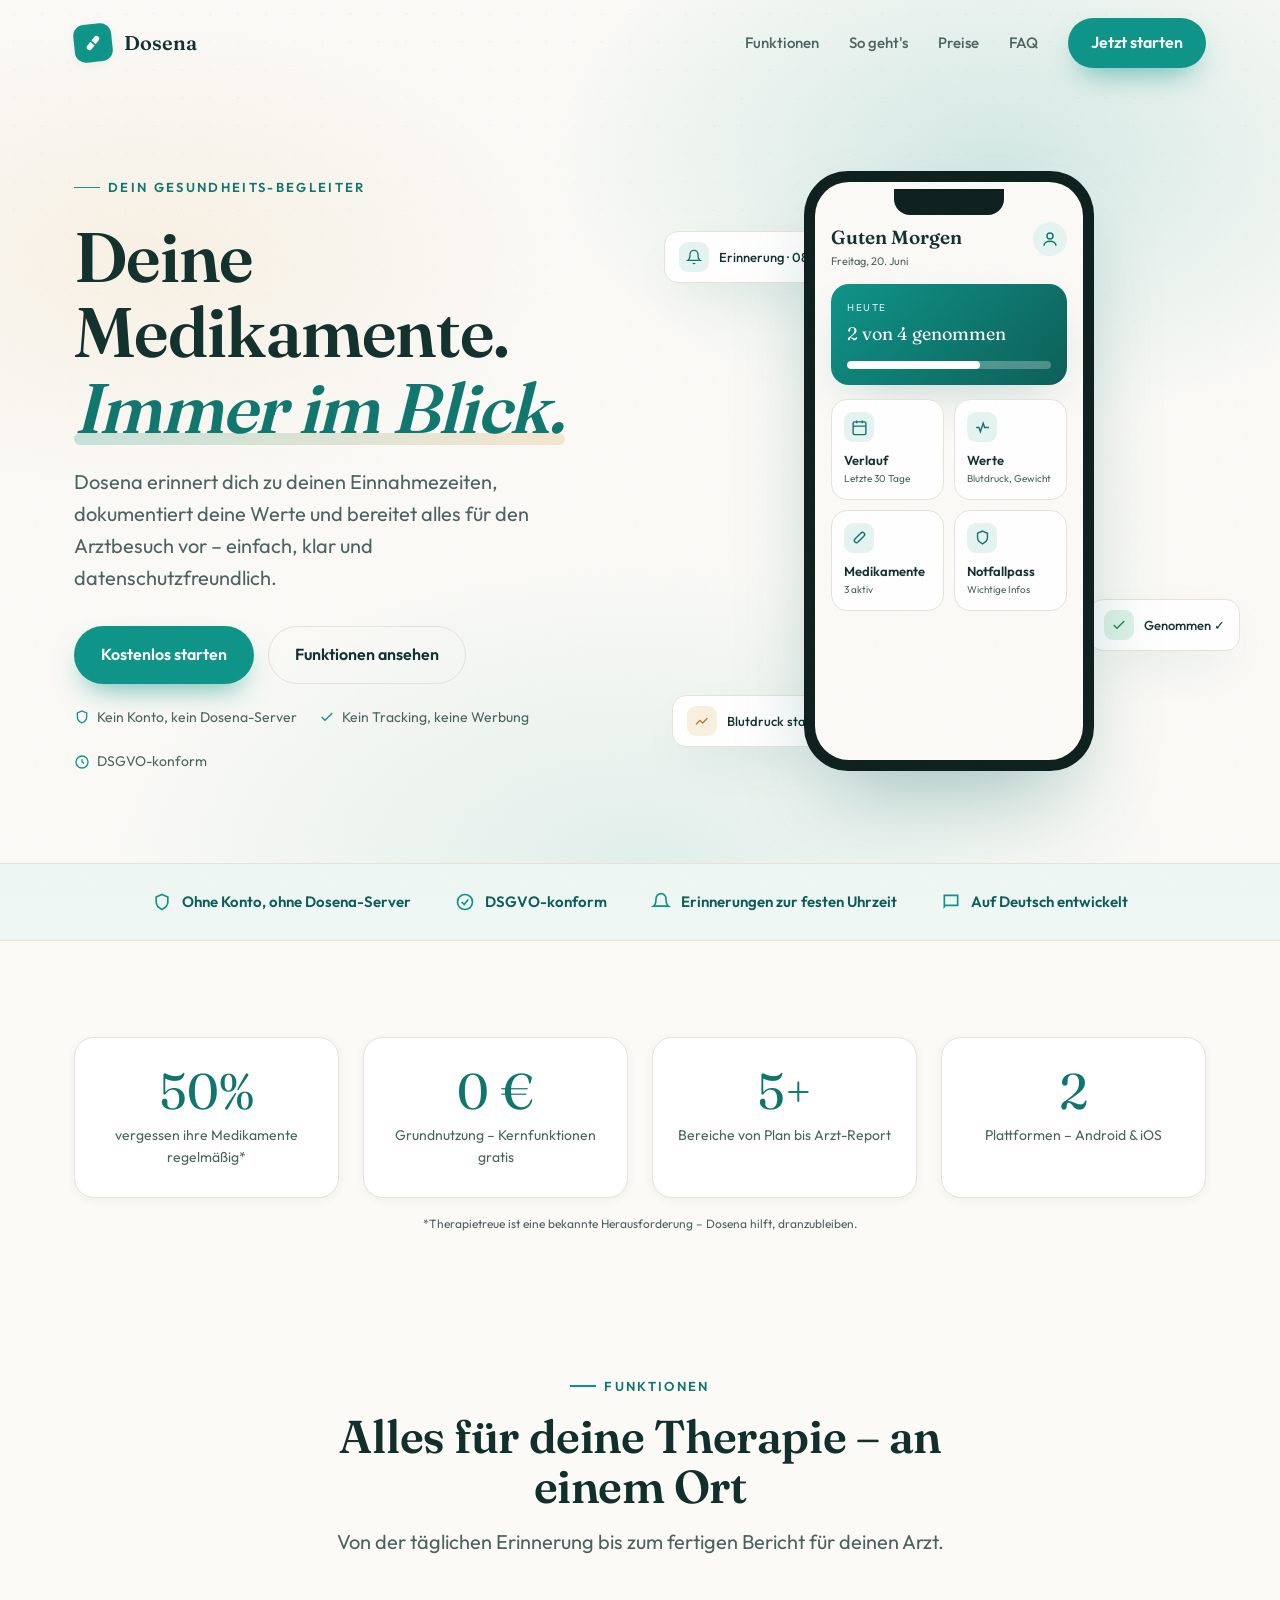
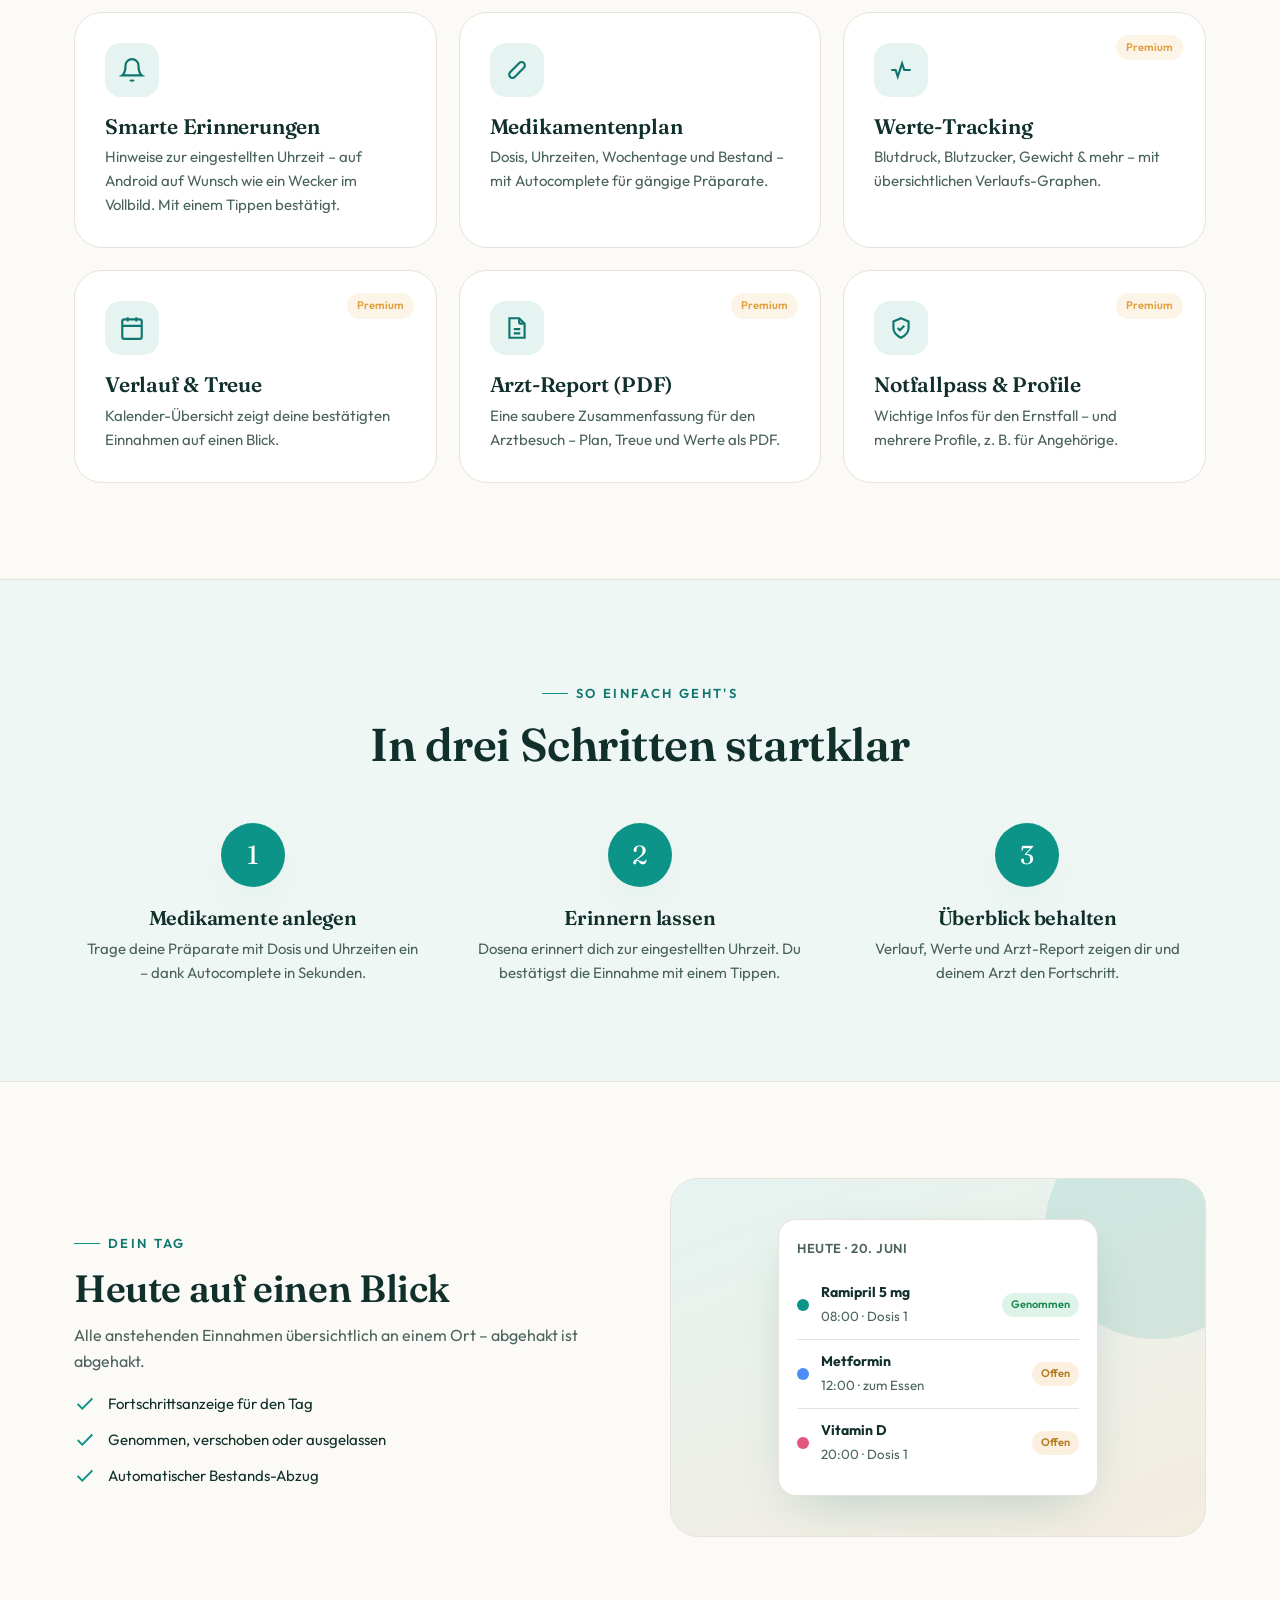
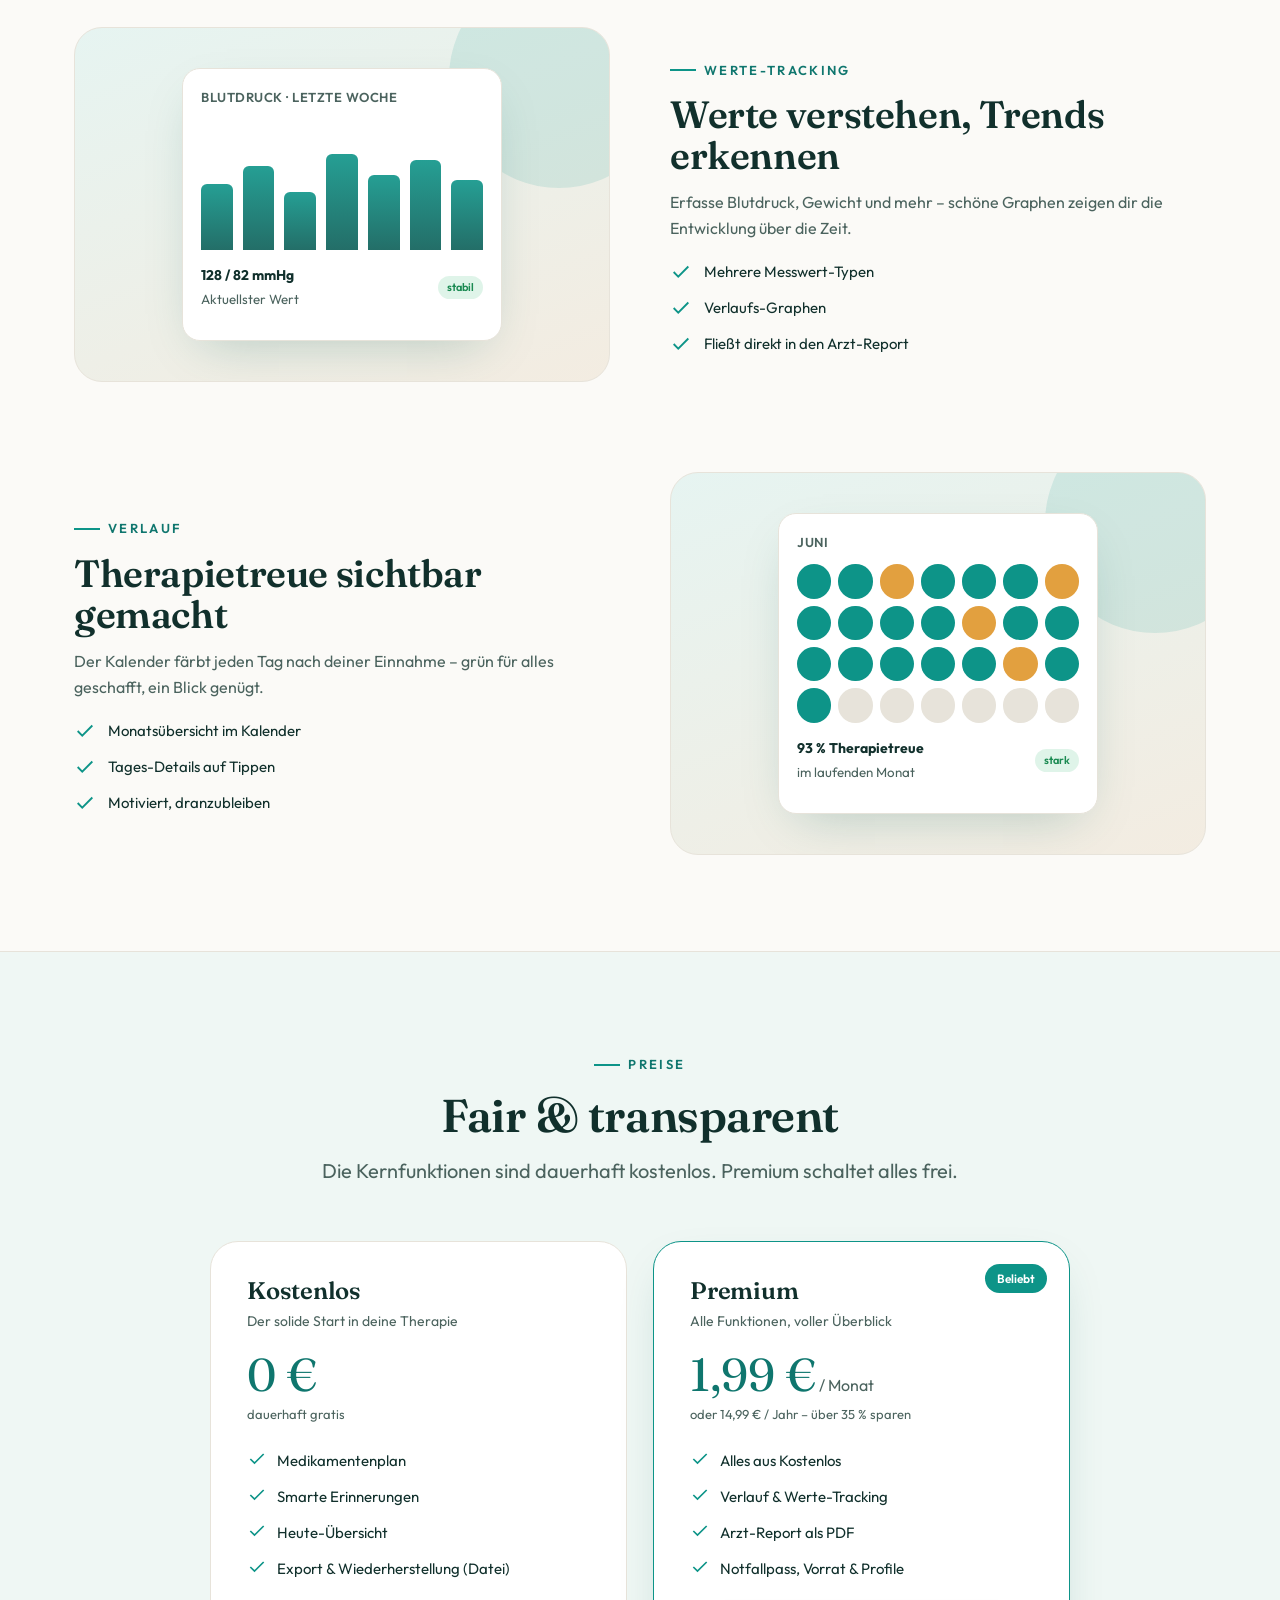
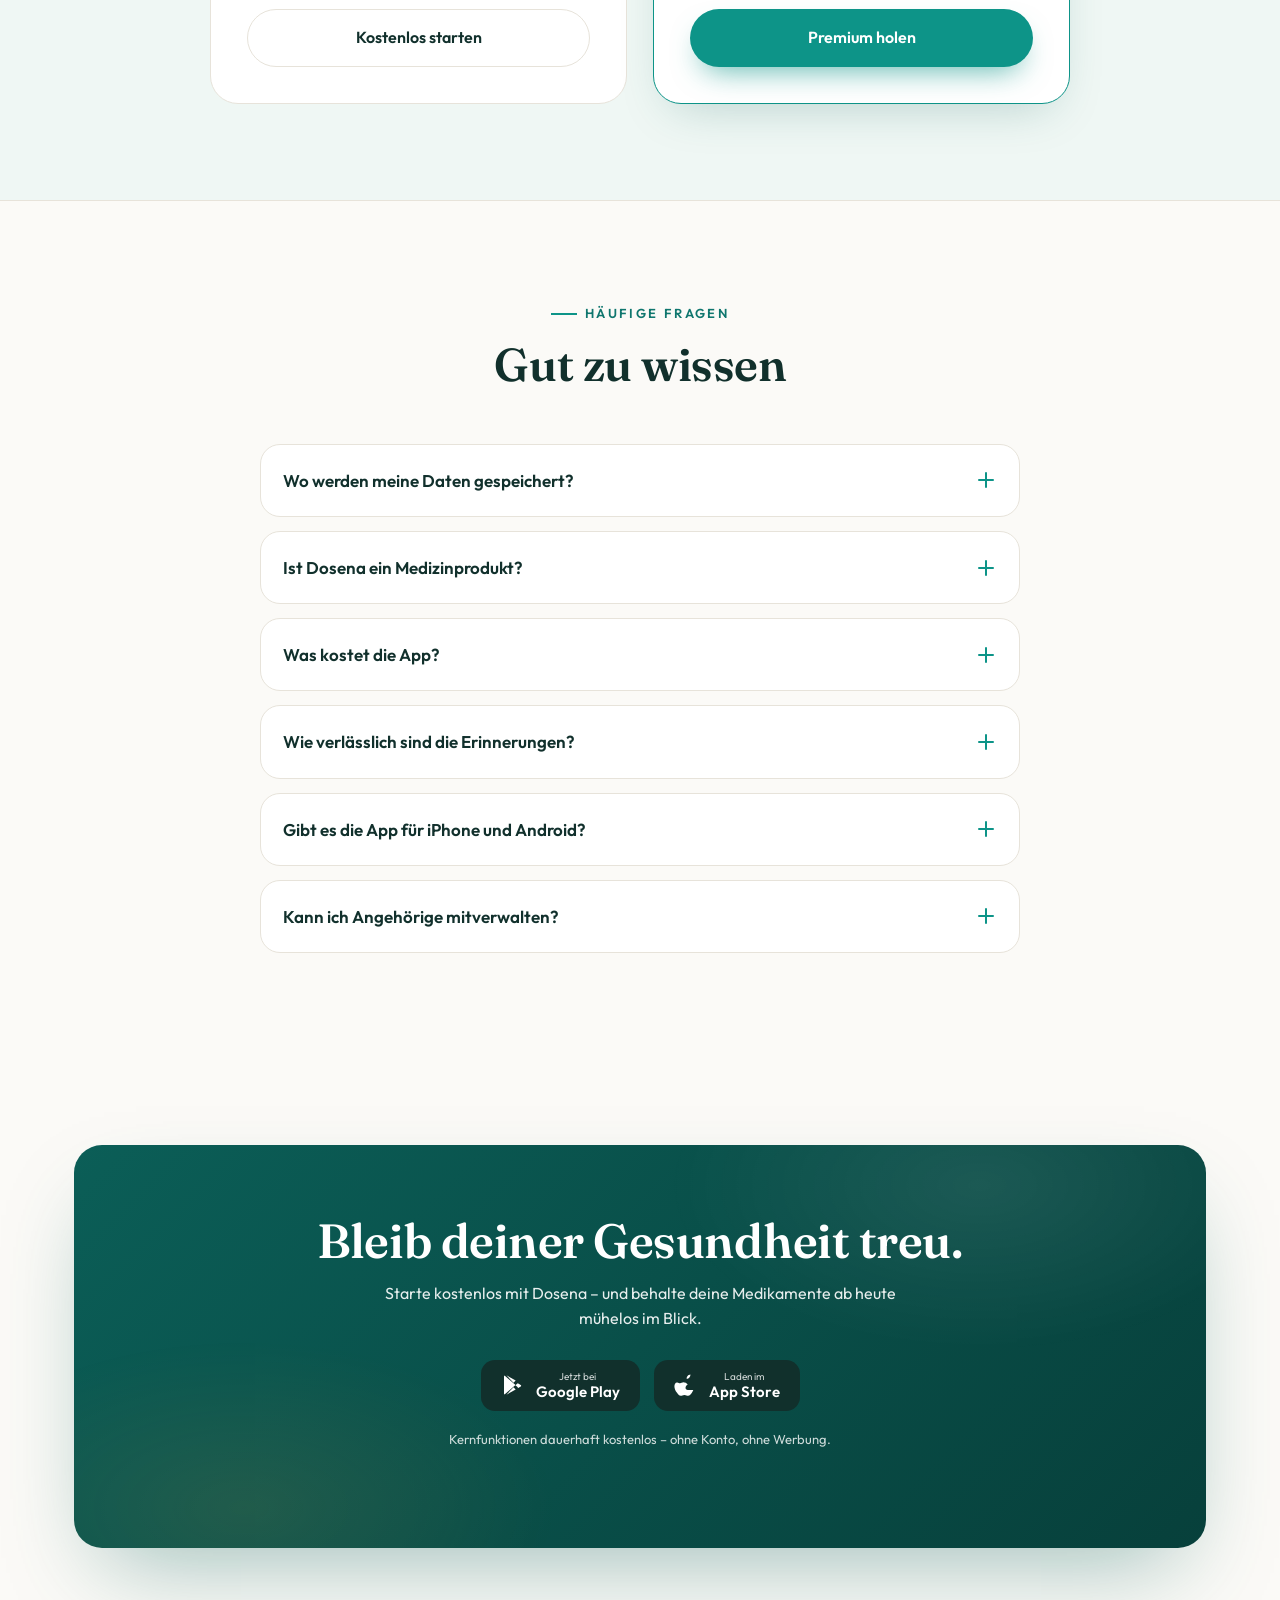
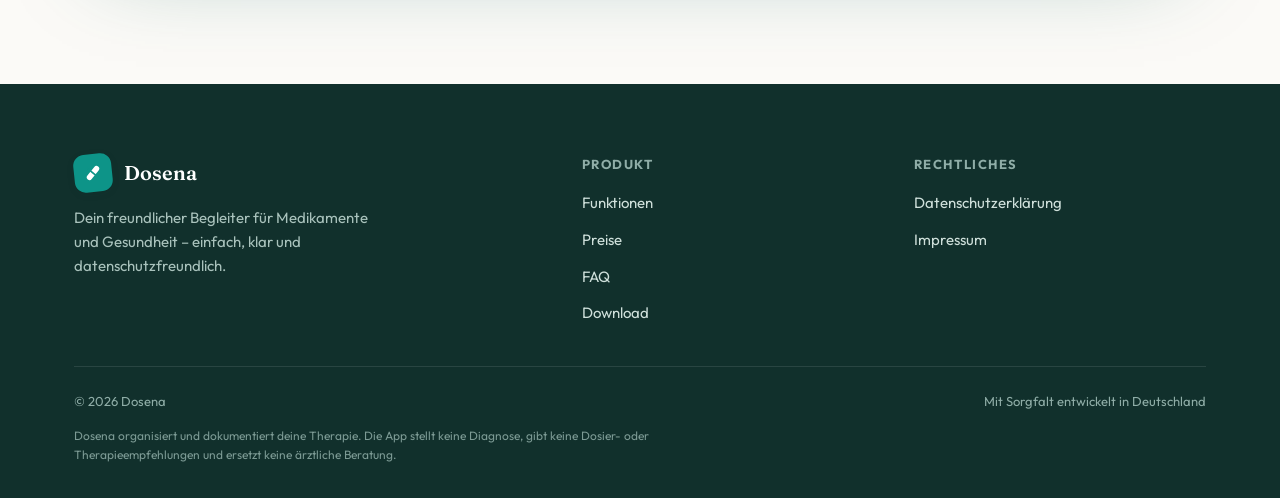
==== commit 344bb788: "Merge pull request #4 from cgrube2006-coder/docs/backup-offenlegung Datenschutzerklärung: Datensiche" ====
--- a/index.html
+++ b/index.html
@@ -43,6 +43,7 @@
       <div class="hero-trust reveal" data-d="4">
         <span><svg viewBox="0 0 24 24" fill="none" stroke="currentColor" stroke-width="2"><path d="M12 3l7 3v6c0 4-3 7-7 9-4-2-7-5-7-9V6l7-3z"/></svg> Kein Konto, kein Dosena-Server</span>
         <span><svg viewBox="0 0 24 24" fill="none" stroke="currentColor" stroke-width="2"><path d="M20 6L9 17l-5-5"/></svg> Kein Tracking, keine Werbung</span>
+        <span><svg viewBox="0 0 24 24" fill="none" stroke="currentColor" stroke-width="2"><circle cx="12" cy="12" r="9"/><path d="M12 8v4l3 2"/></svg> DSGVO-konform</span>
       </div>
     </div>
 
@@ -57,8 +58,8 @@
         <div>Genommen ✓</div>
       </div>
       <div class="chip chip-3">
-        <span class="dot" style="background:rgba(226,160,63,.16);color:#b5781f"><svg viewBox="0 0 24 24" fill="none" stroke="currentColor" stroke-width="2"><path d="M3 12h4l2 6 4-12 2 6h6"/></svg></span>
-        <div>Blutdruck eingetragen</div>
+        <span class="dot" style="background:rgba(226,160,63,.16);color:#b5781f"><svg viewBox="0 0 24 24" fill="none" stroke="currentColor" stroke-width="2"><path d="M3 17l6-6 4 4 7-7"/></svg></span>
+        <div>Blutdruck stabil</div>
       </div>
 
       <div class="phone">
@@ -88,8 +89,8 @@
 <section class="trust">
   <div class="wrap">
     <b><svg viewBox="0 0 24 24" fill="none" stroke="currentColor" stroke-width="2"><path d="M12 3l7 3v6c0 4-3 7-7 9-4-2-7-5-7-9V6l7-3z"/></svg> Ohne Konto, ohne Dosena-Server</b>
-    <b><svg viewBox="0 0 24 24" fill="none" stroke="currentColor" stroke-width="2"><circle cx="12" cy="12" r="9"/><path d="M8 12l3 3 5-6"/></svg> Kein Tracking, keine Werbung</b>
-    <b><svg viewBox="0 0 24 24" fill="none" stroke="currentColor" stroke-width="2"><path d="M18 8a6 6 0 10-12 0c0 7-3 9-3 9h18s-3-2-3-9"/></svg> Erinnerungen zur eingestellten Uhrzeit</b>
+    <b><svg viewBox="0 0 24 24" fill="none" stroke="currentColor" stroke-width="2"><circle cx="12" cy="12" r="9"/><path d="M8 12l3 3 5-6"/></svg> DSGVO-konform</b>
+    <b><svg viewBox="0 0 24 24" fill="none" stroke="currentColor" stroke-width="2"><path d="M18 8a6 6 0 10-12 0c0 7-3 9-3 9h18s-3-2-3-9"/></svg> Erinnerungen zur festen Uhrzeit</b>
     <b><svg viewBox="0 0 24 24" fill="none" stroke="currentColor" stroke-width="2"><path d="M4 4h16v12H5.2L4 17.5z"/></svg> Auf Deutsch entwickelt</b>
   </div>
 </section>
@@ -98,11 +99,12 @@
 <section class="section" style="padding-bottom:40px;">
   <div class="wrap">
     <div class="stats">
-      <div class="stat reveal"><div class="num">0</div><div class="lbl">Tracker und Werbung</div></div>
+      <div class="stat reveal"><div class="num"><span data-count="50">0</span>%</div><div class="lbl">vergessen ihre Medikamente regelmäßig*</div></div>
       <div class="stat reveal" data-d="1"><div class="num">0 €</div><div class="lbl">Grundnutzung – Kernfunktionen gratis</div></div>
       <div class="stat reveal" data-d="2"><div class="num"><span data-count="5">0</span>+</div><div class="lbl">Bereiche von Plan bis Arzt-Report</div></div>
       <div class="stat reveal" data-d="3"><div class="num">2</div><div class="lbl">Plattformen – Android &amp; iOS</div></div>
     </div>
+    <p class="reveal" style="text-align:center;color:var(--ink-soft);font-size:12px;margin-top:16px;">*Therapietreue ist eine bekannte Herausforderung – Dosena hilft, dranzubleiben.</p>
   </div>
 </section>
 
@@ -111,7 +113,7 @@
   <div class="wrap">
     <div class="section-head center">
       <span class="eyebrow reveal">Funktionen</span>
-      <h2 class="reveal" data-d="1">Deine Medikamente organisiert – an einem Ort</h2>
+      <h2 class="reveal" data-d="1">Alles für deine Therapie – an einem Ort</h2>
       <p class="lead reveal" data-d="2">Von der täglichen Erinnerung bis zum fertigen Bericht für deinen Arzt.</p>
     </div>
     <div class="features">
@@ -174,7 +176,7 @@
       <div class="step reveal" data-d="2">
         <div class="circle">3</div>
         <h3>Überblick behalten</h3>
-        <p>Verlauf, Werte und Arzt-Report zeigen dir und deinem Arzt, was du eingetragen hast.</p>
+        <p>Verlauf, Werte und Arzt-Report zeigen dir und deinem Arzt den Fortschritt.</p>
       </div>
     </div>
   </div>
@@ -208,8 +210,8 @@
     <div class="show-row rev">
       <div class="show-text reveal">
         <span class="eyebrow">Werte-Tracking</span>
-        <h3>Werte festhalten, Verlauf ansehen</h3>
-        <p>Erfasse Blutdruck, Gewicht und mehr – übersichtliche Diagramme zeigen deine eingetragenen Werte im Zeitverlauf.</p>
+        <h3>Werte verstehen, Trends erkennen</h3>
+        <p>Erfasse Blutdruck, Gewicht und mehr – schöne Graphen zeigen dir die Entwicklung über die Zeit.</p>
         <ul class="show-list">
           <li><svg viewBox="0 0 24 24" fill="none" stroke="currentColor" stroke-width="2"><path d="M20 6L9 17l-5-5"/></svg> Mehrere Messwert-Typen</li>
           <li><svg viewBox="0 0 24 24" fill="none" stroke="currentColor" stroke-width="2"><path d="M20 6L9 17l-5-5"/></svg> Verlaufs-Graphen</li>
@@ -225,7 +227,7 @@
             <div class="b" style="height:62%"></div><div class="b" style="height:75%"></div>
             <div class="b" style="height:58%"></div>
           </div>
-          <div class="mini-row" style="border:0;padding-top:14px;"><div class="txt"><b>128 / 82 mmHg</b><small>Zuletzt eingetragen</small></div></div>
+          <div class="mini-row" style="border:0;padding-top:14px;"><div class="txt"><b>128 / 82 mmHg</b><small>Aktuellster Wert</small></div><span class="badge badge-ok">stabil</span></div>
         </div>
       </div>
     </div>
@@ -233,12 +235,12 @@
     <div class="show-row">
       <div class="show-text reveal">
         <span class="eyebrow">Verlauf</span>
-        <h3>Deine Einnahmen auf einen Blick</h3>
-        <p>Der Kalender färbt jeden Tag nach deiner Einnahme – grün, wenn alle geplanten Einnahmen bestätigt sind.</p>
+        <h3>Therapietreue sichtbar gemacht</h3>
+        <p>Der Kalender färbt jeden Tag nach deiner Einnahme – grün für alles geschafft, ein Blick genügt.</p>
         <ul class="show-list">
           <li><svg viewBox="0 0 24 24" fill="none" stroke="currentColor" stroke-width="2"><path d="M20 6L9 17l-5-5"/></svg> Monatsübersicht im Kalender</li>
           <li><svg viewBox="0 0 24 24" fill="none" stroke="currentColor" stroke-width="2"><path d="M20 6L9 17l-5-5"/></svg> Tages-Details auf Tippen</li>
-          <li><svg viewBox="0 0 24 24" fill="none" stroke="currentColor" stroke-width="2"><path d="M20 6L9 17l-5-5"/></svg> Offene und ausgelassene Einnahmen erkennen</li>
+          <li><svg viewBox="0 0 24 24" fill="none" stroke="currentColor" stroke-width="2"><path d="M20 6L9 17l-5-5"/></svg> Motiviert, dranzubleiben</li>
         </ul>
       </div>
       <div class="show-visual reveal" data-d="1">
@@ -250,7 +252,7 @@
             <i class="g"></i><i class="g"></i><i class="g"></i><i class="g"></i><i class="g"></i><i class="o"></i><i class="g"></i>
             <i class="g"></i><i></i><i></i><i></i><i></i><i></i><i></i>
           </div>
-          <div class="mini-row" style="border:0;padding-top:14px;"><div class="txt"><b>82 % bestätigt</b><small>Einnahmen im laufenden Monat</small></div></div>
+          <div class="mini-row" style="border:0;padding-top:14px;"><div class="txt"><b>93 % Therapietreue</b><small>im laufenden Monat</small></div><span class="badge badge-ok">stark</span></div>
         </div>
       </div>
     </div>
@@ -305,7 +307,7 @@
       <h2 class="reveal" data-d="1">Gut zu wissen</h2>
     </div>
     <div class="faq">
-      <details class="reveal"><summary>Wo werden meine Daten gespeichert?<span class="pl"></span></summary><p>Deine Gesundheitsdaten werden lokal auf deinem Gerät gespeichert. Es gibt keinen Dosena-Server und kein Konto – wir sehen deine Daten nicht. Nutzt du die Datensicherung von Google oder Apple (z. B. iCloud-Backup), können die App-Daten darin enthalten sein; das steuerst du in den Einstellungen deines Geräts. Ob diese Sicherung verschlüsselt ist, hängt von deinen Geräte- und Kontoeinstellungen ab – Details in der <a href="datenschutz.html">Datenschutzerklärung (Abschnitt 7)</a>. Du kannst deine Daten jederzeit exportieren oder löschen; Kopien in Gerätesicherungen verwaltest du in deinem Google- bzw. Apple-Konto.</p></details>
+      <details class="reveal"><summary>Wo werden meine Daten gespeichert?<span class="pl"></span></summary><p>Deine Gesundheitsdaten werden lokal auf deinem Gerät gespeichert. Es gibt keinen Dosena-Server und kein Konto – wir sehen deine Daten nicht. Nutzt du die Datensicherung von Google oder Apple (z. B. iCloud-Backup), sind die App-Daten darin enthalten; das steuerst du in den Einstellungen deines Geräts. Du kannst deine Daten jederzeit exportieren oder löschen.</p></details>
       <details class="reveal"><summary>Ist Dosena ein Medizinprodukt?<span class="pl"></span></summary><p>Nein. Dosena organisiert und dokumentiert deine Therapie, stellt aber keine Diagnose und gibt keine Dosier- oder Therapieempfehlungen. Die App ersetzt keine ärztliche Beratung.</p></details>
       <details class="reveal"><summary>Was kostet die App?<span class="pl"></span></summary><p>Die Kernfunktionen – Medikamentenplan, Erinnerungen und Heute-Übersicht – sind dauerhaft kostenlos. Premium (Verlauf, Werte, Arzt-Report, Notfallpass, Profile) gibt es für 1,99 €/Monat oder 14,99 €/Jahr.</p></details>
       <details class="reveal"><summary>Wie verlässlich sind die Erinnerungen?<span class="pl"></span></summary><p>Dosena plant die Erinnerungen als lokale Benachrichtigungen direkt auf deinem Gerät. Damit sie ankommen, müssen Benachrichtigungen für Dosena erlaubt sein. Fokus- oder Nicht-stören-Modi, Stummschaltung, Energiesparfunktionen und Herstellereinstellungen können Erinnerungen verzögern oder unterdrücken. Auf Android sollten exakte Alarme erlaubt und die Akku-Optimierung für Dosena deaktiviert sein. Dosena ist eine Erinnerungshilfe und kann nicht garantieren, dass jede Erinnerung zugestellt wird.</p></details>
@@ -319,8 +321,8 @@
 <section class="section" id="download">
   <div class="wrap">
     <div class="cta-band reveal">
-      <h2>Behalte deine Medikamente im Blick.</h2>
-      <p>Starte kostenlos mit Dosena – ganz ohne Konto.</p>
+      <h2>Bleib deiner Gesundheit treu.</h2>
+      <p>Starte kostenlos mit Dosena – und behalte deine Medikamente ab heute mühelos im Blick.</p>
       <div style="display:flex;gap:14px;justify-content:center;flex-wrap:wrap;position:relative;">
         <a class="store-badge" href="https://play.google.com/store/apps/details?id=com.dosena.app" target="_blank" rel="noopener"><svg viewBox="0 0 24 24" fill="currentColor"><path d="M3 20.5V3.5c0-.4.2-.7.5-.9l11 9.4-11 9.4c-.3-.2-.5-.5-.5-.9zM16.8 14.3l-2.4-2 2.4-2 2.9 1.7c.6.3.6 1.1 0 1.4l-2.9 1.9zM5.4 2.2l9.3 5.4-2.2 2.2L5.4 2.2zm0 19.6l7.1-7.6 2.2 2.2-9.3 5.4z"/></svg><span class="sb"><small>Jetzt bei</small><b>Google Play</b></span></a>
         <a class="store-badge" href="https://apps.apple.com/de/app/dosena-tabletten-erinnerung/id6783053211" target="_blank" rel="noopener"><svg viewBox="0 0 24 24" fill="currentColor"><path d="M16.4 1.6c.1 1-.3 2-1 2.8-.7.8-1.8 1.4-2.8 1.3-.1-1 .4-2 1-2.7.7-.8 1.9-1.3 2.8-1.4zM19.3 17c-.5 1.2-.8 1.7-1.4 2.7-.9 1.4-2.2 3.1-3.8 3.1-1.4 0-1.8-.9-3.7-.9s-2.3.9-3.7.9c-1.6 0-2.8-1.6-3.7-3C-.7 15.6-.2 9.6 3 9.4c1.3-.1 2.2.8 3.1.8.9 0 2.3-1 3.9-.8.7 0 2.5.3 3.7 2-3.2 1.8-2.7 6.1.6 5.6z"/></svg><span class="sb"><small>Laden im</small><b>App Store</b></span></a>
--- a/styles.css
+++ b/styles.css
@@ -338,7 +338,6 @@
 .faq summary .pl::after { width: 2px; height: 16px; top: 3px; left: 10px; transition: transform .3s; }
 .faq details[open] summary .pl::after { transform: rotate(90deg); opacity: 0; }
 .faq details p { padding: 0 0 20px; color: var(--ink-soft); }
-.faq details p a { color: var(--teal-700); text-decoration: underline; text-underline-offset: 2px; }
 
 /* CTA band */
 .cta-band { position: relative; overflow: hidden; border-radius: var(--radius-l); padding: 70px 40px; text-align: center;
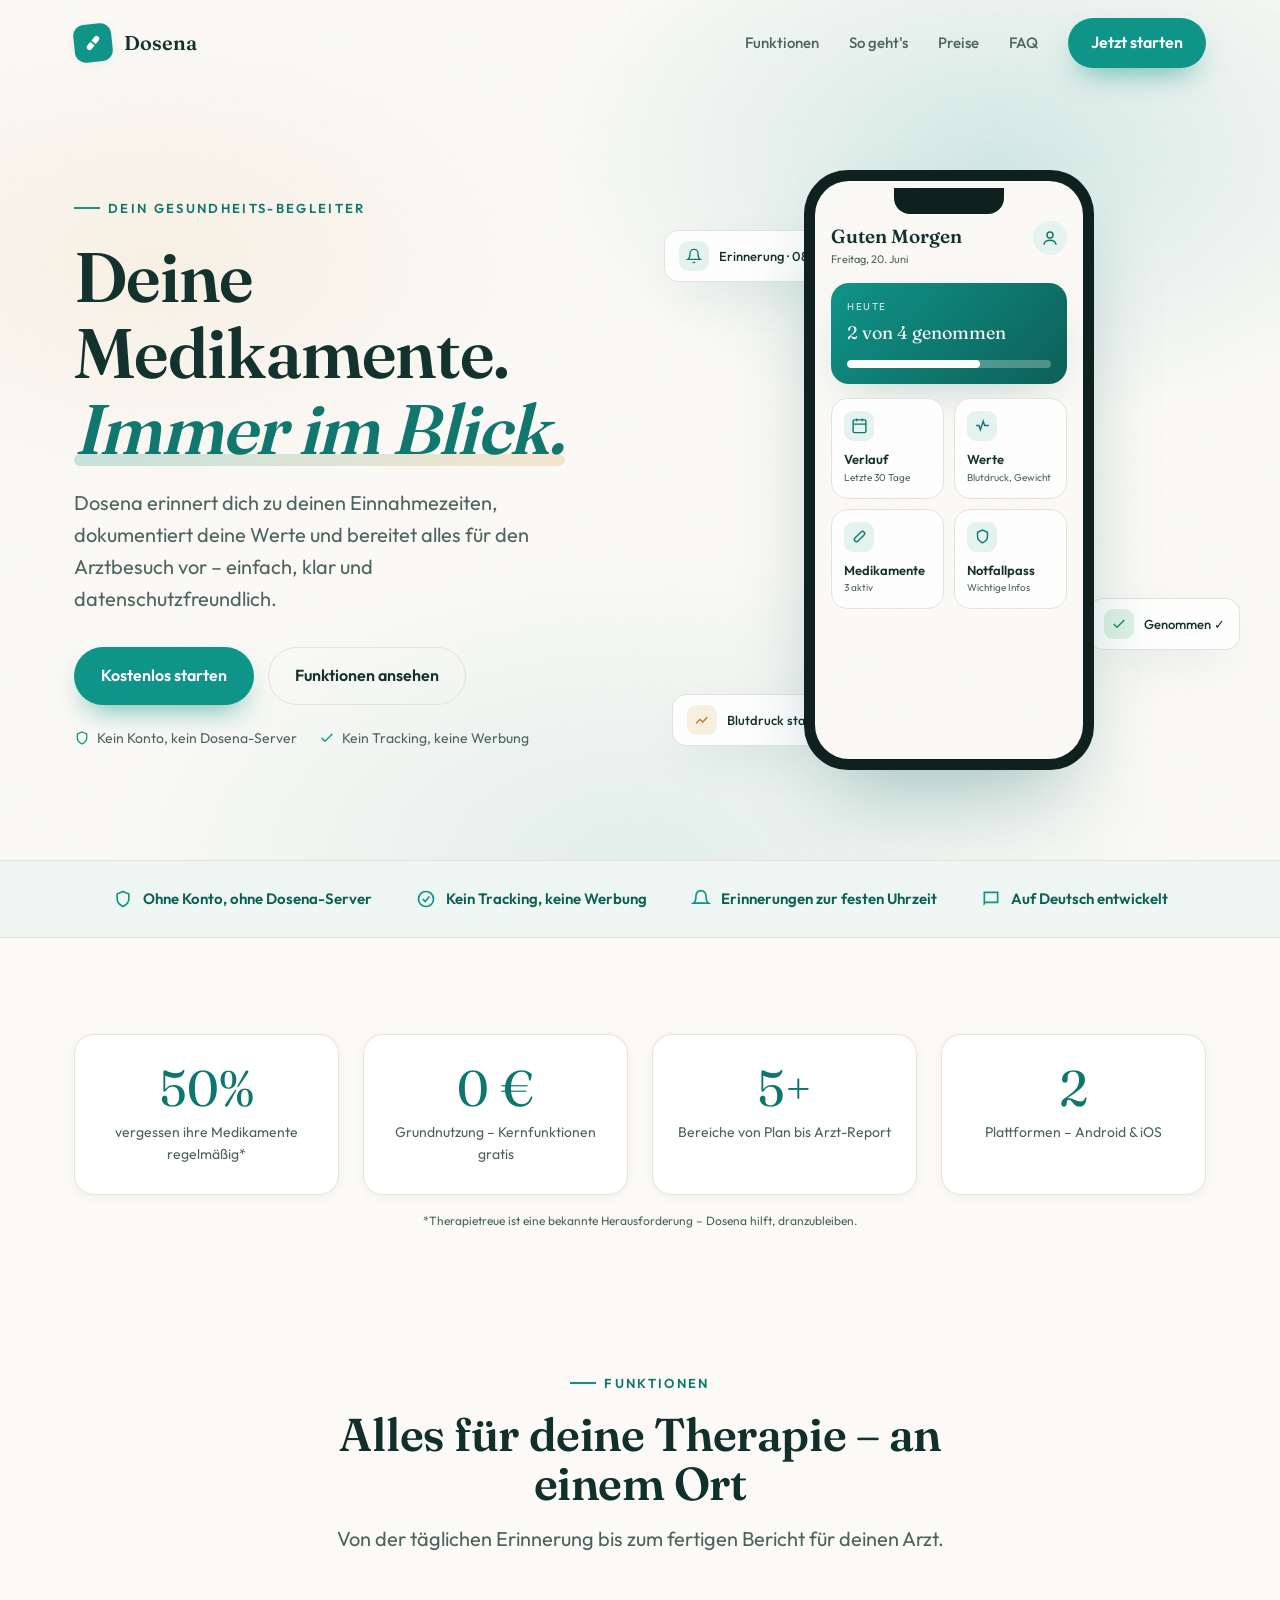
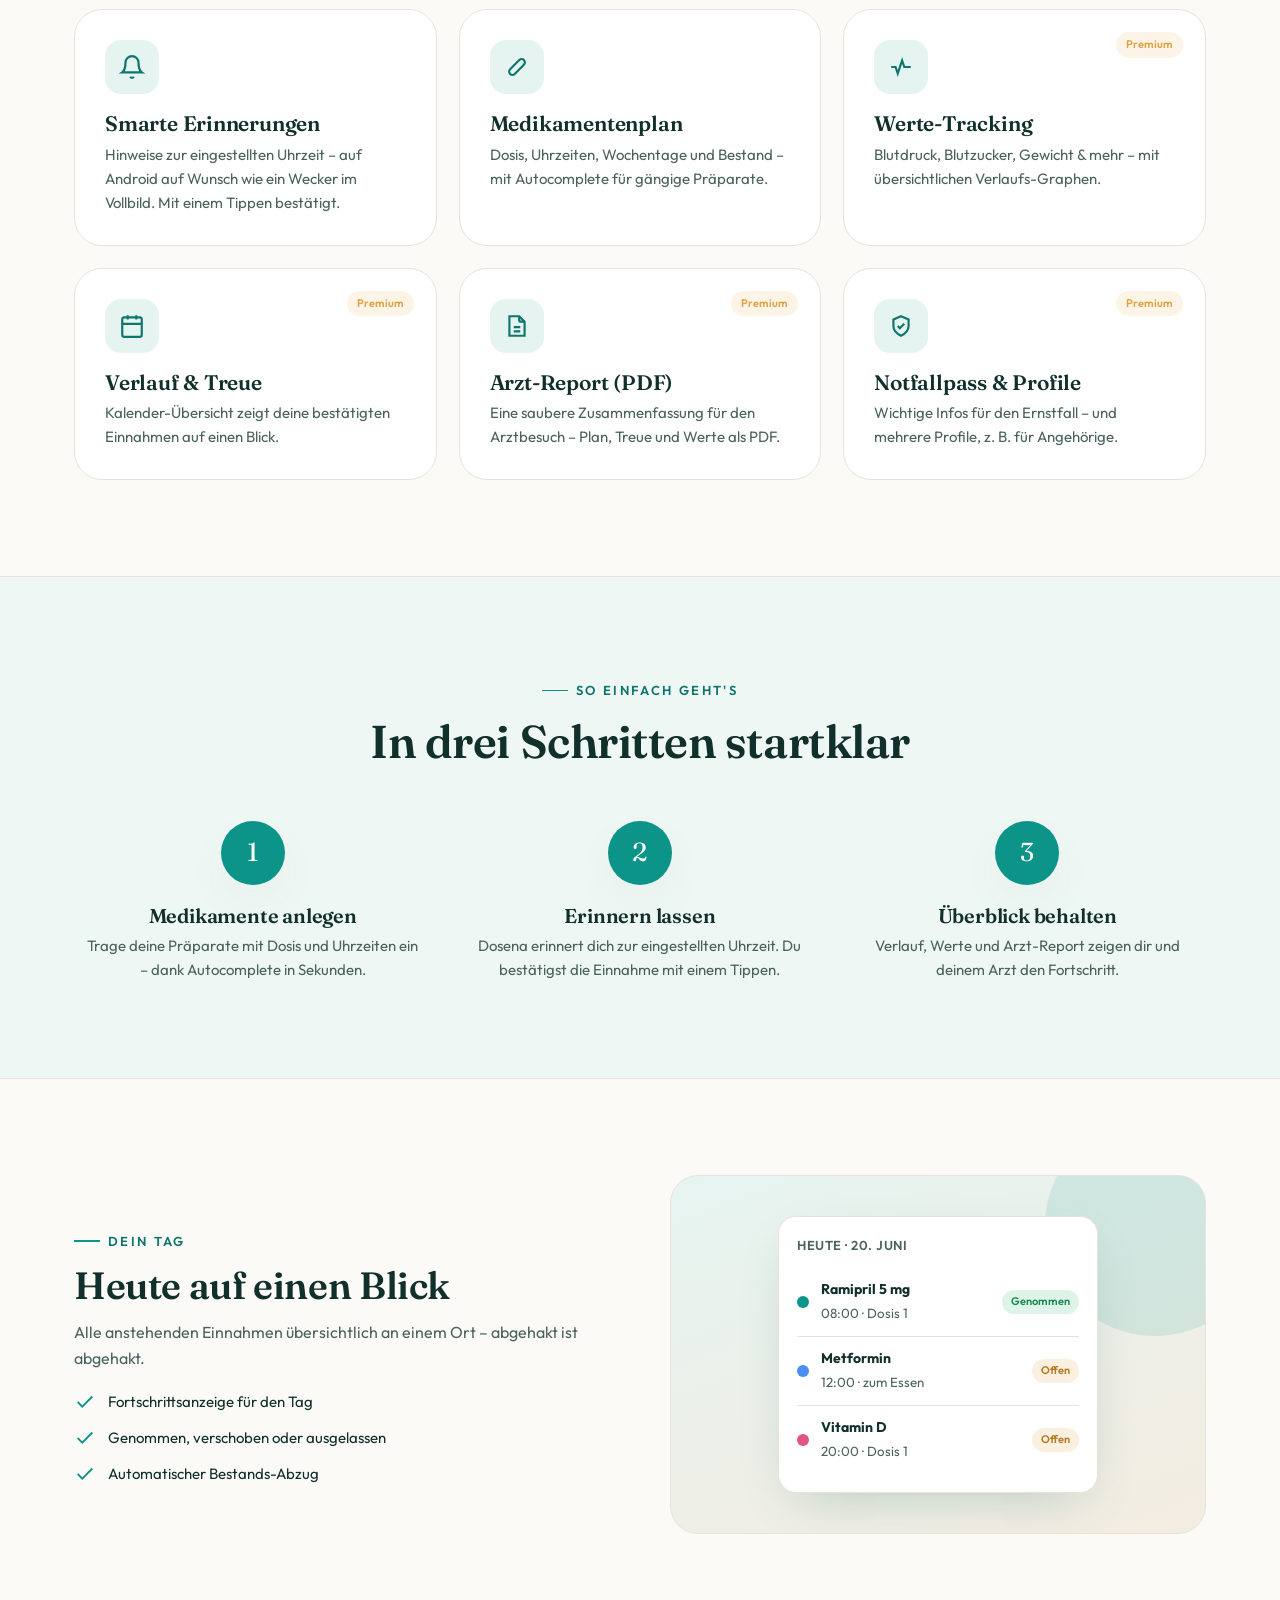
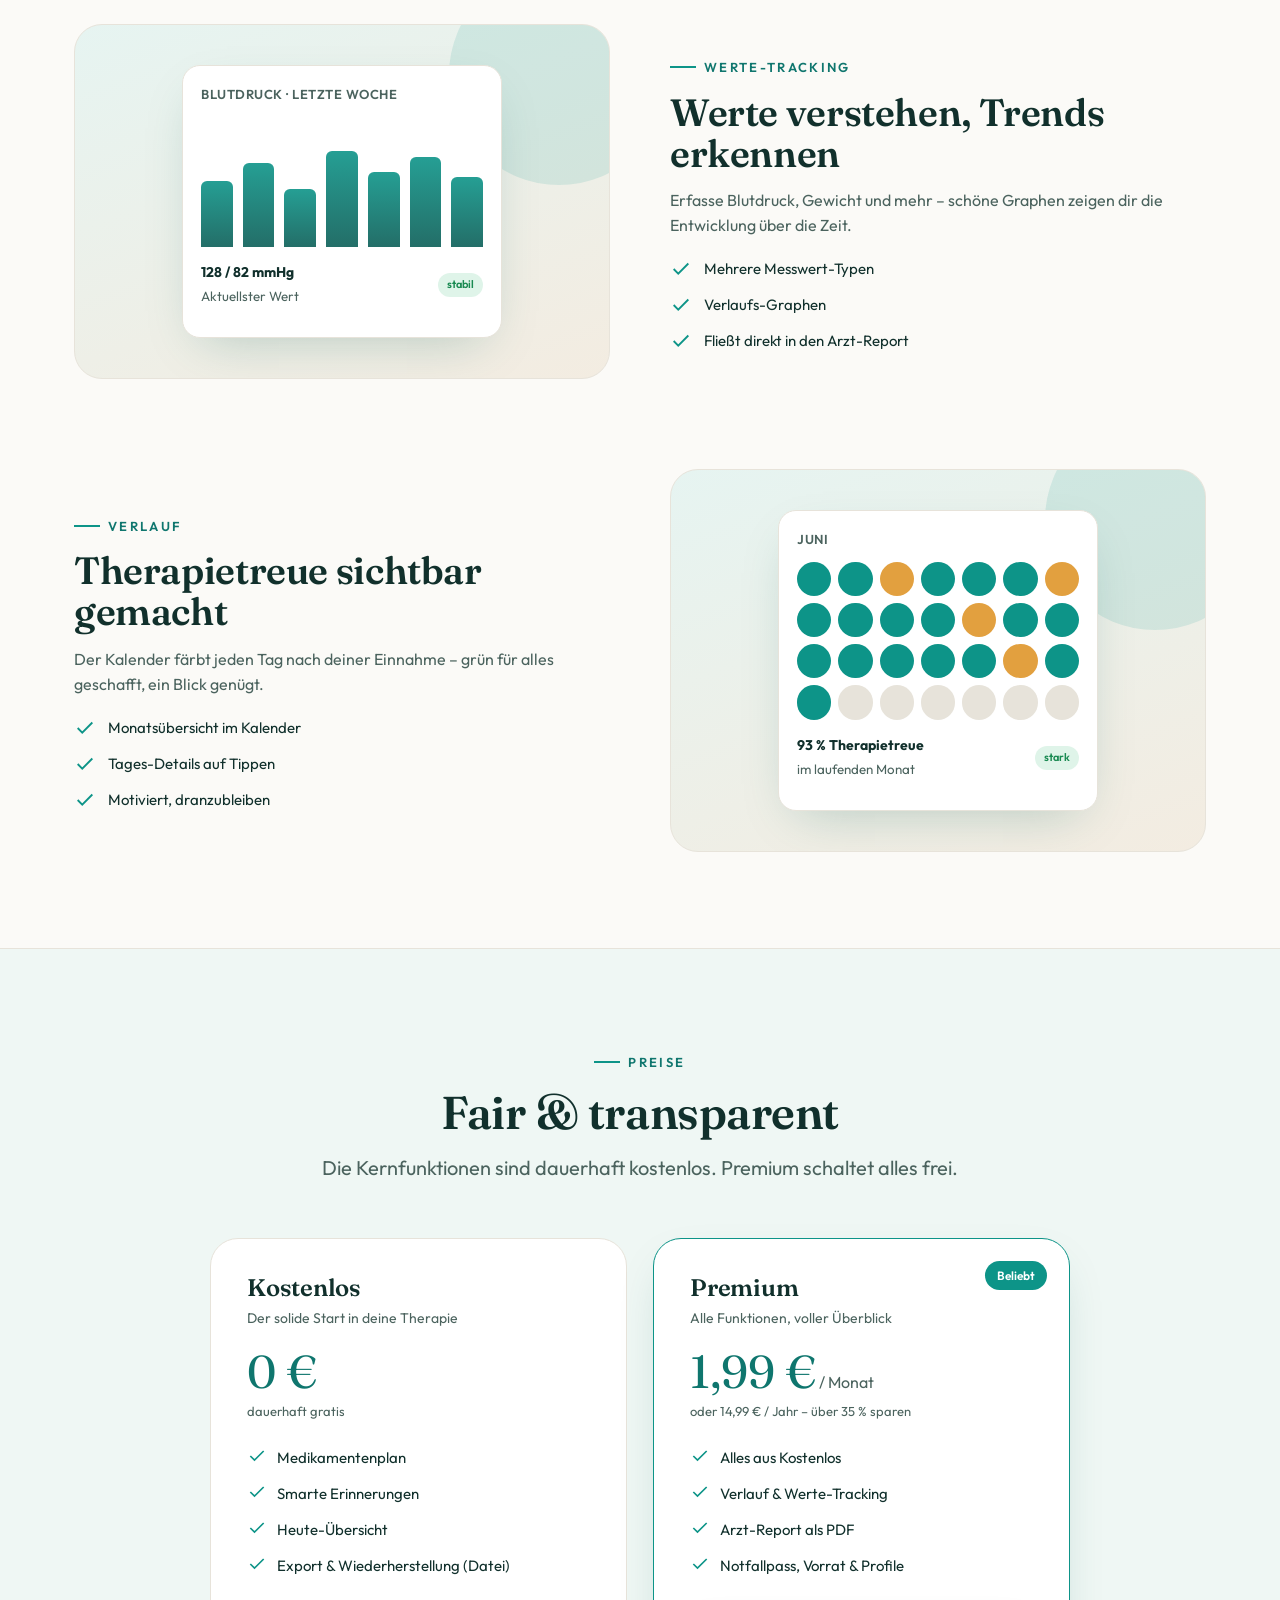
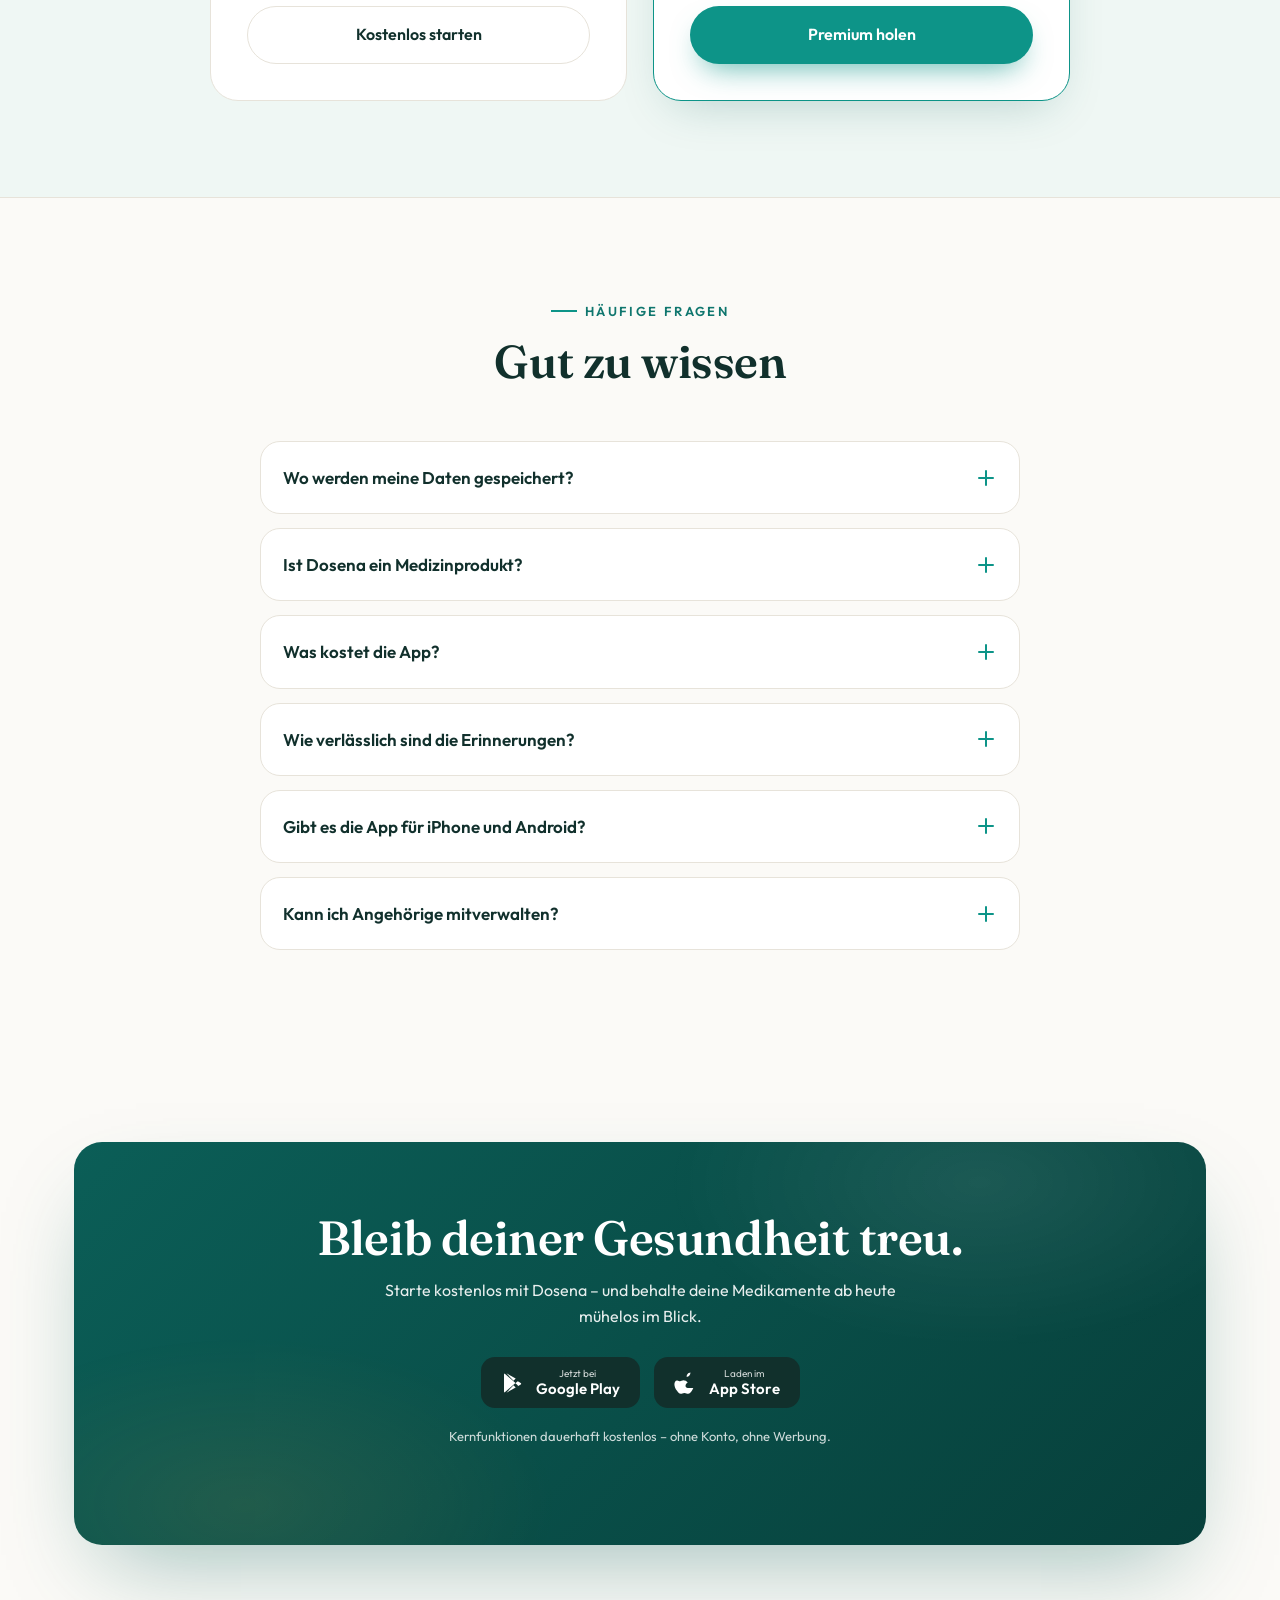
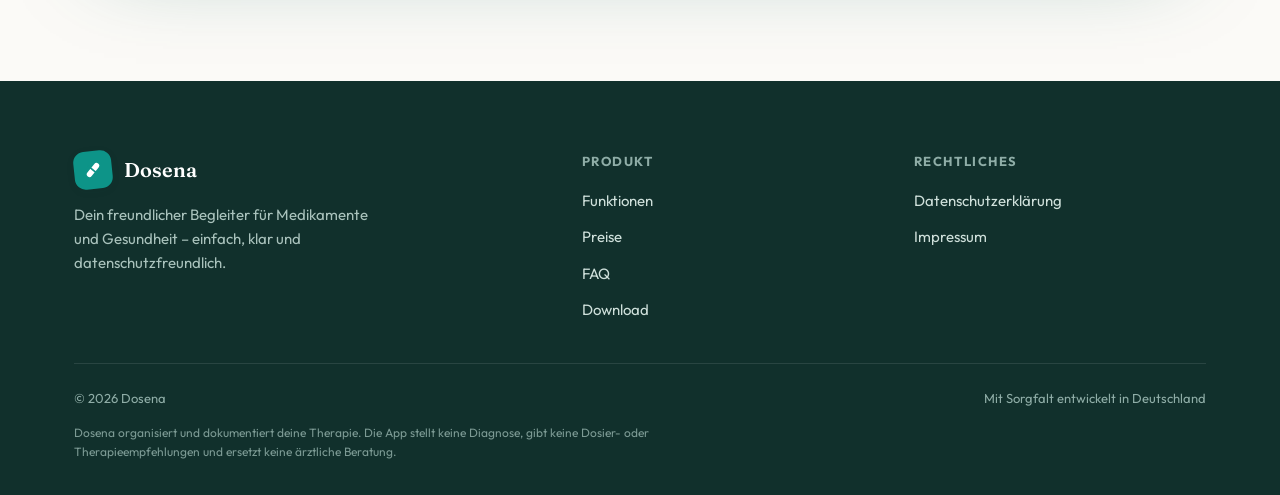
==== commit fa44a649: "Merge pull request #5 from cgrube2006-coder/docs/datenschutz-hosting-kontakt Datenschutz: Hosting un" ====
--- a/index.html
+++ b/index.html
@@ -43,7 +43,6 @@
       <div class="hero-trust reveal" data-d="4">
         <span><svg viewBox="0 0 24 24" fill="none" stroke="currentColor" stroke-width="2"><path d="M12 3l7 3v6c0 4-3 7-7 9-4-2-7-5-7-9V6l7-3z"/></svg> Kein Konto, kein Dosena-Server</span>
         <span><svg viewBox="0 0 24 24" fill="none" stroke="currentColor" stroke-width="2"><path d="M20 6L9 17l-5-5"/></svg> Kein Tracking, keine Werbung</span>
-        <span><svg viewBox="0 0 24 24" fill="none" stroke="currentColor" stroke-width="2"><circle cx="12" cy="12" r="9"/><path d="M12 8v4l3 2"/></svg> DSGVO-konform</span>
       </div>
     </div>
 
@@ -89,7 +88,7 @@
 <section class="trust">
   <div class="wrap">
     <b><svg viewBox="0 0 24 24" fill="none" stroke="currentColor" stroke-width="2"><path d="M12 3l7 3v6c0 4-3 7-7 9-4-2-7-5-7-9V6l7-3z"/></svg> Ohne Konto, ohne Dosena-Server</b>
-    <b><svg viewBox="0 0 24 24" fill="none" stroke="currentColor" stroke-width="2"><circle cx="12" cy="12" r="9"/><path d="M8 12l3 3 5-6"/></svg> DSGVO-konform</b>
+    <b><svg viewBox="0 0 24 24" fill="none" stroke="currentColor" stroke-width="2"><circle cx="12" cy="12" r="9"/><path d="M8 12l3 3 5-6"/></svg> Kein Tracking, keine Werbung</b>
     <b><svg viewBox="0 0 24 24" fill="none" stroke="currentColor" stroke-width="2"><path d="M18 8a6 6 0 10-12 0c0 7-3 9-3 9h18s-3-2-3-9"/></svg> Erinnerungen zur festen Uhrzeit</b>
     <b><svg viewBox="0 0 24 24" fill="none" stroke="currentColor" stroke-width="2"><path d="M4 4h16v12H5.2L4 17.5z"/></svg> Auf Deutsch entwickelt</b>
   </div>
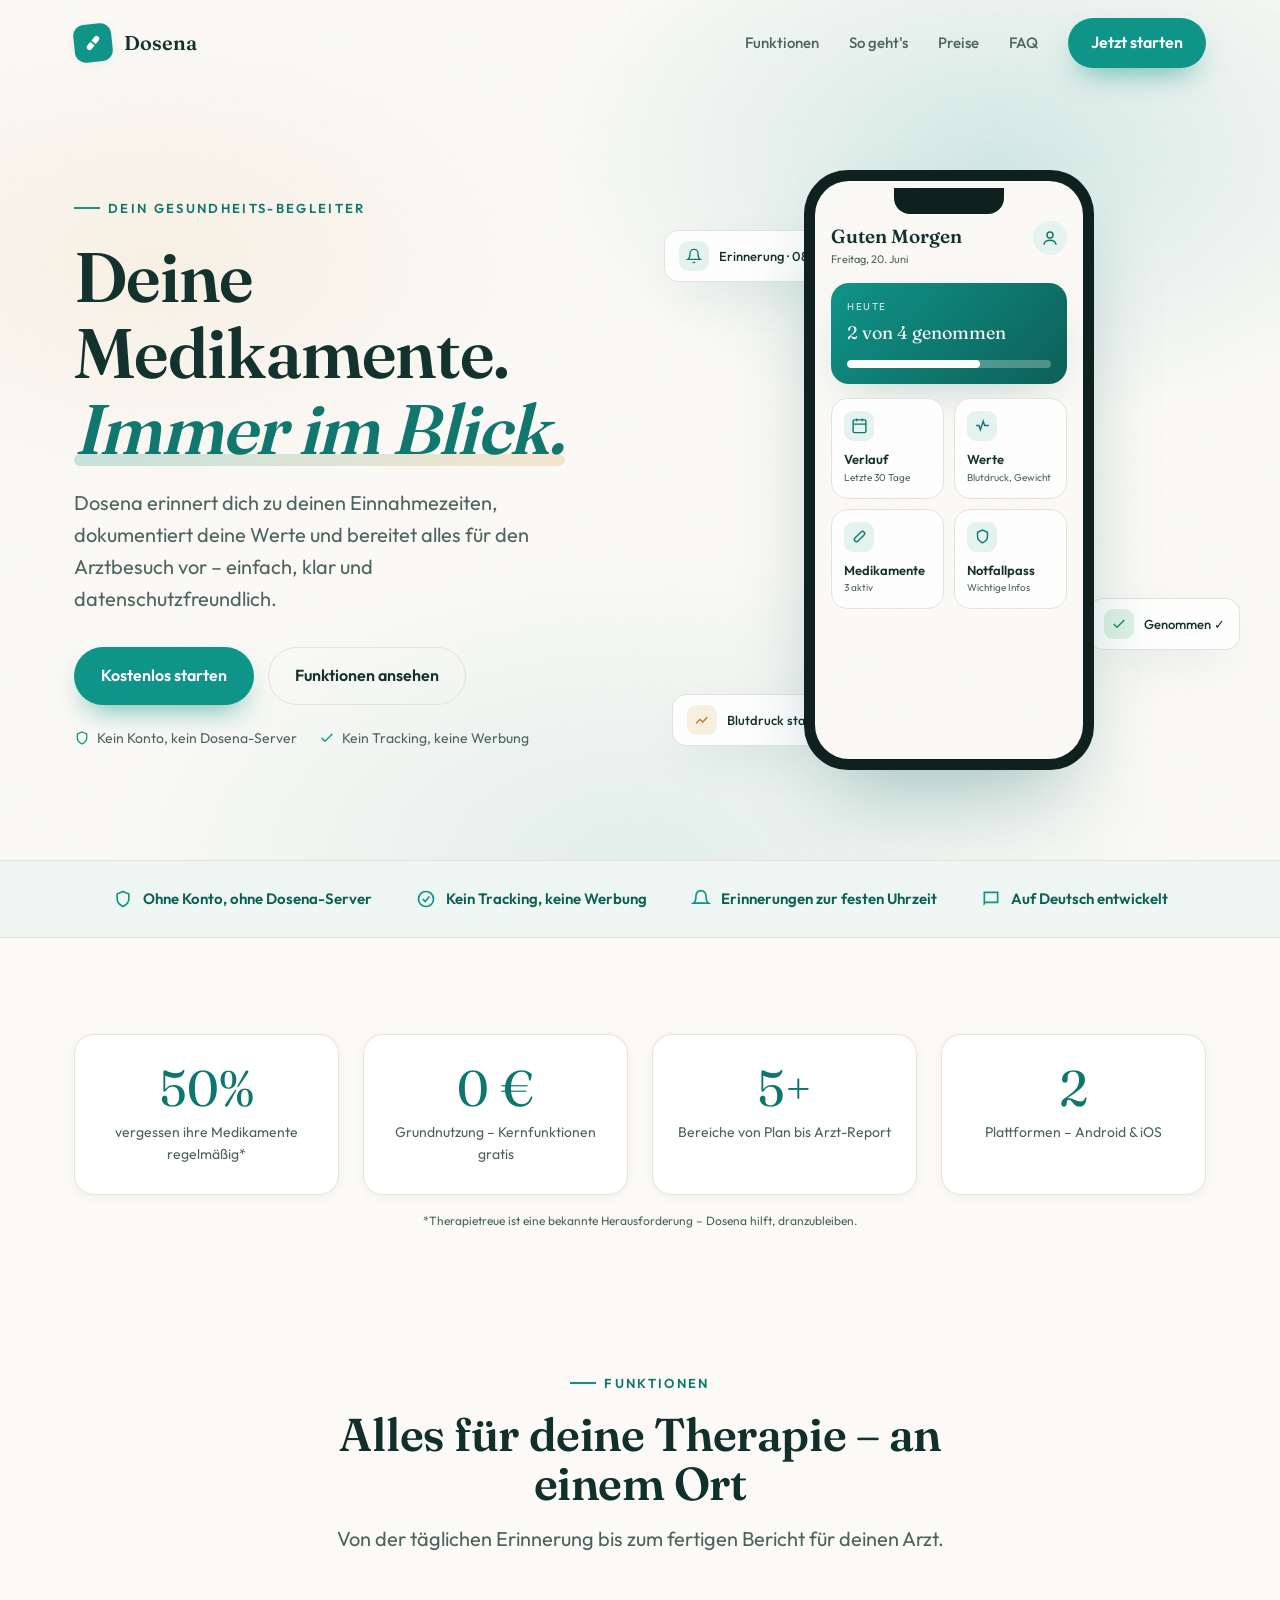
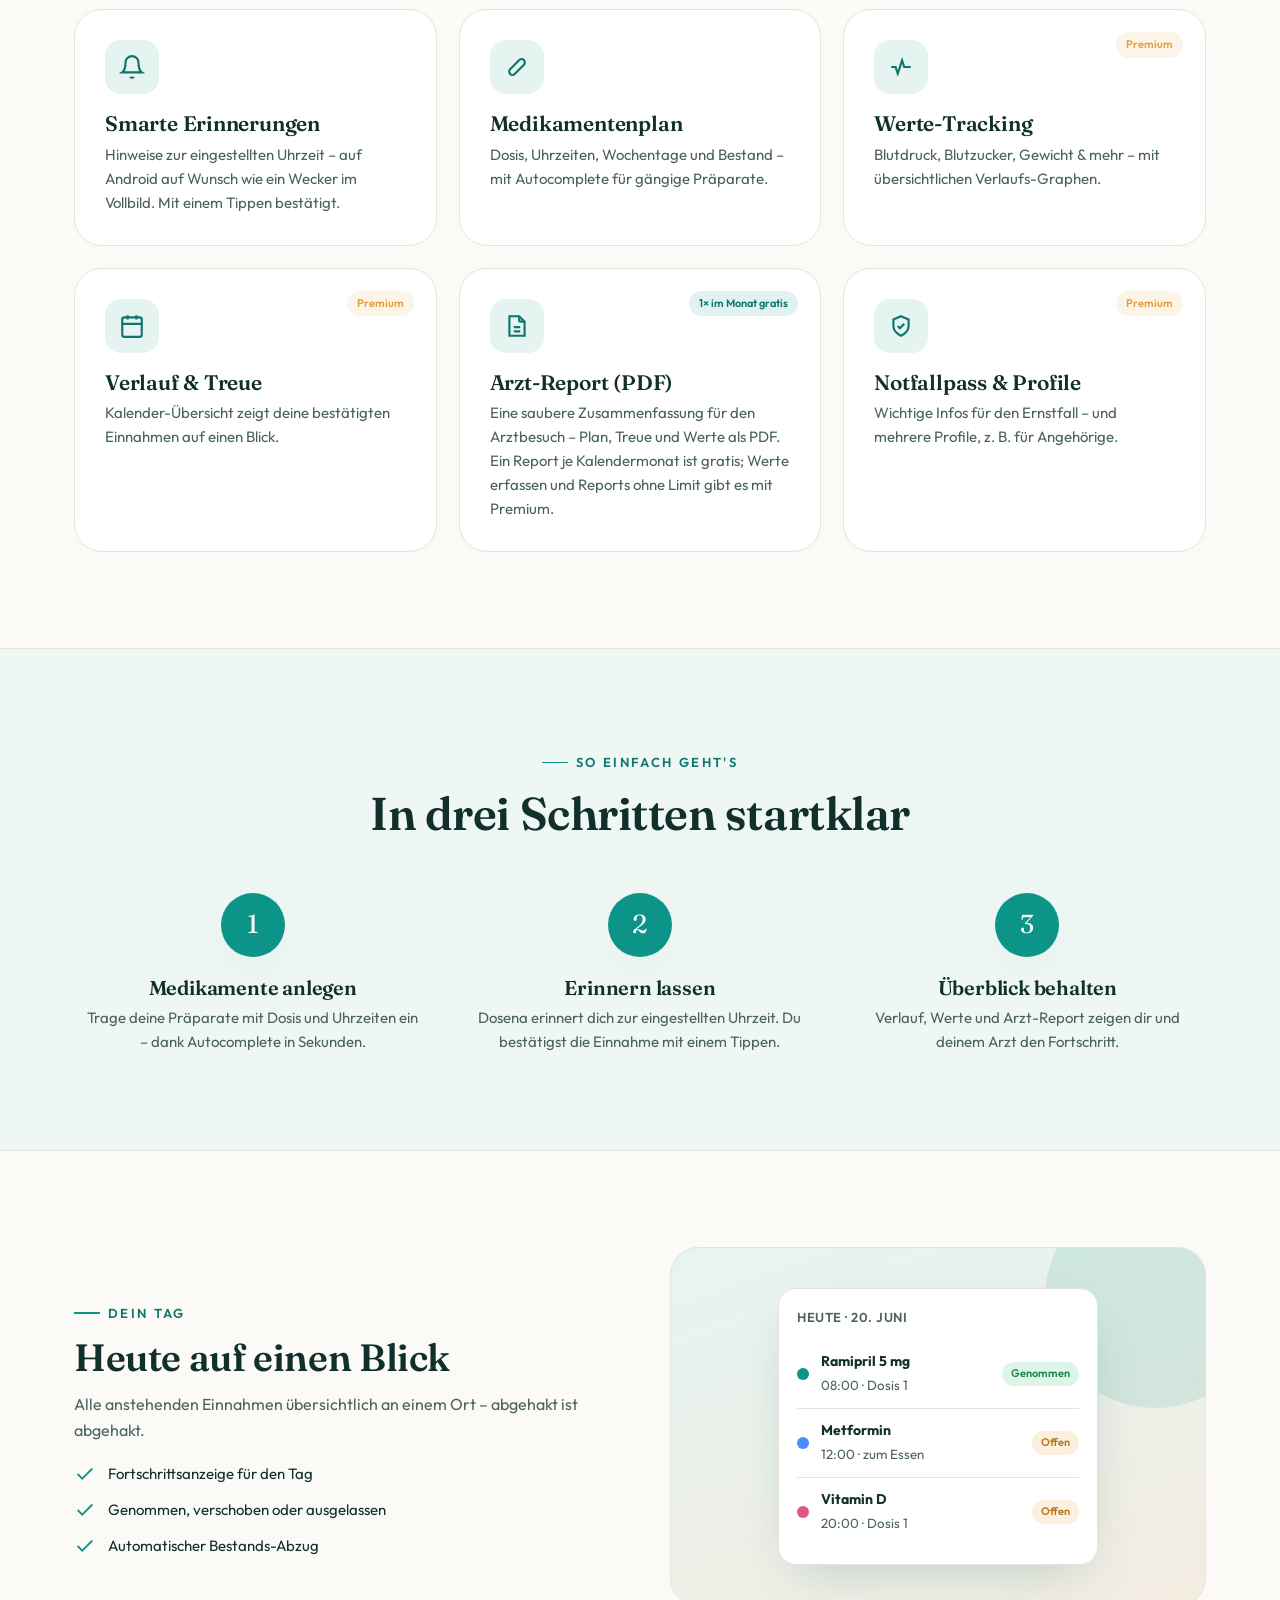
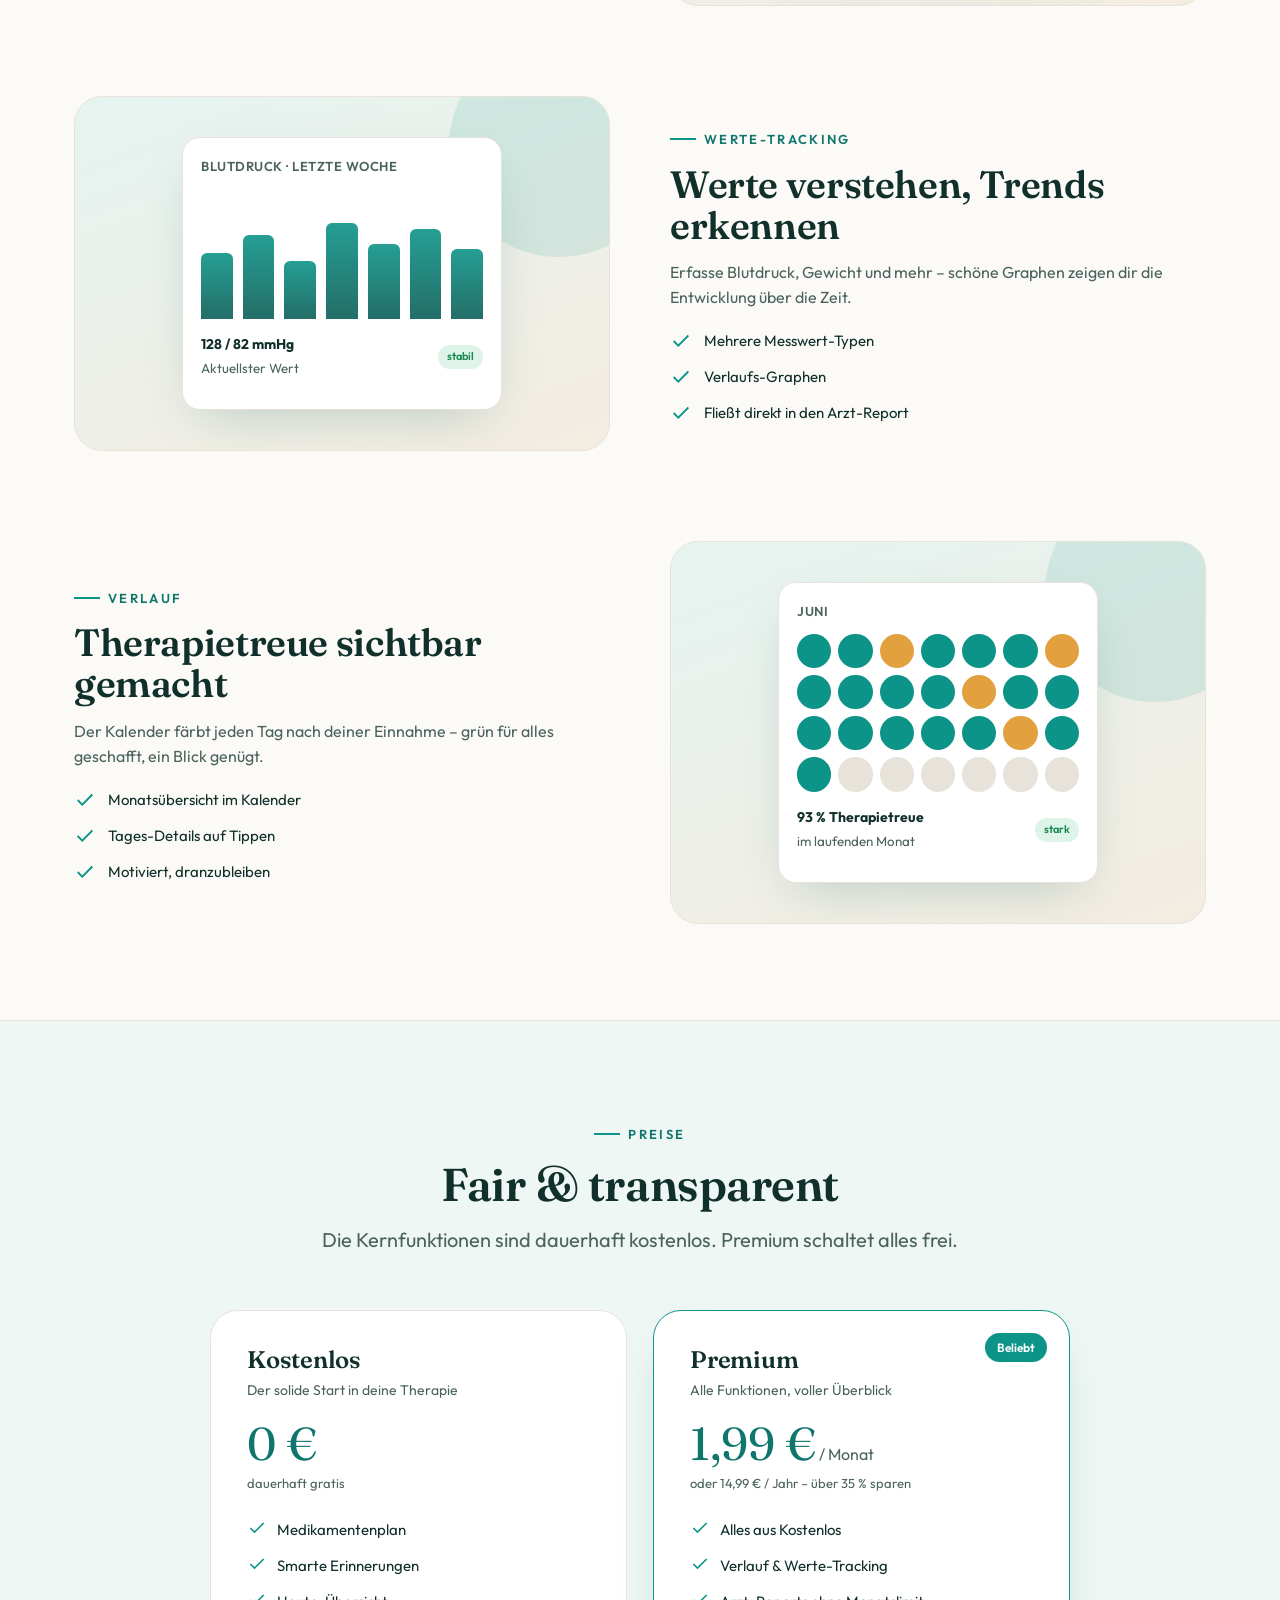
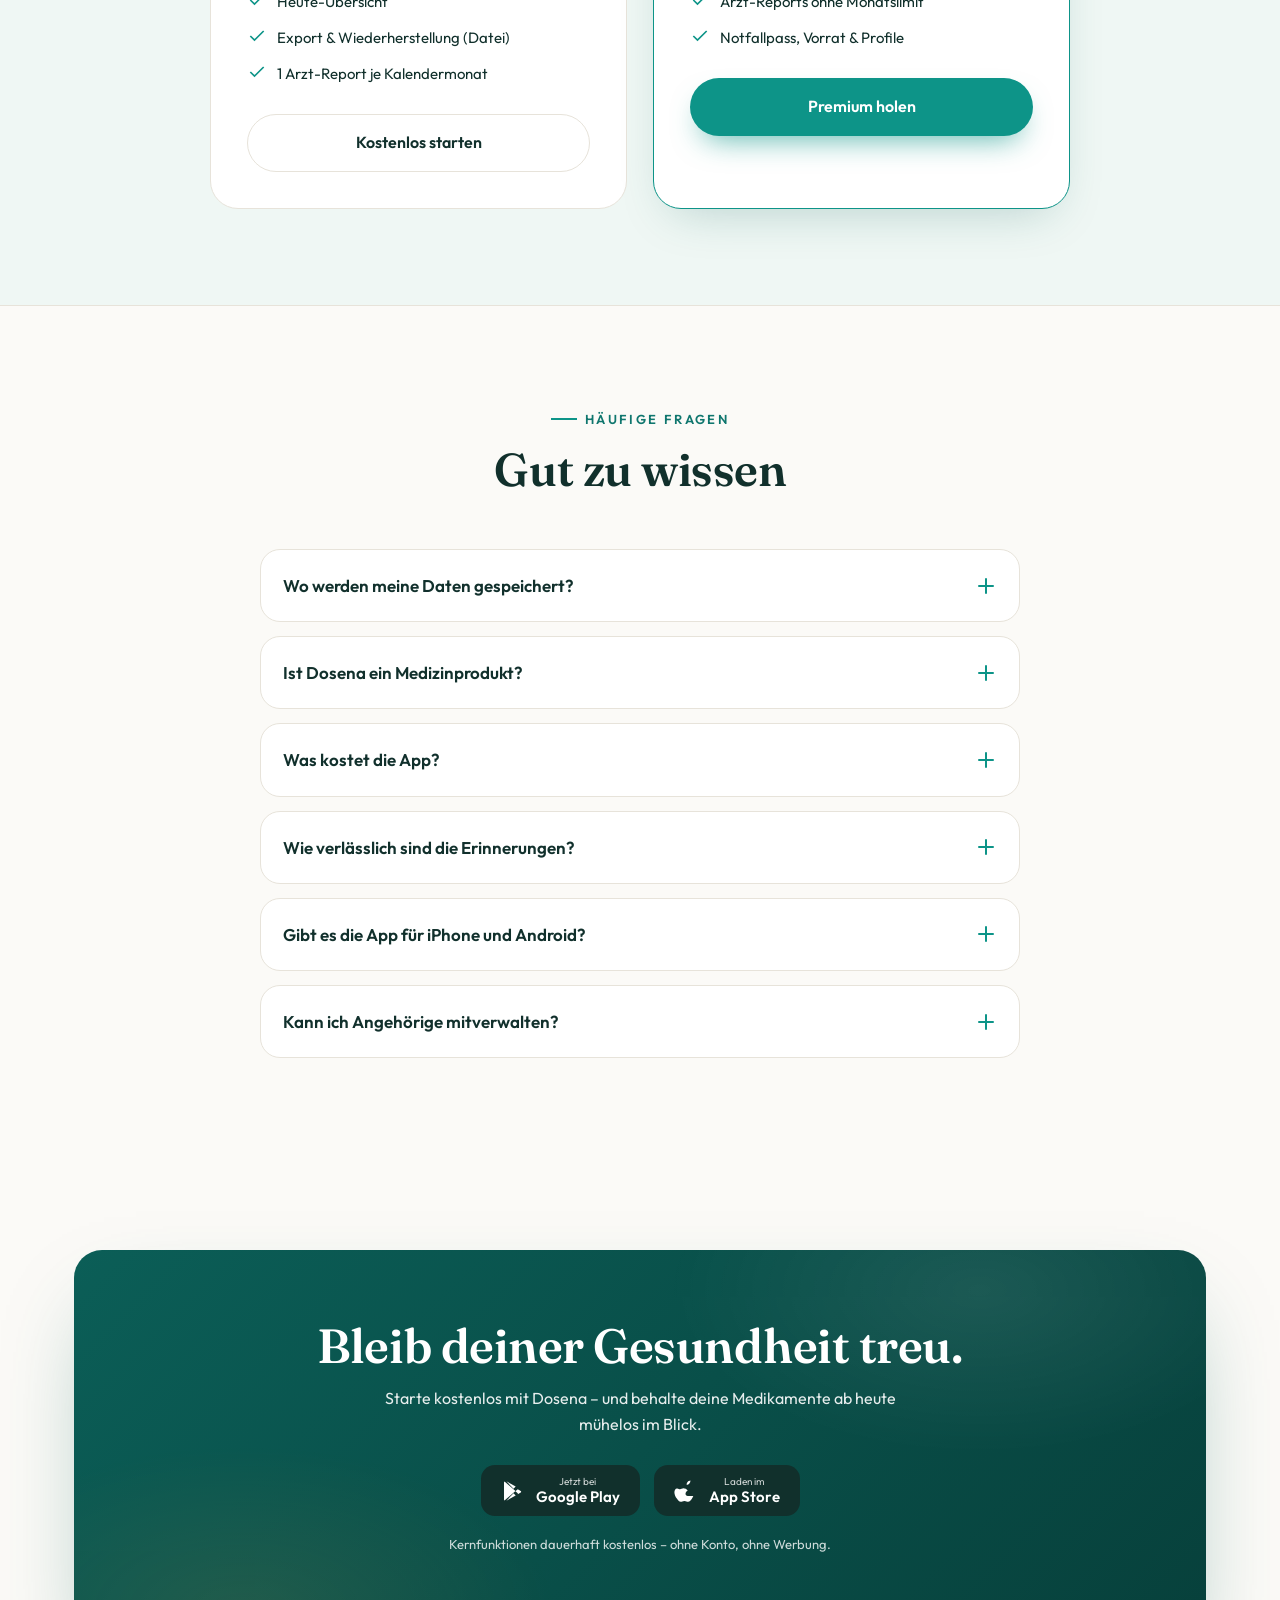
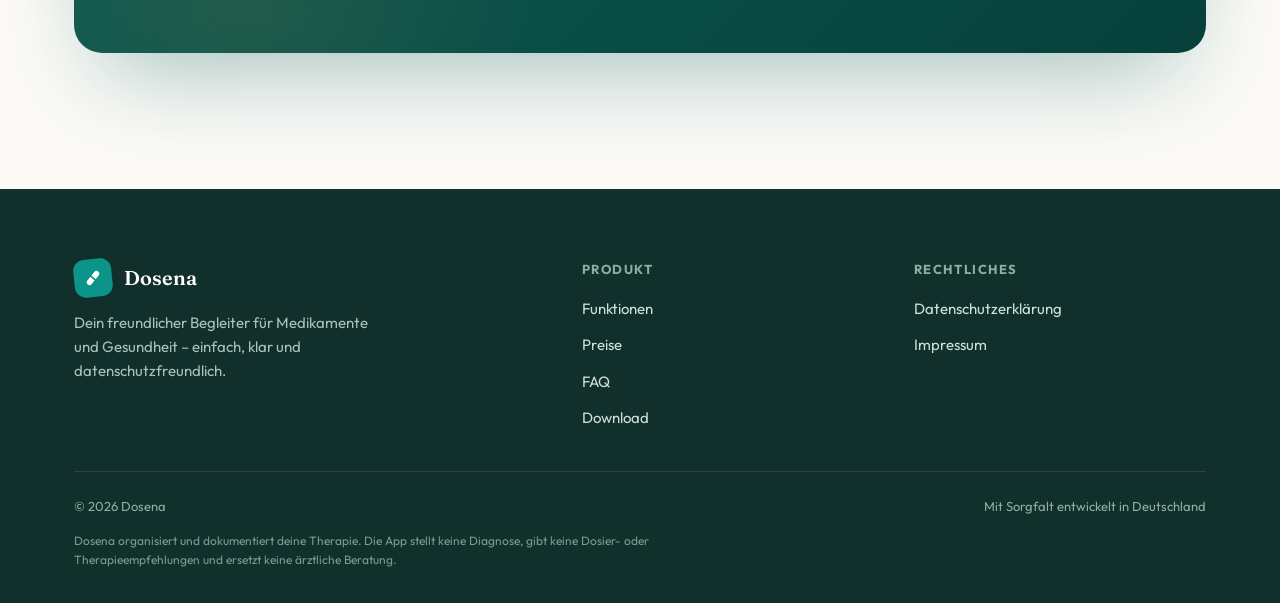
==== commit 5e1c07ce: "Merge main in fix/gratis-report-texte Preisliste: „Export & Wiederherstellung (Datei)“ aus main plus" ====
--- a/index.html
+++ b/index.html
@@ -139,10 +139,10 @@
         <p>Kalender-Übersicht zeigt deine bestätigten Einnahmen auf einen Blick.</p>
       </div>
       <div class="feature reveal" data-d="1">
-        <span class="premium">Premium</span>
+        <span class="premium free">1× im Monat gratis</span>
         <div class="ficon"><svg viewBox="0 0 24 24" fill="none" stroke="currentColor" stroke-width="2"><path d="M14 3v4a1 1 0 001 1h4"/><path d="M5 3h9l5 5v13H5z"/><path d="M9 13h6M9 17h6"/></svg></div>
         <h3>Arzt-Report (PDF)</h3>
-        <p>Eine saubere Zusammenfassung für den Arztbesuch – Plan, Treue und Werte als PDF.</p>
+        <p>Eine saubere Zusammenfassung für den Arztbesuch – Plan, Treue und Werte als PDF. Ein Report je Kalendermonat ist gratis; Werte erfassen und Reports ohne Limit gibt es mit Premium.</p>
       </div>
       <div class="feature reveal" data-d="2">
         <span class="premium">Premium</span>
@@ -278,6 +278,7 @@
           <li><svg viewBox="0 0 24 24" fill="none" stroke="currentColor" stroke-width="2"><path d="M20 6L9 17l-5-5"/></svg> Smarte Erinnerungen</li>
           <li><svg viewBox="0 0 24 24" fill="none" stroke="currentColor" stroke-width="2"><path d="M20 6L9 17l-5-5"/></svg> Heute-Übersicht</li>
           <li><svg viewBox="0 0 24 24" fill="none" stroke="currentColor" stroke-width="2"><path d="M20 6L9 17l-5-5"/></svg> Export &amp; Wiederherstellung (Datei)</li>
+          <li><svg viewBox="0 0 24 24" fill="none" stroke="currentColor" stroke-width="2"><path d="M20 6L9 17l-5-5"/></svg> 1 Arzt-Report je Kalendermonat</li>
         </ul>
         <a class="btn btn-ghost" href="#download">Kostenlos starten</a>
       </div>
@@ -289,7 +290,7 @@
         <ul class="price-list">
           <li><svg viewBox="0 0 24 24" fill="none" stroke="currentColor" stroke-width="2"><path d="M20 6L9 17l-5-5"/></svg> Alles aus Kostenlos</li>
           <li><svg viewBox="0 0 24 24" fill="none" stroke="currentColor" stroke-width="2"><path d="M20 6L9 17l-5-5"/></svg> Verlauf &amp; Werte-Tracking</li>
-          <li><svg viewBox="0 0 24 24" fill="none" stroke="currentColor" stroke-width="2"><path d="M20 6L9 17l-5-5"/></svg> Arzt-Report als PDF</li>
+          <li><svg viewBox="0 0 24 24" fill="none" stroke="currentColor" stroke-width="2"><path d="M20 6L9 17l-5-5"/></svg> Arzt-Reports ohne Monatslimit</li>
           <li><svg viewBox="0 0 24 24" fill="none" stroke="currentColor" stroke-width="2"><path d="M20 6L9 17l-5-5"/></svg> Notfallpass, Vorrat &amp; Profile</li>
         </ul>
         <a class="btn btn-primary" href="#download">Premium holen</a>
@@ -308,7 +309,7 @@
     <div class="faq">
       <details class="reveal"><summary>Wo werden meine Daten gespeichert?<span class="pl"></span></summary><p>Deine Gesundheitsdaten werden lokal auf deinem Gerät gespeichert. Es gibt keinen Dosena-Server und kein Konto – wir sehen deine Daten nicht. Nutzt du die Datensicherung von Google oder Apple (z. B. iCloud-Backup), sind die App-Daten darin enthalten; das steuerst du in den Einstellungen deines Geräts. Du kannst deine Daten jederzeit exportieren oder löschen.</p></details>
       <details class="reveal"><summary>Ist Dosena ein Medizinprodukt?<span class="pl"></span></summary><p>Nein. Dosena organisiert und dokumentiert deine Therapie, stellt aber keine Diagnose und gibt keine Dosier- oder Therapieempfehlungen. Die App ersetzt keine ärztliche Beratung.</p></details>
-      <details class="reveal"><summary>Was kostet die App?<span class="pl"></span></summary><p>Die Kernfunktionen – Medikamentenplan, Erinnerungen und Heute-Übersicht – sind dauerhaft kostenlos. Premium (Verlauf, Werte, Arzt-Report, Notfallpass, Profile) gibt es für 1,99 €/Monat oder 14,99 €/Jahr.</p></details>
+      <details class="reveal"><summary>Was kostet die App?<span class="pl"></span></summary><p>Die Kernfunktionen – Medikamentenplan, Erinnerungen und Heute-Übersicht – sind dauerhaft kostenlos, dazu ein Arzt-Report je Kalendermonat (Werte erfassen gehört zu Premium). Premium (Verlauf, Werte, Arzt-Reports ohne Monatslimit, Notfallpass, Vorrat, Profile) gibt es für 1,99 €/Monat oder 14,99 €/Jahr.</p></details>
       <details class="reveal"><summary>Wie verlässlich sind die Erinnerungen?<span class="pl"></span></summary><p>Dosena plant die Erinnerungen als lokale Benachrichtigungen direkt auf deinem Gerät. Damit sie ankommen, müssen Benachrichtigungen für Dosena erlaubt sein. Fokus- oder Nicht-stören-Modi, Stummschaltung, Energiesparfunktionen und Herstellereinstellungen können Erinnerungen verzögern oder unterdrücken. Auf Android sollten exakte Alarme erlaubt und die Akku-Optimierung für Dosena deaktiviert sein. Dosena ist eine Erinnerungshilfe und kann nicht garantieren, dass jede Erinnerung zugestellt wird.</p></details>
       <details class="reveal"><summary>Gibt es die App für iPhone und Android?<span class="pl"></span></summary><p>Dosena wird für beide Plattformen entwickelt – nativ für Android und iOS, mit weitgehend gleichem Funktionsumfang. Einzelne Systemfunktionen wie der Vollbild-Wecker sind nur unter Android möglich.</p></details>
       <details class="reveal"><summary>Kann ich Angehörige mitverwalten?<span class="pl"></span></summary><p>Ja, mit Premium kannst du mehrere Profile anlegen – ideal, um z. B. die Medikamente von Eltern oder Partner im Blick zu behalten. Erinnerungen laufen für alle Profile.</p></details>
--- a/styles.css
+++ b/styles.css
@@ -256,6 +256,7 @@
 .feature h3 { font-size: 21px; margin-bottom: 8px; }
 .feature p { color: var(--ink-soft); font-size: 15px; }
 .feature .premium { position: absolute; top: 22px; right: 22px; font-size: 11px; font-weight: 600; color: var(--amber); background: rgba(226,160,63,.12); padding: 4px 10px; border-radius: 100px; }
+.feature .premium.free { color: var(--teal-700); background: rgba(13,148,136,.12); }
 
 /* Steps */
 .steps { display: grid; grid-template-columns: repeat(3, 1fr); gap: 30px; position: relative; }
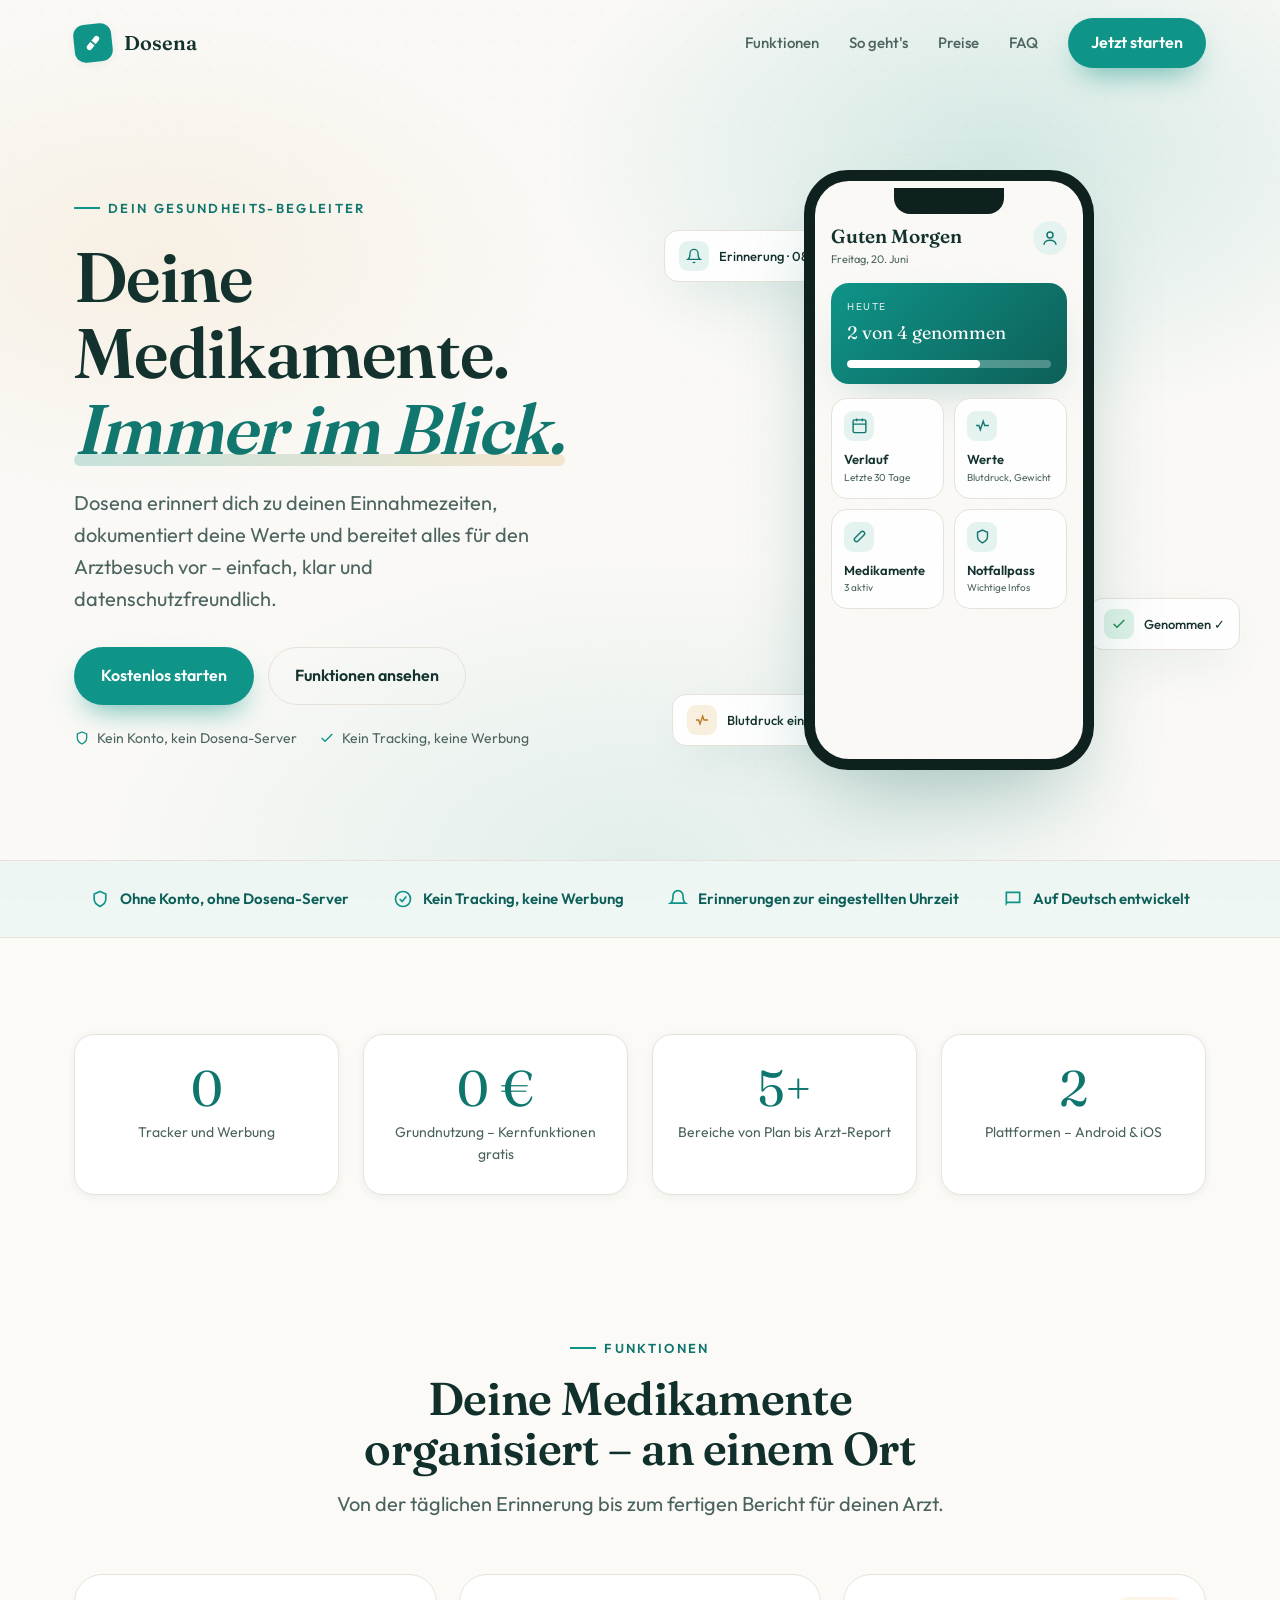
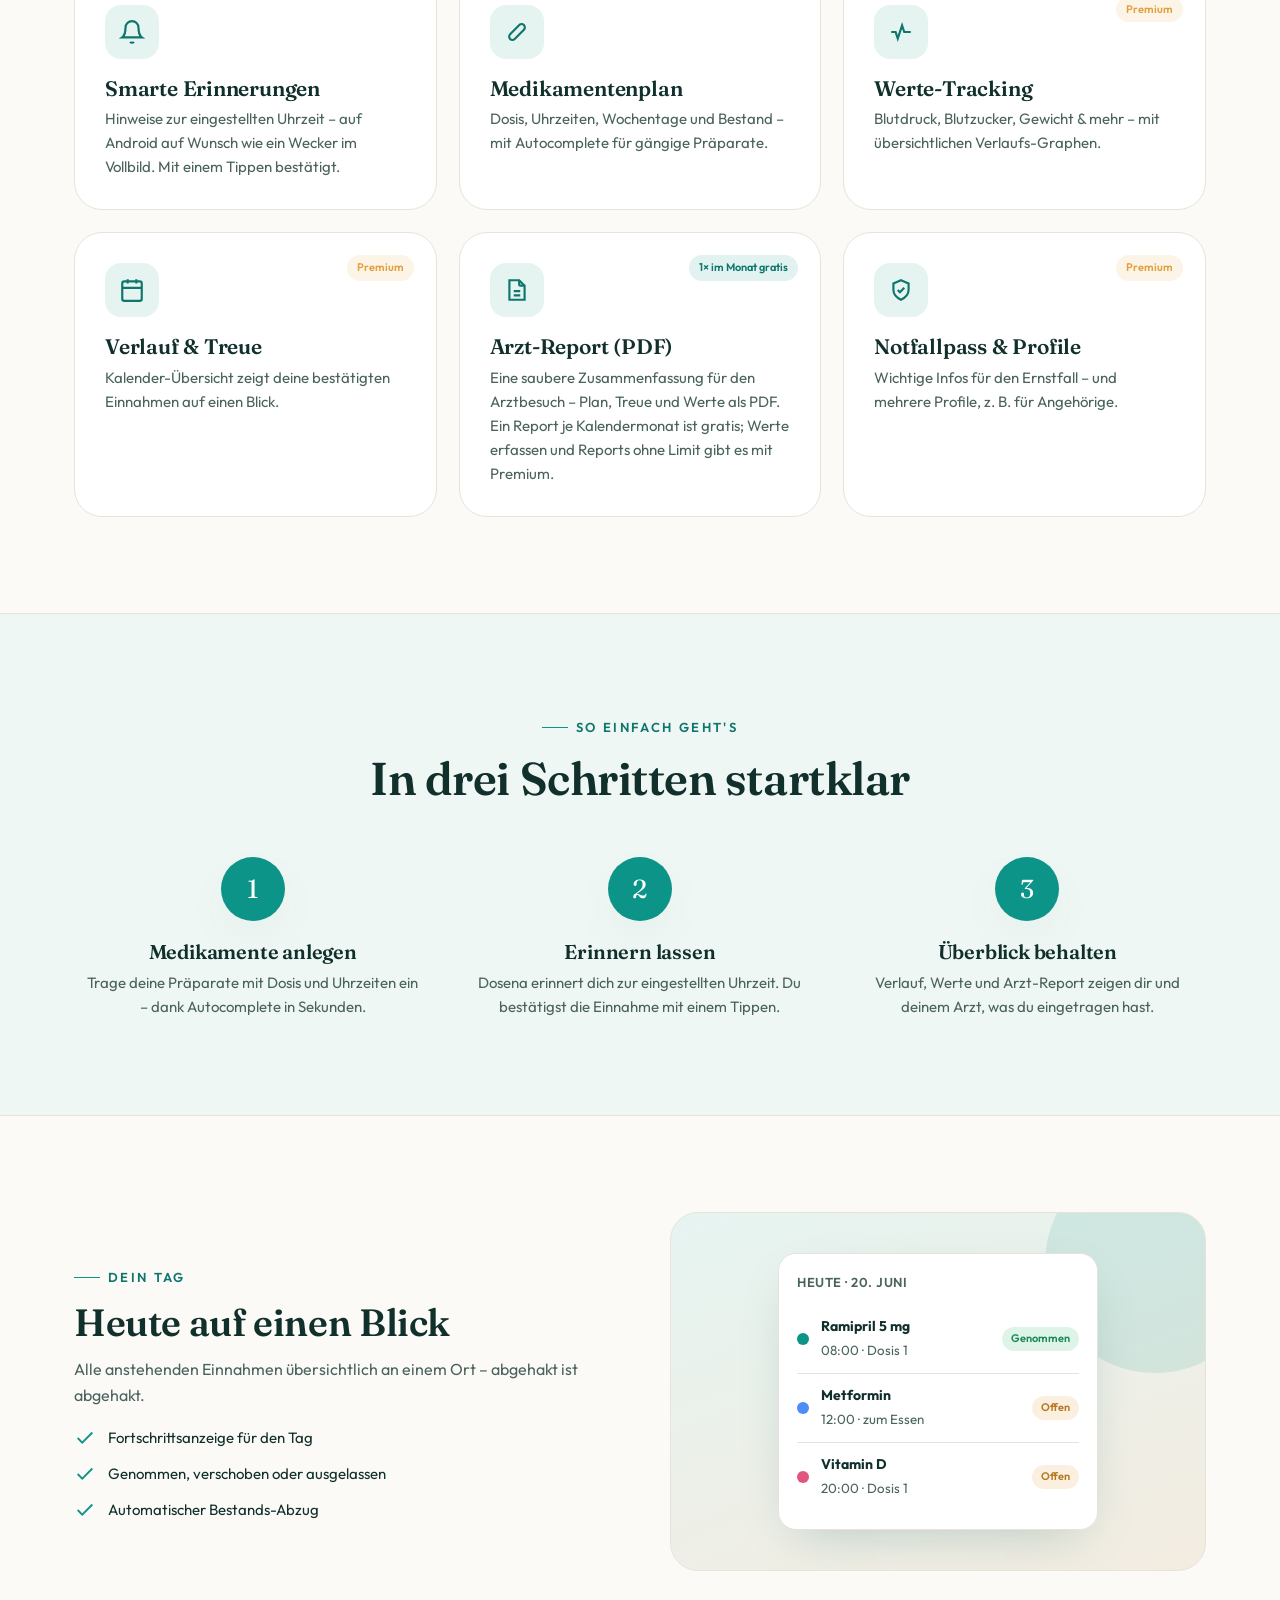
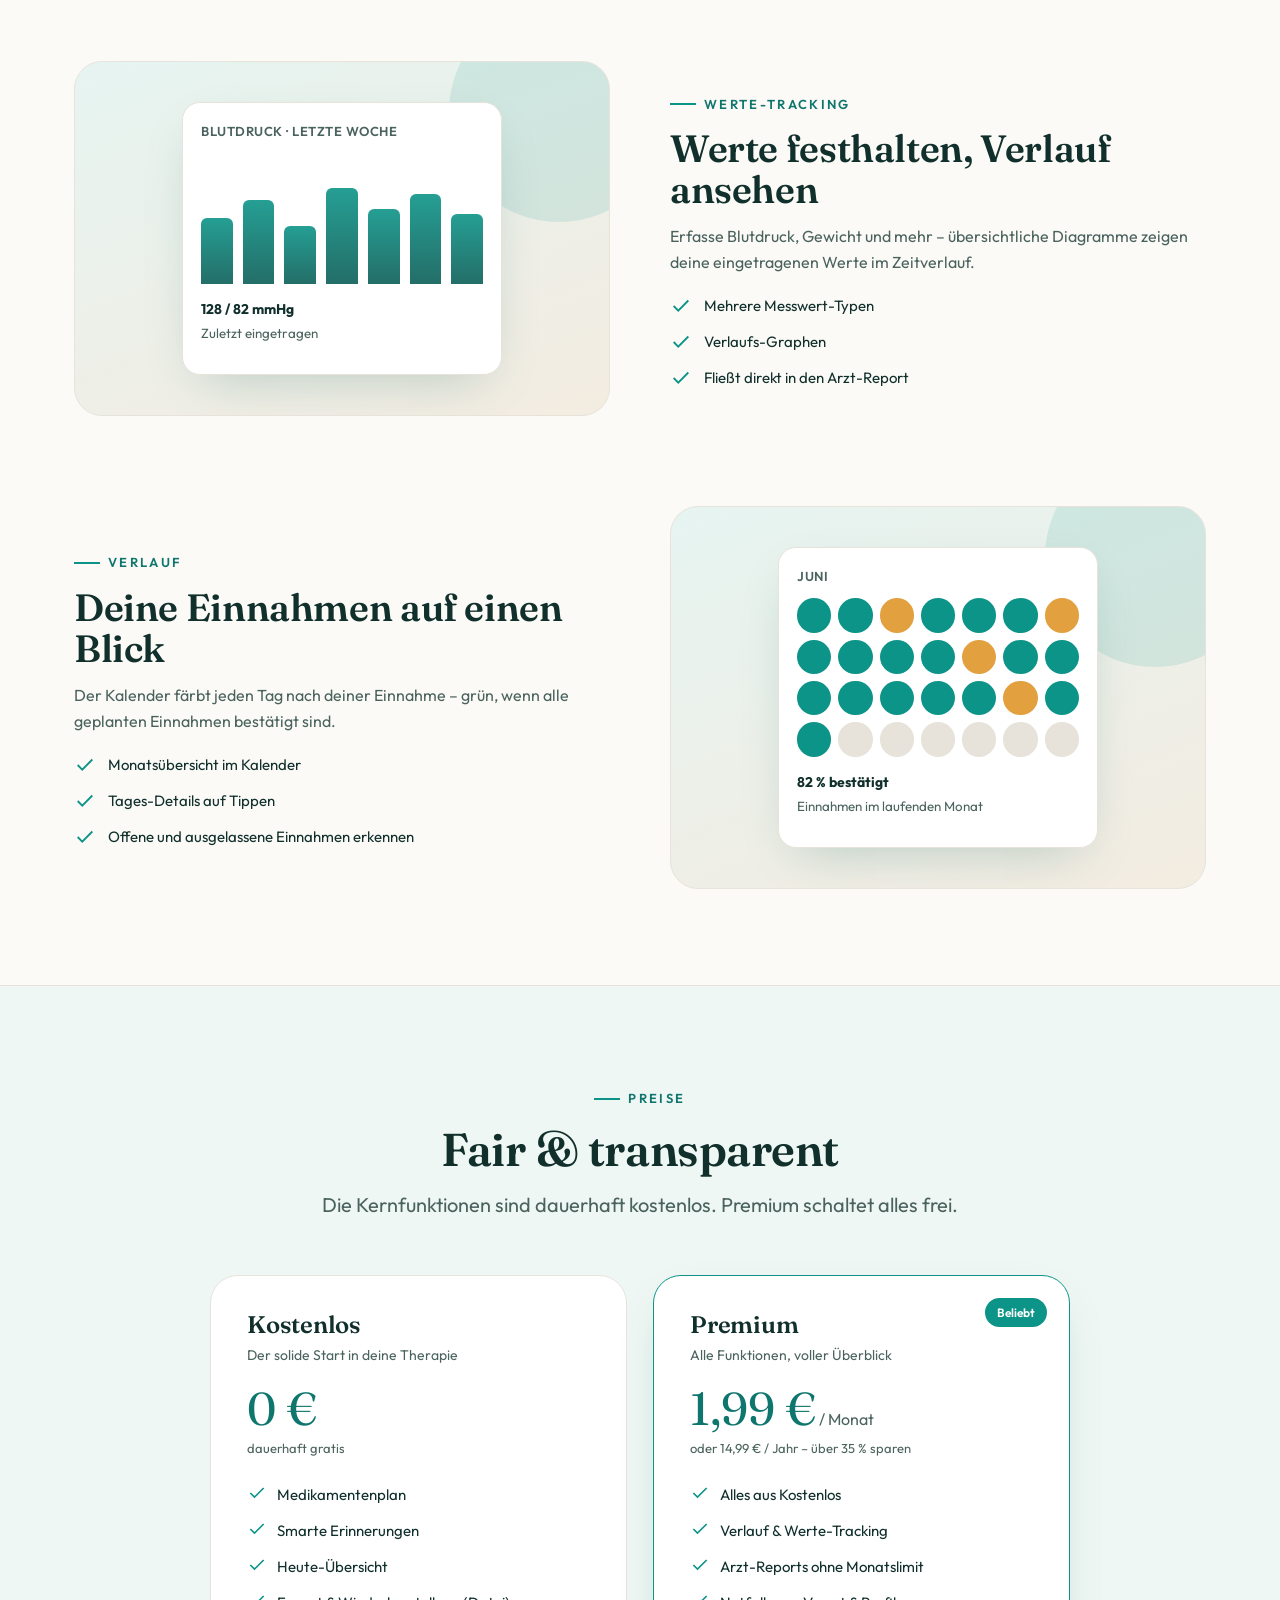
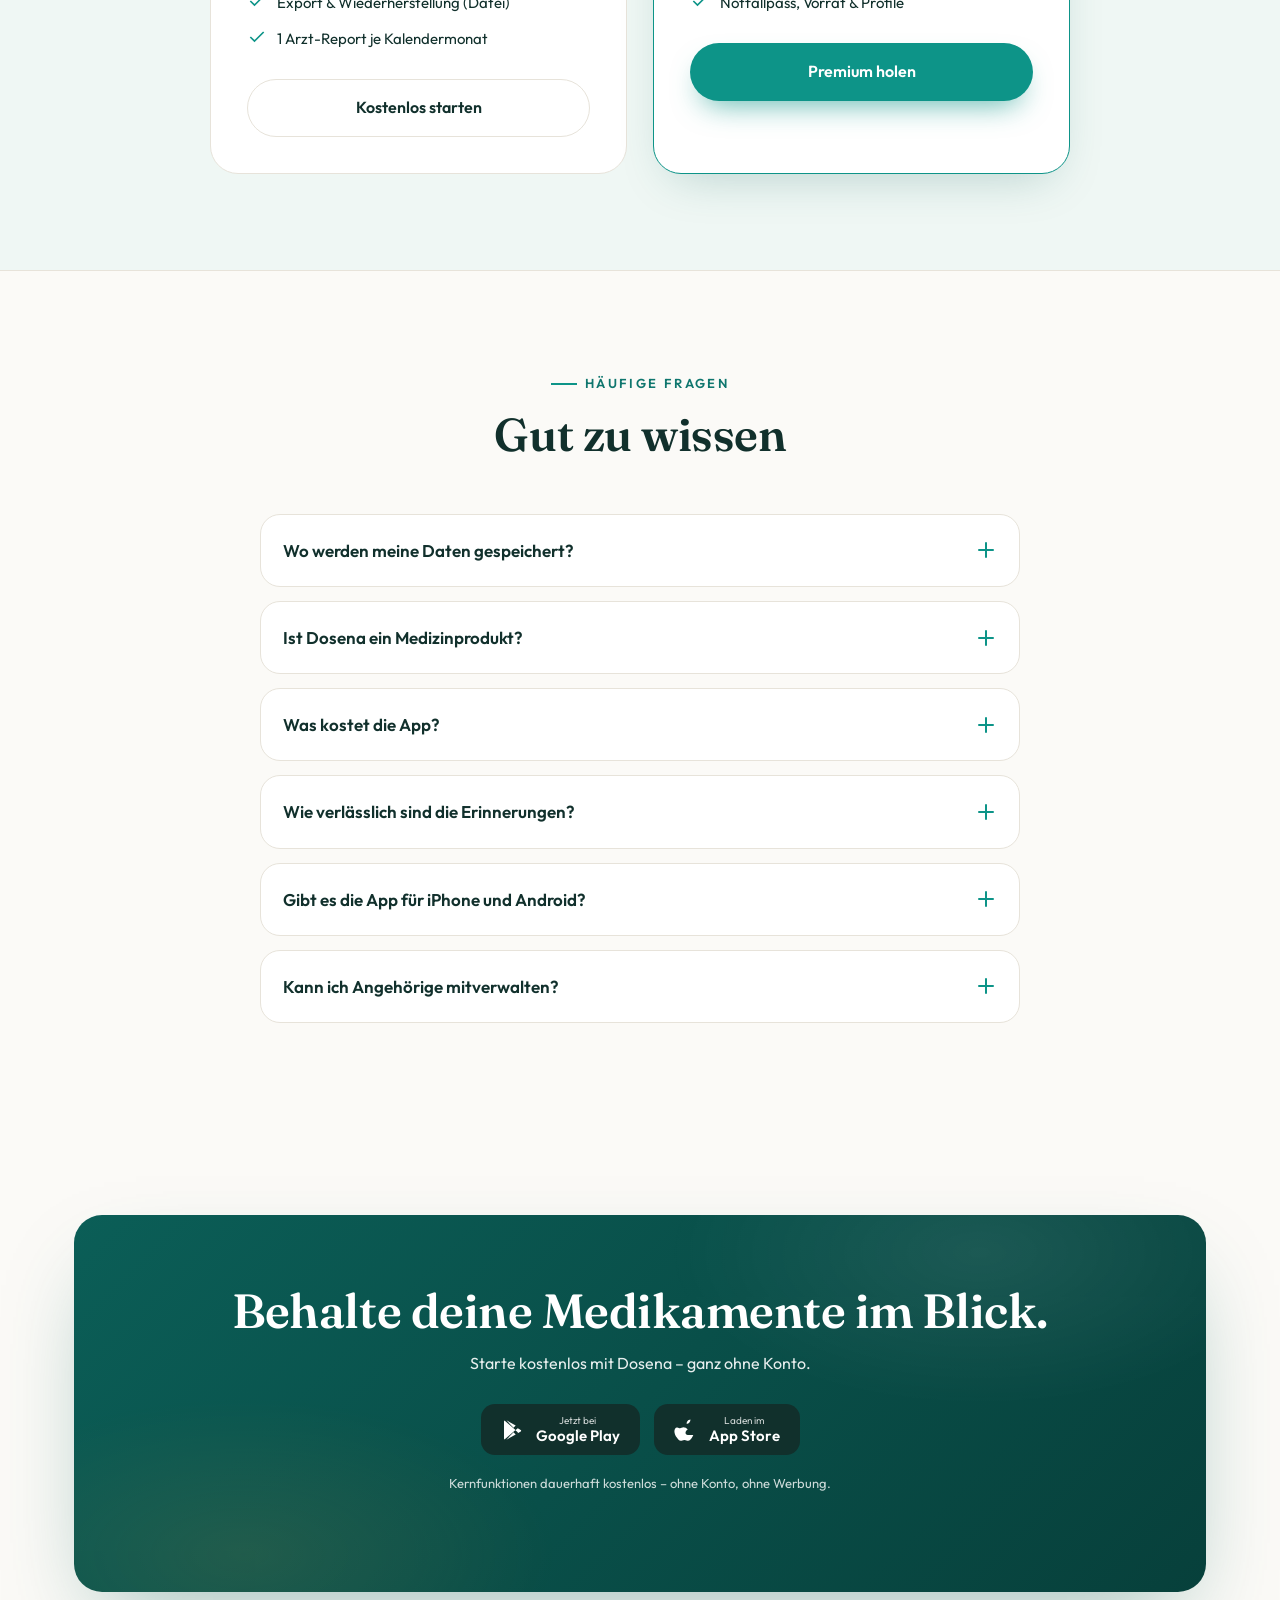
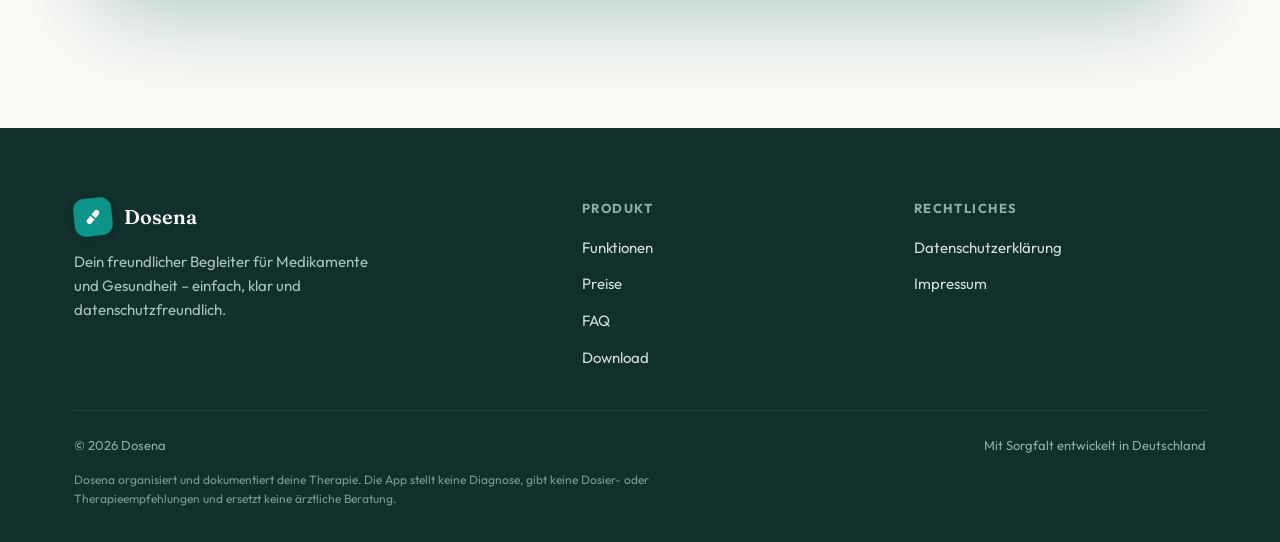
==== commit 962e0437: "Merge main in fix/compliance-index-texte README in der vereinfachten Fassung dieses Branches; das Än" ====
--- a/index.html
+++ b/index.html
@@ -57,8 +57,8 @@
         <div>Genommen ✓</div>
       </div>
       <div class="chip chip-3">
-        <span class="dot" style="background:rgba(226,160,63,.16);color:#b5781f"><svg viewBox="0 0 24 24" fill="none" stroke="currentColor" stroke-width="2"><path d="M3 17l6-6 4 4 7-7"/></svg></span>
-        <div>Blutdruck stabil</div>
+        <span class="dot" style="background:rgba(226,160,63,.16);color:#b5781f"><svg viewBox="0 0 24 24" fill="none" stroke="currentColor" stroke-width="2"><path d="M3 12h4l2 6 4-12 2 6h6"/></svg></span>
+        <div>Blutdruck eingetragen</div>
       </div>
 
       <div class="phone">
@@ -89,7 +89,7 @@
   <div class="wrap">
     <b><svg viewBox="0 0 24 24" fill="none" stroke="currentColor" stroke-width="2"><path d="M12 3l7 3v6c0 4-3 7-7 9-4-2-7-5-7-9V6l7-3z"/></svg> Ohne Konto, ohne Dosena-Server</b>
     <b><svg viewBox="0 0 24 24" fill="none" stroke="currentColor" stroke-width="2"><circle cx="12" cy="12" r="9"/><path d="M8 12l3 3 5-6"/></svg> Kein Tracking, keine Werbung</b>
-    <b><svg viewBox="0 0 24 24" fill="none" stroke="currentColor" stroke-width="2"><path d="M18 8a6 6 0 10-12 0c0 7-3 9-3 9h18s-3-2-3-9"/></svg> Erinnerungen zur festen Uhrzeit</b>
+    <b><svg viewBox="0 0 24 24" fill="none" stroke="currentColor" stroke-width="2"><path d="M18 8a6 6 0 10-12 0c0 7-3 9-3 9h18s-3-2-3-9"/></svg> Erinnerungen zur eingestellten Uhrzeit</b>
     <b><svg viewBox="0 0 24 24" fill="none" stroke="currentColor" stroke-width="2"><path d="M4 4h16v12H5.2L4 17.5z"/></svg> Auf Deutsch entwickelt</b>
   </div>
 </section>
@@ -98,12 +98,11 @@
 <section class="section" style="padding-bottom:40px;">
   <div class="wrap">
     <div class="stats">
-      <div class="stat reveal"><div class="num"><span data-count="50">0</span>%</div><div class="lbl">vergessen ihre Medikamente regelmäßig*</div></div>
+      <div class="stat reveal"><div class="num">0</div><div class="lbl">Tracker und Werbung</div></div>
       <div class="stat reveal" data-d="1"><div class="num">0 €</div><div class="lbl">Grundnutzung – Kernfunktionen gratis</div></div>
       <div class="stat reveal" data-d="2"><div class="num"><span data-count="5">0</span>+</div><div class="lbl">Bereiche von Plan bis Arzt-Report</div></div>
       <div class="stat reveal" data-d="3"><div class="num">2</div><div class="lbl">Plattformen – Android &amp; iOS</div></div>
     </div>
-    <p class="reveal" style="text-align:center;color:var(--ink-soft);font-size:12px;margin-top:16px;">*Therapietreue ist eine bekannte Herausforderung – Dosena hilft, dranzubleiben.</p>
   </div>
 </section>
 
@@ -112,7 +111,7 @@
   <div class="wrap">
     <div class="section-head center">
       <span class="eyebrow reveal">Funktionen</span>
-      <h2 class="reveal" data-d="1">Alles für deine Therapie – an einem Ort</h2>
+      <h2 class="reveal" data-d="1">Deine Medikamente organisiert – an einem Ort</h2>
       <p class="lead reveal" data-d="2">Von der täglichen Erinnerung bis zum fertigen Bericht für deinen Arzt.</p>
     </div>
     <div class="features">
@@ -175,7 +174,7 @@
       <div class="step reveal" data-d="2">
         <div class="circle">3</div>
         <h3>Überblick behalten</h3>
-        <p>Verlauf, Werte und Arzt-Report zeigen dir und deinem Arzt den Fortschritt.</p>
+        <p>Verlauf, Werte und Arzt-Report zeigen dir und deinem Arzt, was du eingetragen hast.</p>
       </div>
     </div>
   </div>
@@ -209,8 +208,8 @@
     <div class="show-row rev">
       <div class="show-text reveal">
         <span class="eyebrow">Werte-Tracking</span>
-        <h3>Werte verstehen, Trends erkennen</h3>
-        <p>Erfasse Blutdruck, Gewicht und mehr – schöne Graphen zeigen dir die Entwicklung über die Zeit.</p>
+        <h3>Werte festhalten, Verlauf ansehen</h3>
+        <p>Erfasse Blutdruck, Gewicht und mehr – übersichtliche Diagramme zeigen deine eingetragenen Werte im Zeitverlauf.</p>
         <ul class="show-list">
           <li><svg viewBox="0 0 24 24" fill="none" stroke="currentColor" stroke-width="2"><path d="M20 6L9 17l-5-5"/></svg> Mehrere Messwert-Typen</li>
           <li><svg viewBox="0 0 24 24" fill="none" stroke="currentColor" stroke-width="2"><path d="M20 6L9 17l-5-5"/></svg> Verlaufs-Graphen</li>
@@ -226,7 +225,7 @@
             <div class="b" style="height:62%"></div><div class="b" style="height:75%"></div>
             <div class="b" style="height:58%"></div>
           </div>
-          <div class="mini-row" style="border:0;padding-top:14px;"><div class="txt"><b>128 / 82 mmHg</b><small>Aktuellster Wert</small></div><span class="badge badge-ok">stabil</span></div>
+          <div class="mini-row" style="border:0;padding-top:14px;"><div class="txt"><b>128 / 82 mmHg</b><small>Zuletzt eingetragen</small></div></div>
         </div>
       </div>
     </div>
@@ -234,12 +233,12 @@
     <div class="show-row">
       <div class="show-text reveal">
         <span class="eyebrow">Verlauf</span>
-        <h3>Therapietreue sichtbar gemacht</h3>
-        <p>Der Kalender färbt jeden Tag nach deiner Einnahme – grün für alles geschafft, ein Blick genügt.</p>
+        <h3>Deine Einnahmen auf einen Blick</h3>
+        <p>Der Kalender färbt jeden Tag nach deiner Einnahme – grün, wenn alle geplanten Einnahmen bestätigt sind.</p>
         <ul class="show-list">
           <li><svg viewBox="0 0 24 24" fill="none" stroke="currentColor" stroke-width="2"><path d="M20 6L9 17l-5-5"/></svg> Monatsübersicht im Kalender</li>
           <li><svg viewBox="0 0 24 24" fill="none" stroke="currentColor" stroke-width="2"><path d="M20 6L9 17l-5-5"/></svg> Tages-Details auf Tippen</li>
-          <li><svg viewBox="0 0 24 24" fill="none" stroke="currentColor" stroke-width="2"><path d="M20 6L9 17l-5-5"/></svg> Motiviert, dranzubleiben</li>
+          <li><svg viewBox="0 0 24 24" fill="none" stroke="currentColor" stroke-width="2"><path d="M20 6L9 17l-5-5"/></svg> Offene und ausgelassene Einnahmen erkennen</li>
         </ul>
       </div>
       <div class="show-visual reveal" data-d="1">
@@ -251,7 +250,7 @@
             <i class="g"></i><i class="g"></i><i class="g"></i><i class="g"></i><i class="g"></i><i class="o"></i><i class="g"></i>
             <i class="g"></i><i></i><i></i><i></i><i></i><i></i><i></i>
           </div>
-          <div class="mini-row" style="border:0;padding-top:14px;"><div class="txt"><b>93 % Therapietreue</b><small>im laufenden Monat</small></div><span class="badge badge-ok">stark</span></div>
+          <div class="mini-row" style="border:0;padding-top:14px;"><div class="txt"><b>82 % bestätigt</b><small>Einnahmen im laufenden Monat</small></div></div>
         </div>
       </div>
     </div>
@@ -307,7 +306,7 @@
       <h2 class="reveal" data-d="1">Gut zu wissen</h2>
     </div>
     <div class="faq">
-      <details class="reveal"><summary>Wo werden meine Daten gespeichert?<span class="pl"></span></summary><p>Deine Gesundheitsdaten werden lokal auf deinem Gerät gespeichert. Es gibt keinen Dosena-Server und kein Konto – wir sehen deine Daten nicht. Nutzt du die Datensicherung von Google oder Apple (z. B. iCloud-Backup), sind die App-Daten darin enthalten; das steuerst du in den Einstellungen deines Geräts. Du kannst deine Daten jederzeit exportieren oder löschen.</p></details>
+      <details class="reveal"><summary>Wo werden meine Daten gespeichert?<span class="pl"></span></summary><p>Deine Gesundheitsdaten werden lokal auf deinem Gerät gespeichert. Es gibt keinen Dosena-Server und kein Konto – wir sehen deine Daten nicht. Nutzt du die Datensicherung von Google oder Apple (z. B. iCloud-Backup), können die App-Daten darin enthalten sein; das steuerst du in den Einstellungen deines Geräts. Ob diese Sicherung verschlüsselt ist, hängt von deinen Geräte- und Kontoeinstellungen ab – Details in der <a href="datenschutz.html">Datenschutzerklärung (Abschnitt 7)</a>. Du kannst deine Daten jederzeit exportieren oder löschen; Kopien in Gerätesicherungen verwaltest du in deinem Google- bzw. Apple-Konto.</p></details>
       <details class="reveal"><summary>Ist Dosena ein Medizinprodukt?<span class="pl"></span></summary><p>Nein. Dosena organisiert und dokumentiert deine Therapie, stellt aber keine Diagnose und gibt keine Dosier- oder Therapieempfehlungen. Die App ersetzt keine ärztliche Beratung.</p></details>
       <details class="reveal"><summary>Was kostet die App?<span class="pl"></span></summary><p>Die Kernfunktionen – Medikamentenplan, Erinnerungen und Heute-Übersicht – sind dauerhaft kostenlos, dazu ein Arzt-Report je Kalendermonat (Werte erfassen gehört zu Premium). Premium (Verlauf, Werte, Arzt-Reports ohne Monatslimit, Notfallpass, Vorrat, Profile) gibt es für 1,99 €/Monat oder 14,99 €/Jahr.</p></details>
       <details class="reveal"><summary>Wie verlässlich sind die Erinnerungen?<span class="pl"></span></summary><p>Dosena plant die Erinnerungen als lokale Benachrichtigungen direkt auf deinem Gerät. Damit sie ankommen, müssen Benachrichtigungen für Dosena erlaubt sein. Fokus- oder Nicht-stören-Modi, Stummschaltung, Energiesparfunktionen und Herstellereinstellungen können Erinnerungen verzögern oder unterdrücken. Auf Android sollten exakte Alarme erlaubt und die Akku-Optimierung für Dosena deaktiviert sein. Dosena ist eine Erinnerungshilfe und kann nicht garantieren, dass jede Erinnerung zugestellt wird.</p></details>
@@ -321,8 +320,8 @@
 <section class="section" id="download">
   <div class="wrap">
     <div class="cta-band reveal">
-      <h2>Bleib deiner Gesundheit treu.</h2>
-      <p>Starte kostenlos mit Dosena – und behalte deine Medikamente ab heute mühelos im Blick.</p>
+      <h2>Behalte deine Medikamente im Blick.</h2>
+      <p>Starte kostenlos mit Dosena – ganz ohne Konto.</p>
       <div style="display:flex;gap:14px;justify-content:center;flex-wrap:wrap;position:relative;">
         <a class="store-badge" href="https://play.google.com/store/apps/details?id=com.dosena.app" target="_blank" rel="noopener"><svg viewBox="0 0 24 24" fill="currentColor"><path d="M3 20.5V3.5c0-.4.2-.7.5-.9l11 9.4-11 9.4c-.3-.2-.5-.5-.5-.9zM16.8 14.3l-2.4-2 2.4-2 2.9 1.7c.6.3.6 1.1 0 1.4l-2.9 1.9zM5.4 2.2l9.3 5.4-2.2 2.2L5.4 2.2zm0 19.6l7.1-7.6 2.2 2.2-9.3 5.4z"/></svg><span class="sb"><small>Jetzt bei</small><b>Google Play</b></span></a>
         <a class="store-badge" href="https://apps.apple.com/de/app/dosena-tabletten-erinnerung/id6783053211" target="_blank" rel="noopener"><svg viewBox="0 0 24 24" fill="currentColor"><path d="M16.4 1.6c.1 1-.3 2-1 2.8-.7.8-1.8 1.4-2.8 1.3-.1-1 .4-2 1-2.7.7-.8 1.9-1.3 2.8-1.4zM19.3 17c-.5 1.2-.8 1.7-1.4 2.7-.9 1.4-2.2 3.1-3.8 3.1-1.4 0-1.8-.9-3.7-.9s-2.3.9-3.7.9c-1.6 0-2.8-1.6-3.7-3C-.7 15.6-.2 9.6 3 9.4c1.3-.1 2.2.8 3.1.8.9 0 2.3-1 3.9-.8.7 0 2.5.3 3.7 2-3.2 1.8-2.7 6.1.6 5.6z"/></svg><span class="sb"><small>Laden im</small><b>App Store</b></span></a>
--- a/styles.css
+++ b/styles.css
@@ -339,6 +339,7 @@
 .faq summary .pl::after { width: 2px; height: 16px; top: 3px; left: 10px; transition: transform .3s; }
 .faq details[open] summary .pl::after { transform: rotate(90deg); opacity: 0; }
 .faq details p { padding: 0 0 20px; color: var(--ink-soft); }
+.faq details p a { color: var(--teal-700); text-decoration: underline; text-underline-offset: 2px; }
 
 /* CTA band */
 .cta-band { position: relative; overflow: hidden; border-radius: var(--radius-l); padding: 70px 40px; text-align: center;
